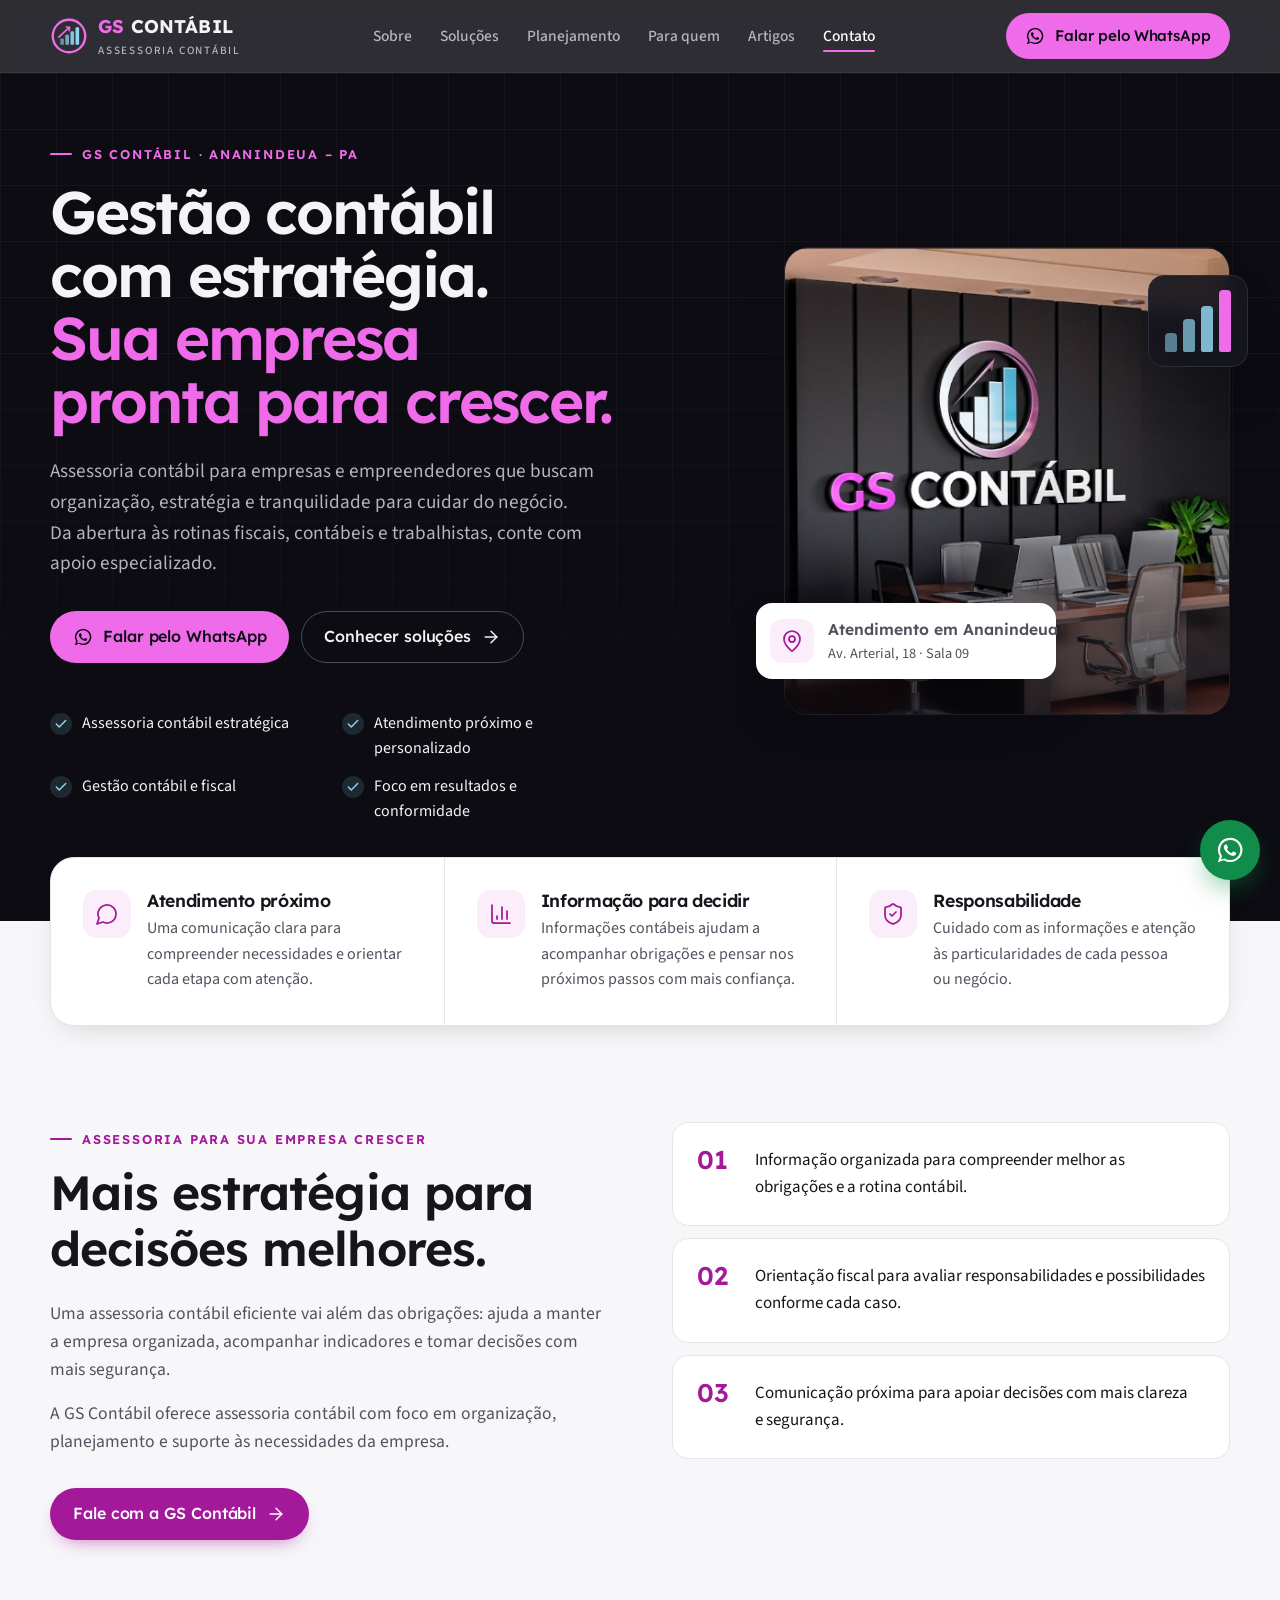
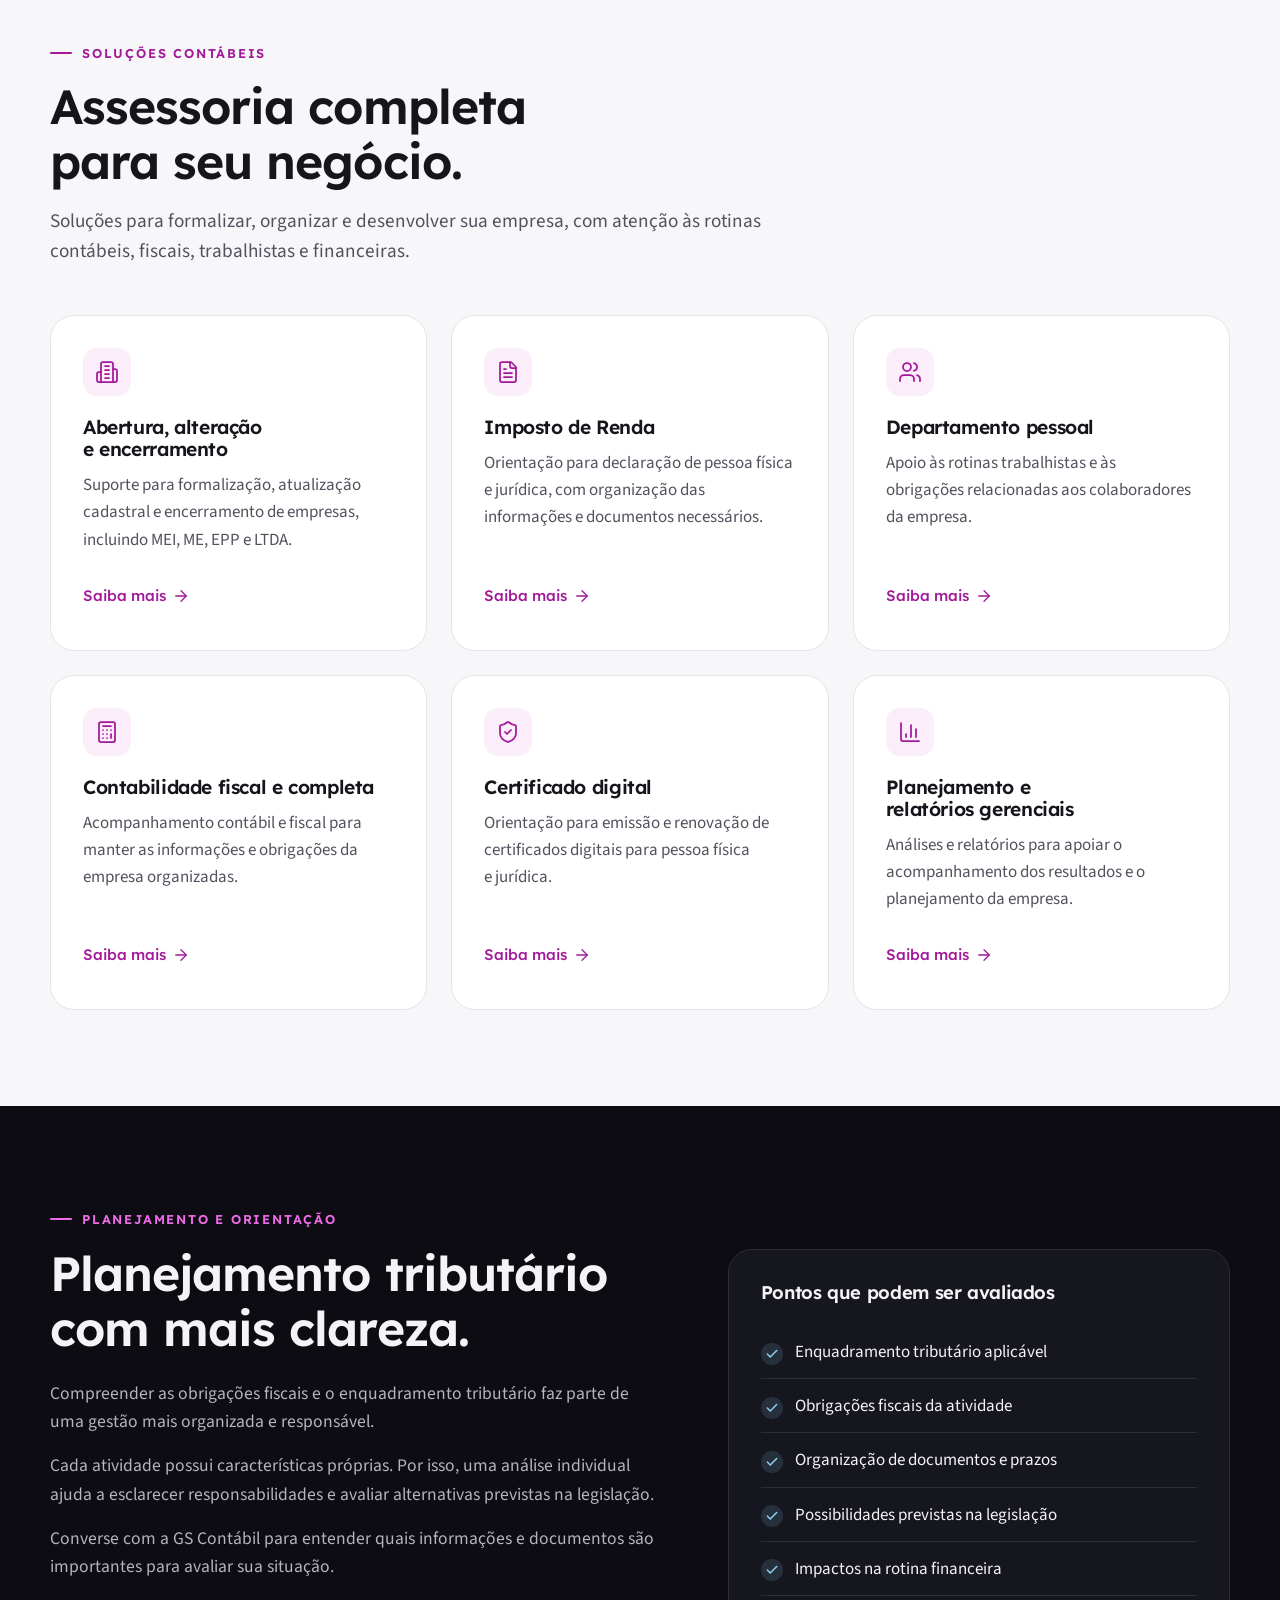
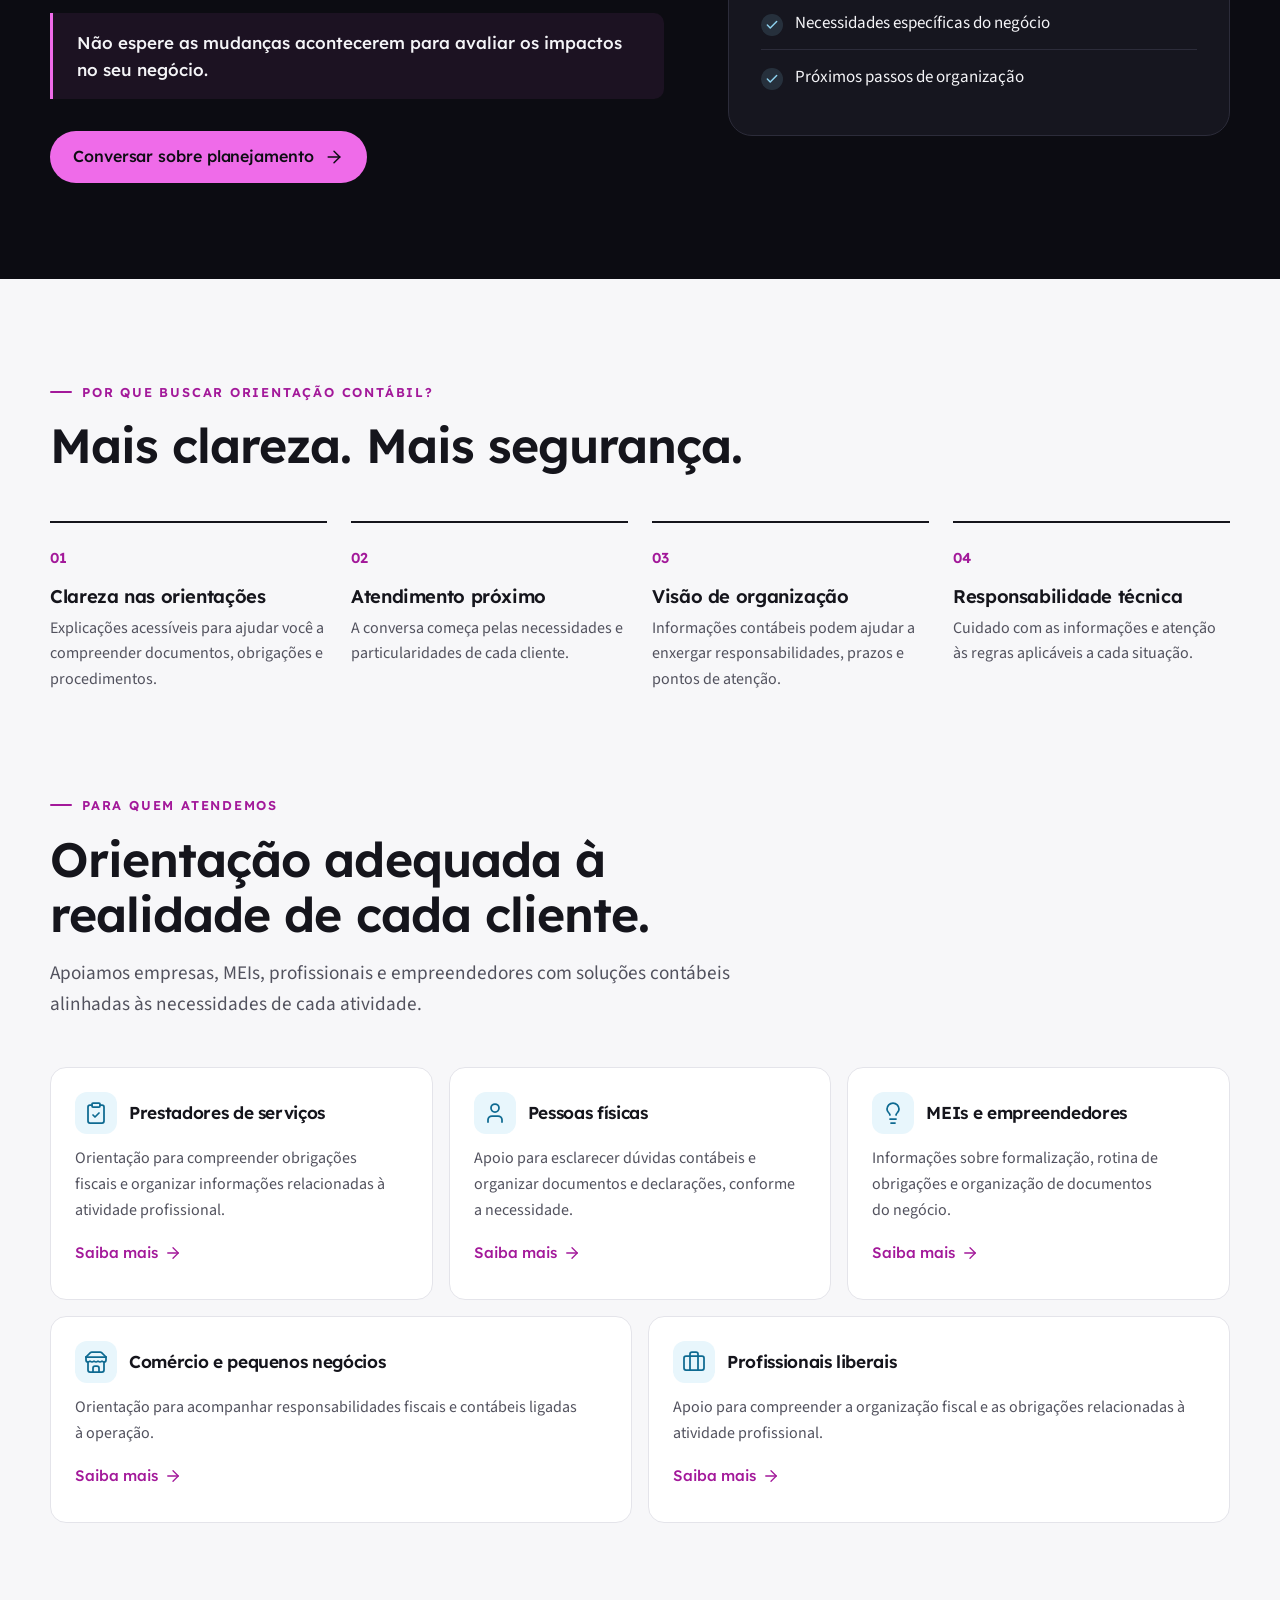
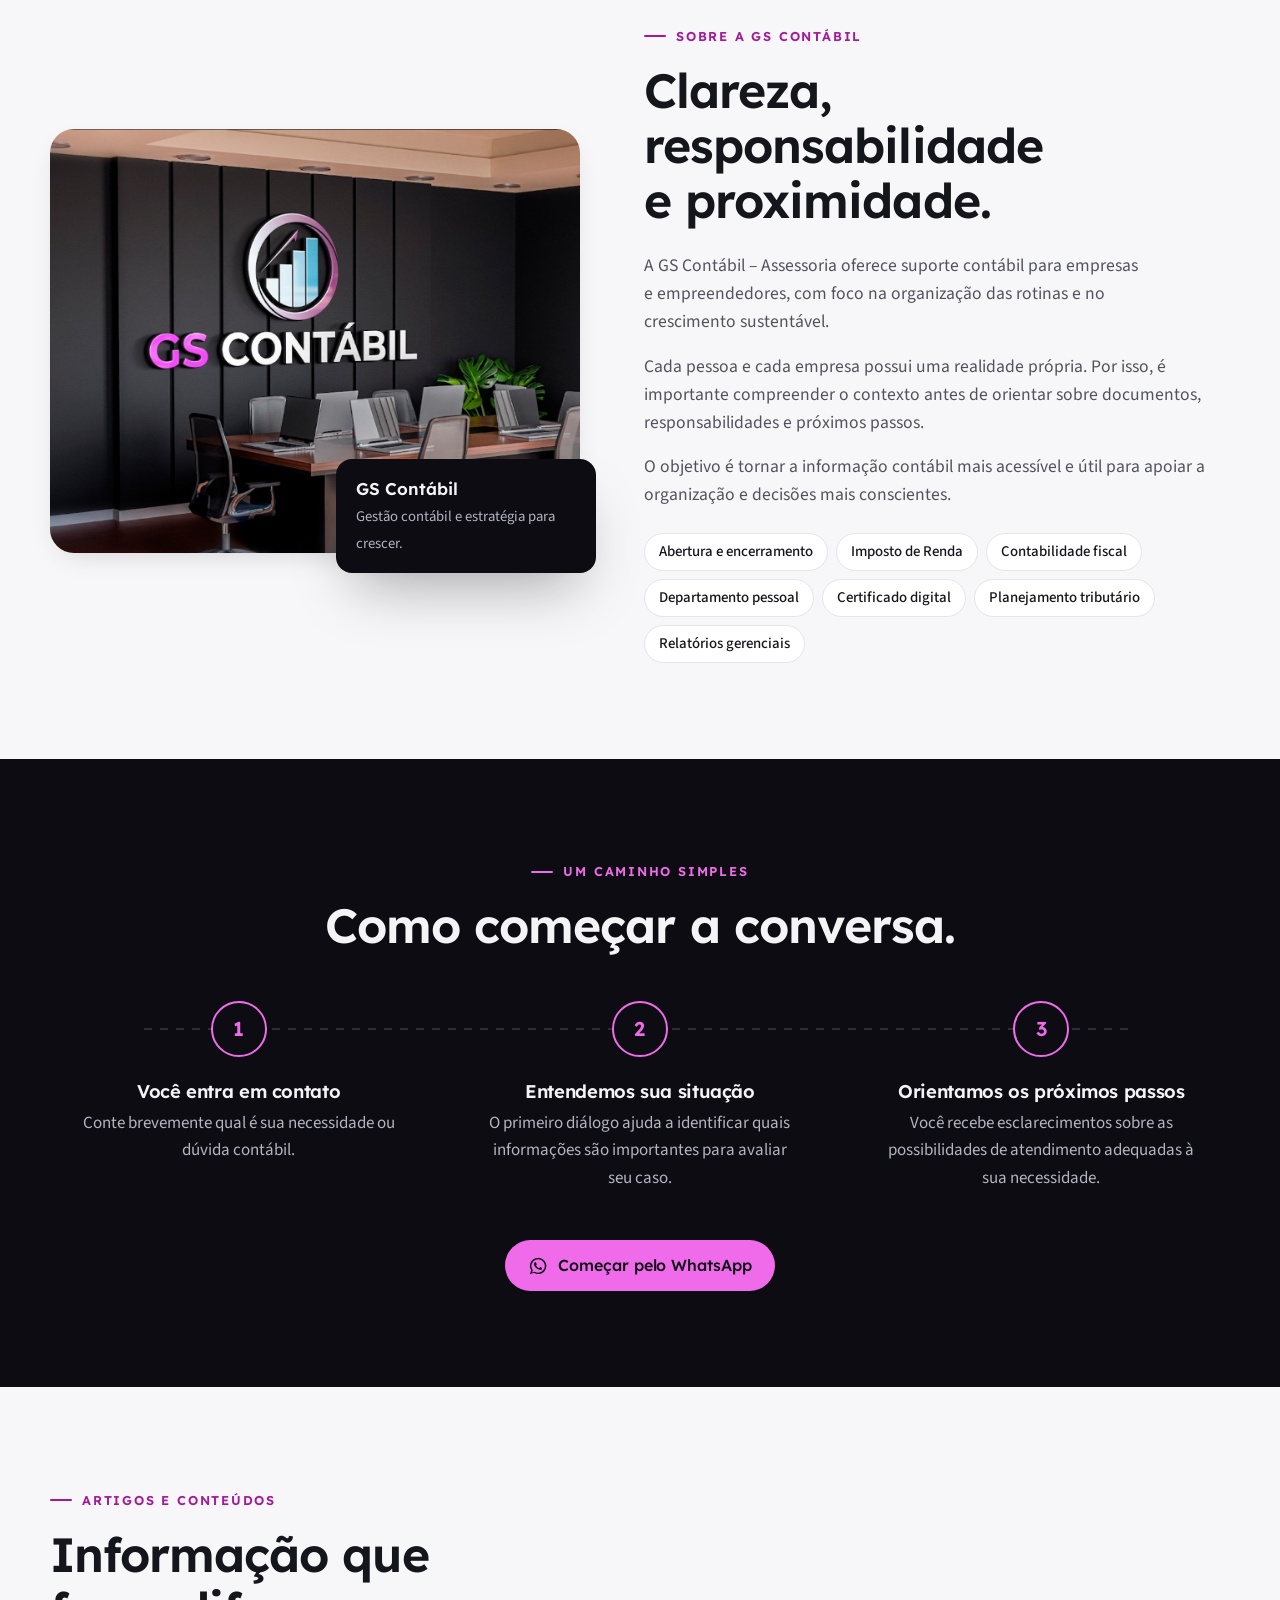
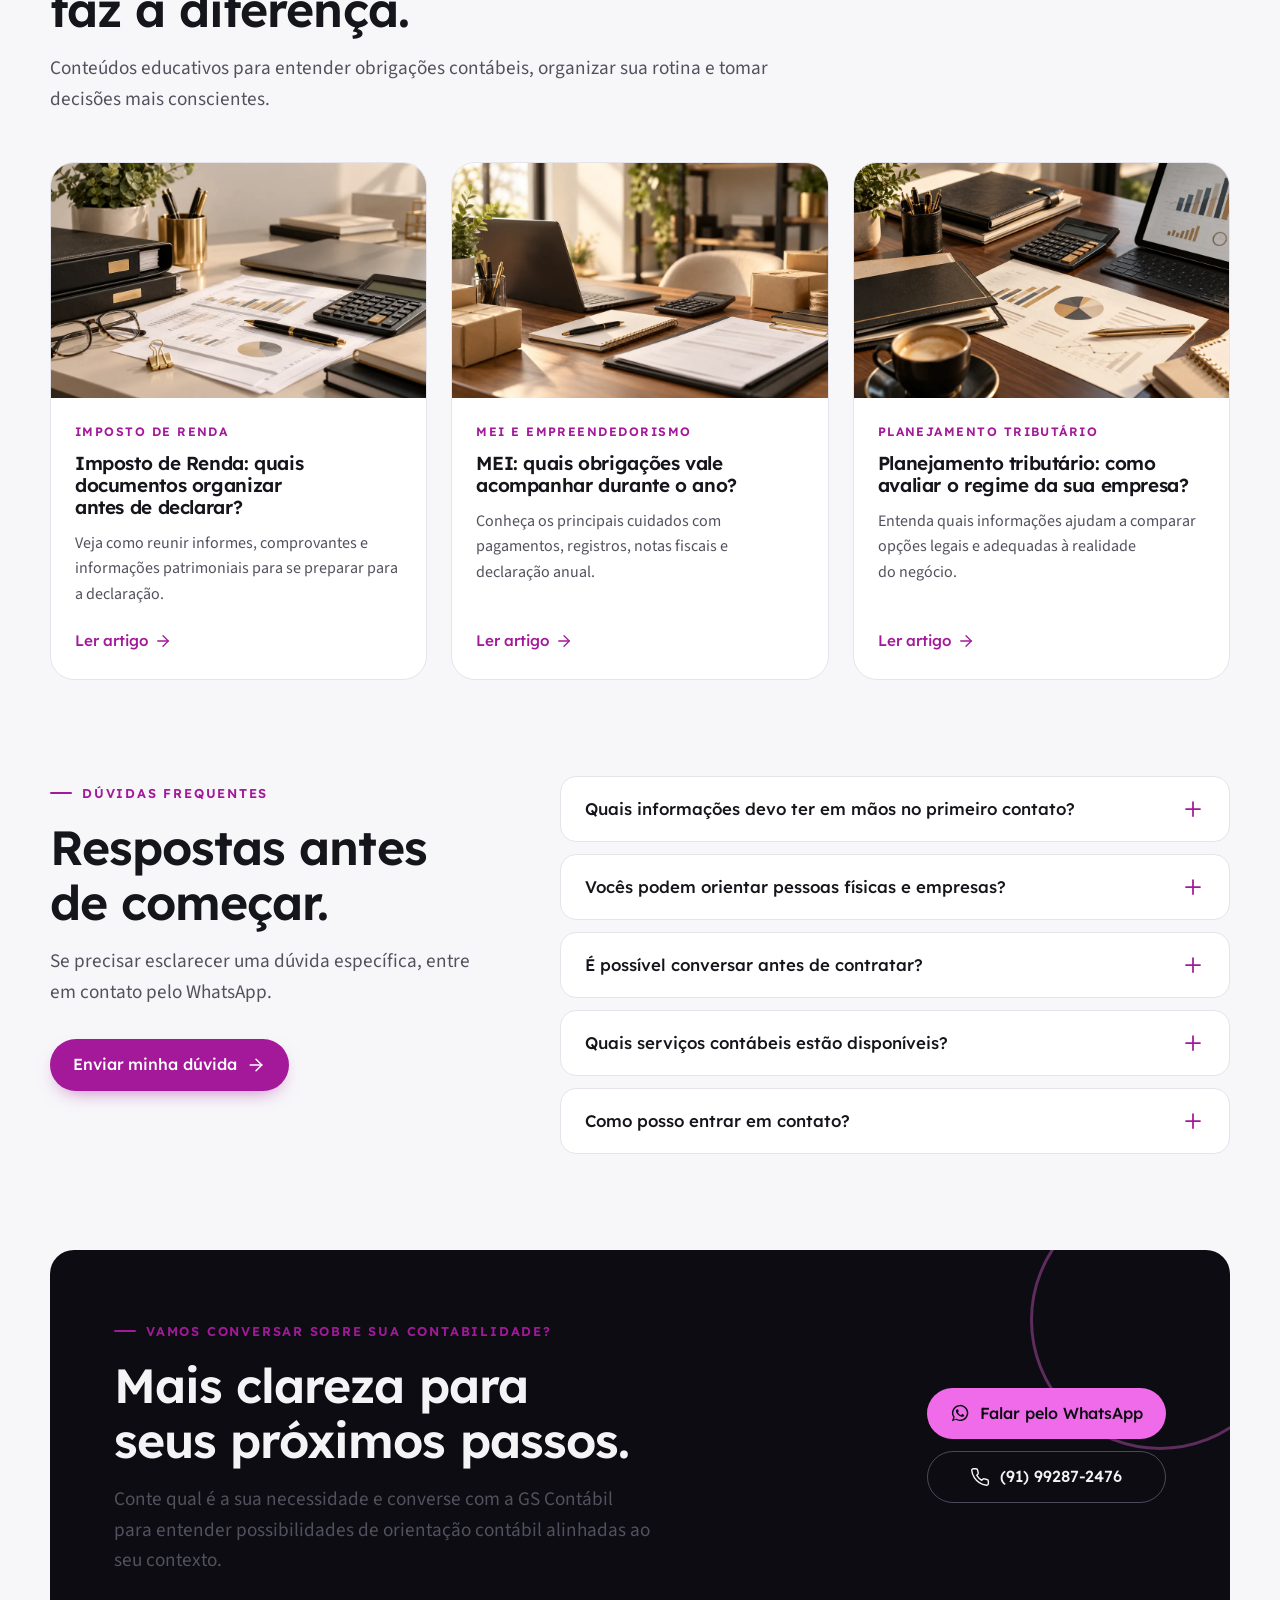
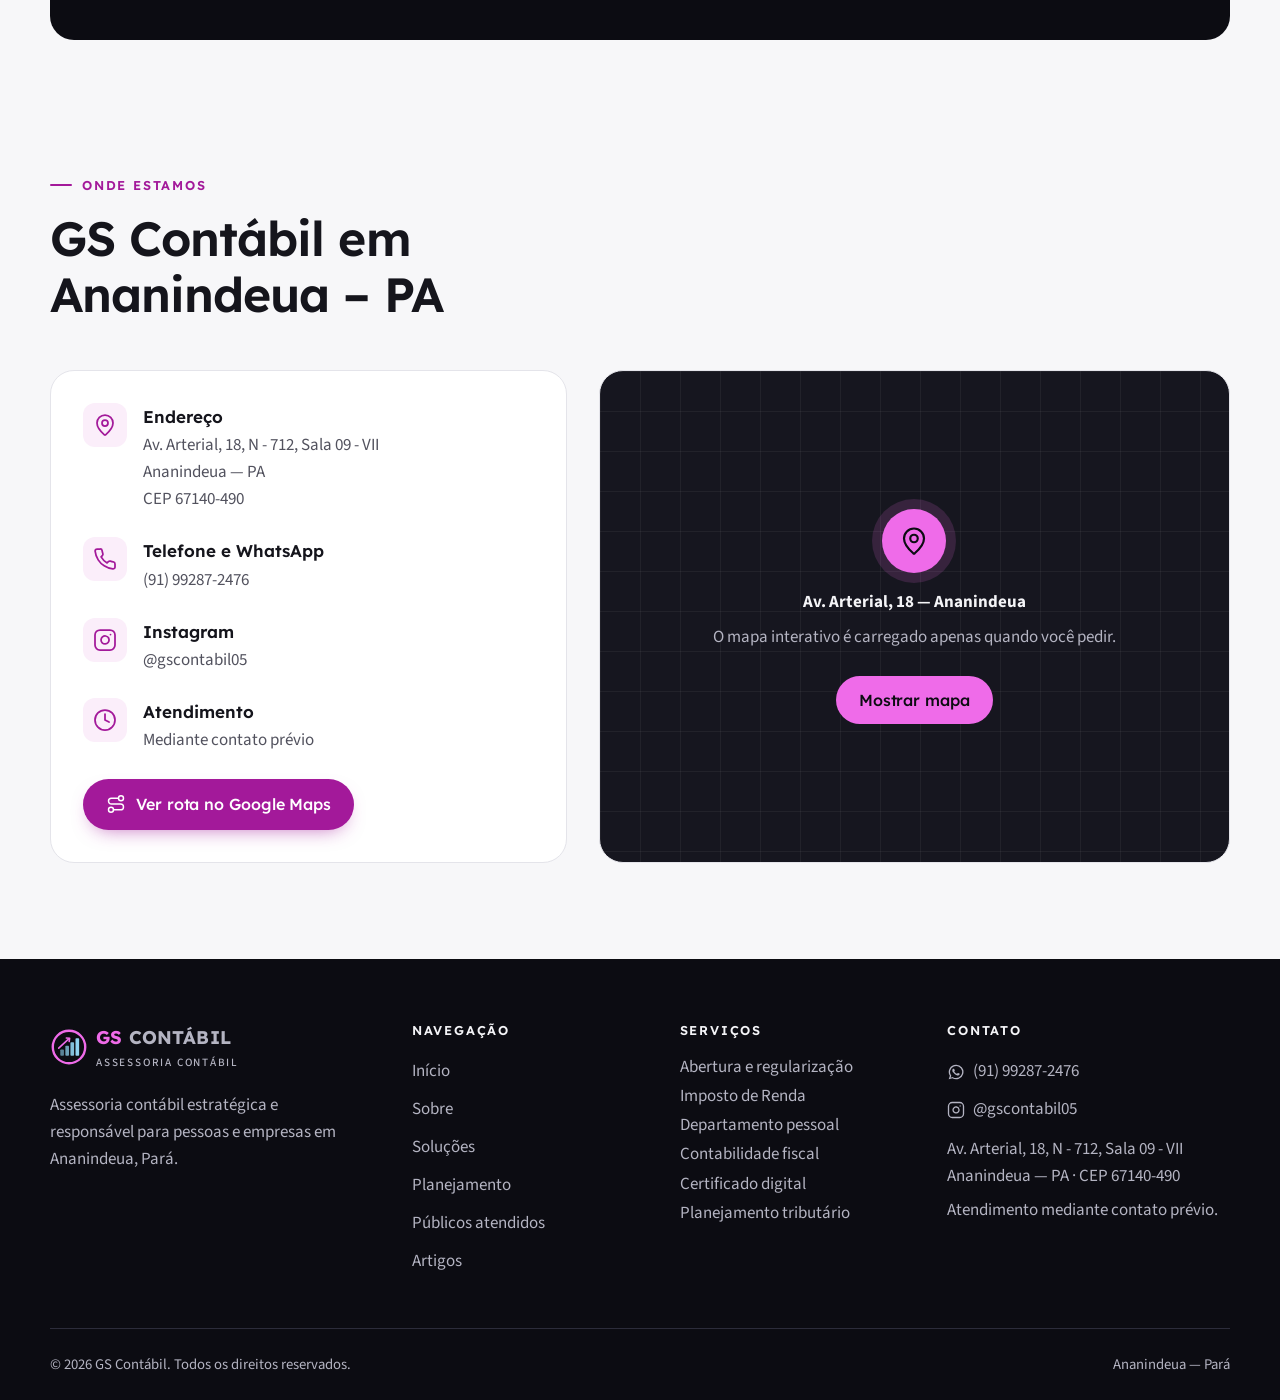
==== index.html @ d26aca62 "Redesign do site da GS Contábil Nova interface (Lexend + Source Sans 3, preto/magenta/azul do logo)," ====
<!DOCTYPE html>
<html lang="pt-BR" class="no-js">
<head>
<meta charset="utf-8">
<meta name="viewport" content="width=device-width, initial-scale=1">
<title>GS Contábil | Contabilidade em Ananindeua – PA</title>
<meta name="description" content="GS Contábil em Ananindeua - PA. Assessoria contábil, fiscal e empresarial: abertura de empresas, Imposto de Renda, departamento pessoal, certificado digital e planejamento tributário.">
<meta name="theme-color" content="#0c0c12">
<meta name="robots" content="index, follow, max-image-preview:large">
<link rel="icon" href="favicon.svg" type="image/svg+xml">
<link rel="icon" href="assets/gs-contabil-logo.png" type="image/png">
<link rel="apple-touch-icon" href="assets/gs-contabil-logo.png">
<meta property="og:type" content="website">
<meta property="og:locale" content="pt_BR">
<meta property="og:site_name" content="GS Contábil">
<meta property="og:title" content="GS Contábil — Gestão contábil e estratégia para crescer.">
<meta property="og:description" content="Assessoria contábil, fiscal e empresarial para pessoas e negócios em Ananindeua, Pará.">
<meta property="og:image" content="assets/gs-contabil-escritorio.jpg">
<meta property="og:image:alt" content="Escritório da GS Contábil com a identidade visual da empresa">
<meta name="twitter:card" content="summary_large_image">
<link rel="preconnect" href="https://fonts.googleapis.com">
<link rel="preconnect" href="https://fonts.gstatic.com" crossorigin>
<link rel="stylesheet" href="https://fonts.googleapis.com/css2?family=Lexend:wght@400;500;600;700&family=Source+Sans+3:wght@400;500;600&display=swap">
<link rel="stylesheet" href="styles.css">
<link rel="preload" as="image" href="assets/gs-contabil-escritorio.jpg">
<script>document.documentElement.classList.remove('no-js')</script>
<script type="application/ld+json">{"@context":"https://schema.org","@type":"AccountingService","name":"GS Contábil - Assessoria","description":"Assessoria contábil, abertura e regularização de empresas, planejamento tributário, departamento pessoal, contabilidade fiscal e gestão contábil.","telephone":"+5591992872476","address":{"@type":"PostalAddress","streetAddress":"Av. Arterial, 18, N - 712, Sala 09 - VII","addressLocality":"Ananindeua","addressRegion":"PA","postalCode":"67140-490","addressCountry":"BR"},"areaServed":{"@type":"City","name":"Ananindeua"},"hasMap":"https://www.google.com/maps/search/?api=1&query=Av.+Arterial,+18,+N+-+712,+Sala+09,+Ananindeua,+PA,+67140-490","sameAs":["https://www.instagram.com/gscontabil05/"],"image":"assets/gs-contabil-logo.png"}</script>
</head>
<body>
<svg xmlns="http://www.w3.org/2000/svg" style="display:none" aria-hidden="true">
  <symbol id="i-check" viewBox="0 0 24 24"><path d="M20 6 9 17l-5-5"/></symbol>
  <symbol id="i-arrow" viewBox="0 0 24 24"><path d="M5 12h14"/><path d="m12 5 7 7-7 7"/></symbol>
  <symbol id="i-plus" viewBox="0 0 24 24"><path d="M12 5v14"/><path d="M5 12h14"/></symbol>
  <symbol id="i-menu" viewBox="0 0 24 24"><path d="M4 7h16"/><path d="M4 12h16"/><path d="M4 17h16"/></symbol>
  <symbol id="i-x" viewBox="0 0 24 24"><path d="M18 6 6 18"/><path d="m6 6 12 12"/></symbol>
  <symbol id="i-building" viewBox="0 0 24 24"><path d="M6 22V4a2 2 0 0 1 2-2h8a2 2 0 0 1 2 2v18Z"/><path d="M6 12H4a2 2 0 0 0-2 2v6a2 2 0 0 0 2 2h2"/><path d="M18 9h2a2 2 0 0 1 2 2v9a2 2 0 0 1-2 2h-2"/><path d="M10 6h4"/><path d="M10 10h4"/><path d="M10 14h4"/><path d="M10 18h4"/></symbol>
  <symbol id="i-file" viewBox="0 0 24 24"><path d="M15 2H6a2 2 0 0 0-2 2v16a2 2 0 0 0 2 2h12a2 2 0 0 0 2-2V7Z"/><path d="M14 2v4a2 2 0 0 0 2 2h4"/><path d="M10 9H8"/><path d="M16 13H8"/><path d="M16 17H8"/></symbol>
  <symbol id="i-users" viewBox="0 0 24 24"><path d="M16 21v-2a4 4 0 0 0-4-4H6a4 4 0 0 0-4 4v2"/><circle cx="9" cy="7" r="4"/><path d="M22 21v-2a4 4 0 0 0-3-3.87"/><path d="M16 3.13a4 4 0 0 1 0 7.75"/></symbol>
  <symbol id="i-calculator" viewBox="0 0 24 24"><rect width="16" height="20" x="4" y="2" rx="2"/><path d="M8 6h8"/><path d="M16 14v4"/><path d="M16 10h.01"/><path d="M12 10h.01"/><path d="M8 10h.01"/><path d="M12 14h.01"/><path d="M8 14h.01"/><path d="M12 18h.01"/><path d="M8 18h.01"/></symbol>
  <symbol id="i-shield" viewBox="0 0 24 24"><path d="M20 13c0 5-3.5 7.5-7.66 8.95a1 1 0 0 1-.67-.01C7.5 20.5 4 18 4 13V6a1 1 0 0 1 1-1c2 0 4.5-1.2 6.24-2.72a1.17 1.17 0 0 1 1.52 0C14.51 3.81 17 5 19 5a1 1 0 0 1 1 1z"/><path d="m9 12 2 2 4-4"/></symbol>
  <symbol id="i-chart" viewBox="0 0 24 24"><path d="M3 3v16a2 2 0 0 0 2 2h16"/><path d="M18 17V9"/><path d="M13 17V5"/><path d="M8 17v-3"/></symbol>
  <symbol id="i-briefcase" viewBox="0 0 24 24"><path d="M16 20V4a2 2 0 0 0-2-2h-4a2 2 0 0 0-2 2v16"/><rect width="20" height="14" x="2" y="6" rx="2"/></symbol>
  <symbol id="i-user" viewBox="0 0 24 24"><path d="M19 21v-2a4 4 0 0 0-4-4H9a4 4 0 0 0-4 4v2"/><circle cx="12" cy="7" r="4"/></symbol>
  <symbol id="i-bulb" viewBox="0 0 24 24"><path d="M15 14c.2-1 .7-1.7 1.5-2.5 1-.9 1.5-2.2 1.5-3.5A6 6 0 0 0 6 8c0 1 .2 2.2 1.5 3.5.7.7 1.3 1.5 1.5 2.5"/><path d="M9 18h6"/><path d="M10 22h4"/></symbol>
  <symbol id="i-store" viewBox="0 0 24 24"><path d="m2 7 4.41-4.41A2 2 0 0 1 7.83 2h8.34a2 2 0 0 1 1.42.59L22 7"/><path d="M4 12v8a2 2 0 0 0 2 2h12a2 2 0 0 0 2-2v-8"/><path d="M15 22v-4a2 2 0 0 0-2-2h-2a2 2 0 0 0-2 2v4"/><path d="M2 7h20"/><path d="M22 7v3a2 2 0 0 1-2 2 2.7 2.7 0 0 1-1.59-.63.7.7 0 0 0-.82 0A2.7 2.7 0 0 1 16 12a2.7 2.7 0 0 1-1.59-.63.7.7 0 0 0-.82 0A2.7 2.7 0 0 1 12 12a2.7 2.7 0 0 1-1.59-.63.7.7 0 0 0-.82 0A2.7 2.7 0 0 1 8 12a2.7 2.7 0 0 1-1.59-.63.7.7 0 0 0-.82 0A2.7 2.7 0 0 1 4 12a2 2 0 0 1-2-2V7"/></symbol>
  <symbol id="i-clipboard" viewBox="0 0 24 24"><rect width="8" height="4" x="8" y="2" rx="1"/><path d="M16 4h2a2 2 0 0 1 2 2v14a2 2 0 0 1-2 2H6a2 2 0 0 1-2-2V6a2 2 0 0 1 2-2h2"/><path d="m9 14 2 2 4-4"/></symbol>
  <symbol id="i-message" viewBox="0 0 24 24"><path d="M7.9 20A9 9 0 1 0 4 16.1L2 22Z"/></symbol>
  <symbol id="i-compass" viewBox="0 0 24 24"><circle cx="12" cy="12" r="10"/><path d="m16.24 7.76-1.8 5.4a2 2 0 0 1-1.28 1.28l-5.4 1.8 1.8-5.4a2 2 0 0 1 1.28-1.28z"/></symbol>
  <symbol id="i-pin" viewBox="0 0 24 24"><path d="M20 10c0 4.99-5.54 10.19-7.4 11.8a1 1 0 0 1-1.2 0C9.54 20.19 4 14.99 4 10a8 8 0 0 1 16 0"/><circle cx="12" cy="10" r="3"/></symbol>
  <symbol id="i-phone" viewBox="0 0 24 24"><path d="M22 16.92v3a2 2 0 0 1-2.18 2 19.8 19.8 0 0 1-8.63-3.07 19.5 19.5 0 0 1-6-6 19.8 19.8 0 0 1-3.07-8.67A2 2 0 0 1 4.11 2h3a2 2 0 0 1 2 1.72c.13.96.36 1.9.7 2.81a2 2 0 0 1-.45 2.11L8.09 9.91a16 16 0 0 0 6 6l1.27-1.27a2 2 0 0 1 2.11-.45c.91.34 1.85.57 2.81.7A2 2 0 0 1 22 16.92z"/></symbol>
  <symbol id="i-instagram" viewBox="0 0 24 24"><rect width="20" height="20" x="2" y="2" rx="5"/><path d="M16 11.37A4 4 0 1 1 12.63 8 4 4 0 0 1 16 11.37z"/><path d="M17.5 6.5h.01"/></symbol>
  <symbol id="i-clock" viewBox="0 0 24 24"><circle cx="12" cy="12" r="10"/><path d="M12 6v6l4 2"/></symbol>
  <symbol id="i-route" viewBox="0 0 24 24"><circle cx="6" cy="19" r="3"/><path d="M9 19h8.5a3.5 3.5 0 0 0 0-7h-11a3.5 3.5 0 0 1 0-7H15"/><circle cx="18" cy="5" r="3"/></symbol>
  <symbol id="i-whatsapp" viewBox="0 0 32 32"><path d="M16.04 3A12.9 12.9 0 0 0 5.1 22.74L3 29l6.45-2.06A12.96 12.96 0 1 0 16.04 3Zm0 23.73a10.7 10.7 0 0 1-5.47-1.5l-.39-.23-3.82 1.22 1.25-3.72-.25-.4a10.74 10.74 0 1 1 8.68 4.63Zm5.9-8.03c-.32-.16-1.91-.94-2.21-1.05-.3-.11-.51-.16-.73.16-.21.32-.83 1.05-1.02 1.26-.19.21-.38.24-.7.08-.32-.16-1.36-.5-2.59-1.6-.96-.86-1.61-1.91-1.8-2.23-.19-.32-.02-.49.14-.65.15-.15.32-.38.48-.57.16-.19.21-.32.32-.54.11-.21.05-.4-.03-.57-.08-.16-.73-1.75-1-2.4-.26-.63-.53-.55-.73-.56h-.62c-.21 0-.56.16-.86.4-.3.32-1.13 1.1-1.13 2.69 0 1.59 1.16 3.12 1.32 3.34.19.21 2.28 3.48 5.52 4.88.77.33 1.37.53 1.84.68.77.25 1.48.21 2.03.13.62-.09 1.91-.78 2.18-1.53.27-.75.19-1.4.19-1.53-.08-.14-.3-.22-.62-.38Z"/></symbol>
  <symbol id="gs-mark" viewBox="0 0 48 48"><circle cx="24" cy="24" r="20.5" fill="none" stroke="#ef6be9" stroke-width="3"/><rect x="13" y="27" width="4.6" height="8" rx="1" fill="#8fd3f0" opacity=".6"/><rect x="19.4" y="22.5" width="4.6" height="12.5" rx="1" fill="#8fd3f0" opacity=".75"/><rect x="25.8" y="18" width="4.6" height="17" rx="1" fill="#8fd3f0" opacity=".9"/><rect x="32.2" y="13" width="4.6" height="22" rx="1" fill="#8fd3f0"/><path d="M11 25.5 24 13.5" stroke="#ef6be9" stroke-width="2" stroke-linecap="round" fill="none"/><path d="m20.6 12.6 4.2.4-.6 4.1" stroke="#ef6be9" stroke-width="2" stroke-linecap="round" stroke-linejoin="round" fill="none"/></symbol>
</svg>

<a class="skip-link" href="#conteudo">Pular para o conteúdo</a>
<header class="site-header">
  <div class="container header-inner">
    <a class="brand" href="index.html#inicio" aria-label="GS Contábil — página inicial">
      <svg class="brand-mark" aria-hidden="true"><use href="#gs-mark"/></svg>
      <span class="brand-name"><b>GS</b> CONTÁBIL<small>Assessoria contábil</small></span>
    </a>
    <nav class="main-nav" id="menu" aria-label="Principal">
      <a href="index.html#sobre">Sobre</a>
      <a href="index.html#solucoes">Soluções</a>
      <a href="index.html#planejamento">Planejamento</a>
      <a href="index.html#publicos">Para quem</a>
      <a href="index.html#artigos">Artigos</a>
      <a href="index.html#contato">Contato</a>
    </nav>
    <div class="header-cta">
      <a class="btn btn-bright" href="https://wa.me/5591992872476?text=Ol%C3%A1!%20Gostaria%20de%20conversar%20com%20a%20GS%20Cont%C3%A1bil%20sobre%20assessoria%20cont%C3%A1bil." target="_blank" rel="noopener" aria-label="Falar pelo WhatsApp">
        <svg class="icon" aria-hidden="true" style="fill:currentColor;stroke:none"><use href="#i-whatsapp"/></svg><span>Falar pelo WhatsApp</span>
      </a>
      <button class="menu-toggle" type="button" aria-controls="menu" aria-expanded="false" aria-label="Abrir menu">
        <svg class="icon i-open" aria-hidden="true"><use href="#i-menu"/></svg>
        <svg class="icon i-close" aria-hidden="true"><use href="#i-x"/></svg>
      </button>
    </div>
  </div>
</header>


<main id="conteudo">

  <!-- HERO -->
  <section class="hero" id="inicio">
    <div class="container hero-grid">
      <div class="hero-copy reveal">
        <span class="eyebrow">GS Contábil · Ananindeua – PA</span>
        <h1>Gestão contábil com estratégia. <span class="accent">Sua empresa pronta para crescer.</span></h1>
        <p class="hero-text">Assessoria contábil para empresas e empreendedores que buscam organização, estratégia e tranquilidade para cuidar do negócio. Da abertura às rotinas fiscais, contábeis e trabalhistas, conte com apoio especializado.</p>
        <div class="hero-actions">
          <a class="btn btn-bright" href="https://wa.me/5591992872476?text=Ol%C3%A1!%20Gostaria%20de%20conversar%20com%20a%20GS%20Cont%C3%A1bil%20sobre%20assessoria%20cont%C3%A1bil." target="_blank" rel="noopener">
            <svg class="icon" aria-hidden="true" style="fill:currentColor;stroke:none"><use href="#i-whatsapp"/></svg>Falar pelo WhatsApp
          </a>
          <a class="btn btn-ghost-dark" href="#solucoes">Conhecer soluções<svg class="icon" aria-hidden="true"><use href="#i-arrow"/></svg></a>
        </div>
        <ul class="hero-checks">
          <li><span class="check"><svg class="icon" aria-hidden="true"><use href="#i-check"/></svg></span>Assessoria contábil estratégica</li>
          <li><span class="check"><svg class="icon" aria-hidden="true"><use href="#i-check"/></svg></span>Atendimento próximo e personalizado</li>
          <li><span class="check"><svg class="icon" aria-hidden="true"><use href="#i-check"/></svg></span>Gestão contábil e fiscal</li>
          <li><span class="check"><svg class="icon" aria-hidden="true"><use href="#i-check"/></svg></span>Foco em resultados e conformidade</li>
        </ul>
      </div>
      <div class="hero-media reveal">
        <div class="hero-photo">
          <img src="assets/gs-contabil-escritorio.jpg" alt="Escritório da GS Contábil com a logomarca na parede e mesa de reunião" width="1536" height="1015" fetchpriority="high">
        </div>
        <div class="hero-chart" aria-hidden="true"><span></span><span></span><span></span><span></span></div>
        <div class="hero-badge">
          <span class="badge-icon"><svg class="icon" aria-hidden="true"><use href="#i-pin"/></svg></span>
          <span><strong>Atendimento em Ananindeua</strong><span>Av. Arterial, 18 · Sala 09</span></span>
        </div>
      </div>
    </div>
  </section>

  <!-- PILARES -->
  <section class="pillars" aria-label="Nossos pilares">
    <div class="container">
      <div class="pillars-grid reveal-stagger">
        <div class="pillar">
          <span class="icon-tile"><svg class="icon" aria-hidden="true"><use href="#i-message"/></svg></span>
          <div><h3>Atendimento próximo</h3><p>Uma comunicação clara para compreender necessidades e orientar cada etapa com atenção.</p></div>
        </div>
        <div class="pillar">
          <span class="icon-tile"><svg class="icon" aria-hidden="true"><use href="#i-chart"/></svg></span>
          <div><h3>Informação para decidir</h3><p>Informações contábeis ajudam a acompanhar obrigações e pensar nos próximos passos com mais confiança.</p></div>
        </div>
        <div class="pillar">
          <span class="icon-tile"><svg class="icon" aria-hidden="true"><use href="#i-shield"/></svg></span>
          <div><h3>Responsabilidade</h3><p>Cuidado com as informações e atenção às particularidades de cada pessoa ou negócio.</p></div>
        </div>
      </div>
    </div>
  </section>

  <!-- ESTRATÉGIA -->
  <section class="section" id="sobre">
    <div class="container split">
      <div class="reveal">
        <span class="eyebrow">Assessoria para sua empresa crescer</span>
        <h2 class="h2">Mais estratégia para decisões melhores.</h2>
        <div class="prose" style="margin-top:24px">
          <p>Uma assessoria contábil eficiente vai além das obrigações: ajuda a manter a empresa organizada, acompanhar indicadores e tomar decisões com mais segurança.</p>
          <p>A GS Contábil oferece assessoria contábil com foco em organização, planejamento e suporte às necessidades da empresa.</p>
        </div>
        <a class="btn btn-primary split-cta" href="https://wa.me/5591992872476?text=Ol%C3%A1!%20Gostaria%20de%20conversar%20com%20a%20GS%20Cont%C3%A1bil%20sobre%20assessoria%20cont%C3%A1bil." target="_blank" rel="noopener">Fale com a GS Contábil<svg class="icon" aria-hidden="true"><use href="#i-arrow"/></svg></a>
      </div>
      <ol class="numbered reveal-stagger">
        <li><span class="num">01</span><p>Informação organizada para compreender melhor as obrigações e a rotina contábil.</p></li>
        <li><span class="num">02</span><p>Orientação fiscal para avaliar responsabilidades e possibilidades conforme cada caso.</p></li>
        <li><span class="num">03</span><p>Comunicação próxima para apoiar decisões com mais clareza e segurança.</p></li>
      </ol>
    </div>
  </section>

  <!-- SOLUÇÕES -->
  <section class="section" id="solucoes" style="padding-top:0">
    <div class="container">
      <div class="section-head reveal">
        <span class="eyebrow">Soluções contábeis</span>
        <h2 class="h2">Assessoria completa para seu negócio.</h2>
        <p class="lead">Soluções para formalizar, organizar e desenvolver sua empresa, com atenção às rotinas contábeis, fiscais, trabalhistas e financeiras.</p>
      </div>
      <div class="services-grid reveal-stagger">
        <article class="service-card">
          <span class="icon-tile"><svg class="icon" aria-hidden="true"><use href="#i-building"/></svg></span>
          <h3>Abertura, alteração e encerramento</h3>
          <p>Suporte para formalização, atualização cadastral e encerramento de empresas, incluindo MEI, ME, EPP e LTDA.</p>
          <a class="link-arrow" href="https://wa.me/5591992872476?text=Ol%C3%A1!%20Gostaria%20de%20saber%20mais%20sobre%20abertura%2C%20altera%C3%A7%C3%A3o%20ou%20encerramento%20de%20empresa." target="_blank" rel="noopener">Saiba mais<span class="sr-only"> sobre abertura, alteração e encerramento</span><svg class="icon" aria-hidden="true"><use href="#i-arrow"/></svg></a>
        </article>
        <article class="service-card">
          <span class="icon-tile"><svg class="icon" aria-hidden="true"><use href="#i-file"/></svg></span>
          <h3>Imposto de Renda</h3>
          <p>Orientação para declaração de pessoa física e jurídica, com organização das informações e documentos necessários.</p>
          <a class="link-arrow" href="https://wa.me/5591992872476?text=Ol%C3%A1!%20Gostaria%20de%20saber%20mais%20sobre%20a%20declara%C3%A7%C3%A3o%20de%20Imposto%20de%20Renda." target="_blank" rel="noopener">Saiba mais<span class="sr-only"> sobre Imposto de Renda</span><svg class="icon" aria-hidden="true"><use href="#i-arrow"/></svg></a>
        </article>
        <article class="service-card">
          <span class="icon-tile"><svg class="icon" aria-hidden="true"><use href="#i-users"/></svg></span>
          <h3>Departamento pessoal</h3>
          <p>Apoio às rotinas trabalhistas e às obrigações relacionadas aos colaboradores da empresa.</p>
          <a class="link-arrow" href="https://wa.me/5591992872476?text=Ol%C3%A1!%20Gostaria%20de%20saber%20mais%20sobre%20o%20servi%C3%A7o%20de%20departamento%20pessoal." target="_blank" rel="noopener">Saiba mais<span class="sr-only"> sobre departamento pessoal</span><svg class="icon" aria-hidden="true"><use href="#i-arrow"/></svg></a>
        </article>
        <article class="service-card">
          <span class="icon-tile"><svg class="icon" aria-hidden="true"><use href="#i-calculator"/></svg></span>
          <h3>Contabilidade fiscal e completa</h3>
          <p>Acompanhamento contábil e fiscal para manter as informações e obrigações da empresa organizadas.</p>
          <a class="link-arrow" href="https://wa.me/5591992872476?text=Ol%C3%A1!%20Gostaria%20de%20saber%20mais%20sobre%20contabilidade%20fiscal%20e%20completa." target="_blank" rel="noopener">Saiba mais<span class="sr-only"> sobre contabilidade fiscal e completa</span><svg class="icon" aria-hidden="true"><use href="#i-arrow"/></svg></a>
        </article>
        <article class="service-card">
          <span class="icon-tile"><svg class="icon" aria-hidden="true"><use href="#i-shield"/></svg></span>
          <h3>Certificado digital</h3>
          <p>Orientação para emissão e renovação de certificados digitais para pessoa física e jurídica.</p>
          <a class="link-arrow" href="https://wa.me/5591992872476?text=Ol%C3%A1!%20Gostaria%20de%20saber%20mais%20sobre%20certificado%20digital." target="_blank" rel="noopener">Saiba mais<span class="sr-only"> sobre certificado digital</span><svg class="icon" aria-hidden="true"><use href="#i-arrow"/></svg></a>
        </article>
        <article class="service-card">
          <span class="icon-tile"><svg class="icon" aria-hidden="true"><use href="#i-chart"/></svg></span>
          <h3>Planejamento e relatórios gerenciais</h3>
          <p>Análises e relatórios para apoiar o acompanhamento dos resultados e o planejamento da empresa.</p>
          <a class="link-arrow" href="https://wa.me/5591992872476?text=Ol%C3%A1!%20Gostaria%20de%20saber%20mais%20sobre%20planejamento%20e%20relat%C3%B3rios%20gerenciais." target="_blank" rel="noopener">Saiba mais<span class="sr-only"> sobre planejamento e relatórios gerenciais</span><svg class="icon" aria-hidden="true"><use href="#i-arrow"/></svg></a>
        </article>
      </div>
    </div>
  </section>

  <!-- PLANEJAMENTO TRIBUTÁRIO -->
  <section class="section dark" id="planejamento">
    <div class="container planning-grid">
      <div class="reveal">
        <span class="eyebrow">Planejamento e orientação</span>
        <h2 class="h2">Planejamento tributário com mais clareza.</h2>
        <div class="prose" style="margin-top:24px">
          <p>Compreender as obrigações fiscais e o enquadramento tributário faz parte de uma gestão mais organizada e responsável.</p>
          <p>Cada atividade possui características próprias. Por isso, uma análise individual ajuda a esclarecer responsabilidades e avaliar alternativas previstas na legislação.</p>
          <p>Converse com a GS Contábil para entender quais informações e documentos são importantes para avaliar sua situação.</p>
        </div>
        <p class="callout">Não espere as mudanças acontecerem para avaliar os impactos no seu negócio.</p>
        <a class="btn btn-bright" style="margin-top:32px" href="https://wa.me/5591992872476?text=Ol%C3%A1!%20Gostaria%20de%20conversar%20sobre%20planejamento%20tribut%C3%A1rio." target="_blank" rel="noopener">Conversar sobre planejamento<svg class="icon" aria-hidden="true"><use href="#i-arrow"/></svg></a>
      </div>
      <div class="checklist-card reveal">
        <h3>Pontos que podem ser avaliados</h3>
        <ul class="checklist">
          <li><span class="check"><svg class="icon" aria-hidden="true"><use href="#i-check"/></svg></span>Enquadramento tributário aplicável</li>
          <li><span class="check"><svg class="icon" aria-hidden="true"><use href="#i-check"/></svg></span>Obrigações fiscais da atividade</li>
          <li><span class="check"><svg class="icon" aria-hidden="true"><use href="#i-check"/></svg></span>Organização de documentos e prazos</li>
          <li><span class="check"><svg class="icon" aria-hidden="true"><use href="#i-check"/></svg></span>Possibilidades previstas na legislação</li>
          <li><span class="check"><svg class="icon" aria-hidden="true"><use href="#i-check"/></svg></span>Impactos na rotina financeira</li>
          <li><span class="check"><svg class="icon" aria-hidden="true"><use href="#i-check"/></svg></span>Necessidades específicas do negócio</li>
          <li><span class="check"><svg class="icon" aria-hidden="true"><use href="#i-check"/></svg></span>Próximos passos de organização</li>
        </ul>
      </div>
    </div>
  </section>

  <!-- POR QUE -->
  <section class="section">
    <div class="container">
      <div class="section-head reveal">
        <span class="eyebrow">Por que buscar orientação contábil?</span>
        <h2 class="h2">Mais clareza. Mais segurança.</h2>
      </div>
      <div class="why-grid reveal-stagger">
        <div class="why-item"><span class="num">01</span><h3>Clareza nas orientações</h3><p>Explicações acessíveis para ajudar você a compreender documentos, obrigações e procedimentos.</p></div>
        <div class="why-item"><span class="num">02</span><h3>Atendimento próximo</h3><p>A conversa começa pelas necessidades e particularidades de cada cliente.</p></div>
        <div class="why-item"><span class="num">03</span><h3>Visão de organização</h3><p>Informações contábeis podem ajudar a enxergar responsabilidades, prazos e pontos de atenção.</p></div>
        <div class="why-item"><span class="num">04</span><h3>Responsabilidade técnica</h3><p>Cuidado com as informações e atenção às regras aplicáveis a cada situação.</p></div>
      </div>
    </div>
  </section>

  <!-- PARA QUEM -->
  <section class="section" id="publicos" style="padding-top:0">
    <div class="container">
      <div class="section-head reveal">
        <span class="eyebrow">Para quem atendemos</span>
        <h2 class="h2">Orientação adequada à realidade de cada cliente.</h2>
        <p class="lead">Apoiamos empresas, MEIs, profissionais e empreendedores com soluções contábeis alinhadas às necessidades de cada atividade.</p>
      </div>
      <div class="audience-grid reveal-stagger">
        <article class="audience-card">
          <div class="head"><span class="icon-tile"><svg class="icon" aria-hidden="true"><use href="#i-clipboard"/></svg></span><h3>Prestadores de serviços</h3></div>
          <p>Orientação para compreender obrigações fiscais e organizar informações relacionadas à atividade profissional.</p>
          <a class="link-arrow" href="https://wa.me/5591992872476?text=Ol%C3%A1!%20Sou%20prestador%20de%20servi%C3%A7os%20e%20gostaria%20de%20orienta%C3%A7%C3%A3o%20cont%C3%A1bil." target="_blank" rel="noopener">Saiba mais<span class="sr-only"> para prestadores de serviços</span><svg class="icon" aria-hidden="true"><use href="#i-arrow"/></svg></a>
        </article>
        <article class="audience-card">
          <div class="head"><span class="icon-tile"><svg class="icon" aria-hidden="true"><use href="#i-user"/></svg></span><h3>Pessoas físicas</h3></div>
          <p>Apoio para esclarecer dúvidas contábeis e organizar documentos e declarações, conforme a necessidade.</p>
          <a class="link-arrow" href="https://wa.me/5591992872476?text=Ol%C3%A1!%20Gostaria%20de%20orienta%C3%A7%C3%A3o%20cont%C3%A1bil%20para%20pessoa%20f%C3%ADsica." target="_blank" rel="noopener">Saiba mais<span class="sr-only"> para pessoas físicas</span><svg class="icon" aria-hidden="true"><use href="#i-arrow"/></svg></a>
        </article>
        <article class="audience-card">
          <div class="head"><span class="icon-tile"><svg class="icon" aria-hidden="true"><use href="#i-bulb"/></svg></span><h3>MEIs e empreendedores</h3></div>
          <p>Informações sobre formalização, rotina de obrigações e organização de documentos do negócio.</p>
          <a class="link-arrow" href="https://wa.me/5591992872476?text=Ol%C3%A1!%20Sou%20MEI%2Fempreendedor%20e%20gostaria%20de%20orienta%C3%A7%C3%A3o%20cont%C3%A1bil." target="_blank" rel="noopener">Saiba mais<span class="sr-only"> para MEIs e empreendedores</span><svg class="icon" aria-hidden="true"><use href="#i-arrow"/></svg></a>
        </article>
        <article class="audience-card">
          <div class="head"><span class="icon-tile"><svg class="icon" aria-hidden="true"><use href="#i-store"/></svg></span><h3>Comércio e pequenos negócios</h3></div>
          <p>Orientação para acompanhar responsabilidades fiscais e contábeis ligadas à operação.</p>
          <a class="link-arrow" href="https://wa.me/5591992872476?text=Ol%C3%A1!%20Tenho%20um%20com%C3%A9rcio%2Fpequeno%20neg%C3%B3cio%20e%20gostaria%20de%20orienta%C3%A7%C3%A3o%20cont%C3%A1bil." target="_blank" rel="noopener">Saiba mais<span class="sr-only"> para comércio e pequenos negócios</span><svg class="icon" aria-hidden="true"><use href="#i-arrow"/></svg></a>
        </article>
        <article class="audience-card">
          <div class="head"><span class="icon-tile"><svg class="icon" aria-hidden="true"><use href="#i-briefcase"/></svg></span><h3>Profissionais liberais</h3></div>
          <p>Apoio para compreender a organização fiscal e as obrigações relacionadas à atividade profissional.</p>
          <a class="link-arrow" href="https://wa.me/5591992872476?text=Ol%C3%A1!%20Sou%20profissional%20liberal%20e%20gostaria%20de%20orienta%C3%A7%C3%A3o%20cont%C3%A1bil." target="_blank" rel="noopener">Saiba mais<span class="sr-only"> para profissionais liberais</span><svg class="icon" aria-hidden="true"><use href="#i-arrow"/></svg></a>
        </article>
      </div>
    </div>
  </section>

  <!-- SOBRE -->
  <section class="section" style="padding-top:0">
    <div class="container about-grid">
      <div class="about-media reveal">
        <img src="assets/gs-contabil-escritorio.jpg" alt="Sala de reuniões da GS Contábil" width="1536" height="1015" loading="lazy">
        <div class="about-tag"><strong>GS Contábil</strong><span>Gestão contábil e estratégia para crescer.</span></div>
      </div>
      <div class="reveal">
        <span class="eyebrow">Sobre a GS Contábil</span>
        <h2 class="h2">Clareza, responsabilidade e proximidade.</h2>
        <div class="prose" style="margin-top:24px">
          <p>A GS Contábil – Assessoria oferece suporte contábil para empresas e empreendedores, com foco na organização das rotinas e no crescimento sustentável.</p>
          <p>Cada pessoa e cada empresa possui uma realidade própria. Por isso, é importante compreender o contexto antes de orientar sobre documentos, responsabilidades e próximos passos.</p>
          <p>O objetivo é tornar a informação contábil mais acessível e útil para apoiar a organização e decisões mais conscientes.</p>
        </div>
        <ul class="tag-list" aria-label="Áreas de atuação">
          <li>Abertura e encerramento</li><li>Imposto de Renda</li><li>Contabilidade fiscal</li><li>Departamento pessoal</li><li>Certificado digital</li><li>Planejamento tributário</li><li>Relatórios gerenciais</li>
        </ul>
      </div>
    </div>
  </section>

  <!-- COMO COMEÇAR -->
  <section class="section dark">
    <div class="container">
      <div class="section-head center reveal">
        <span class="eyebrow">Um caminho simples</span>
        <h2 class="h2">Como começar a conversa.</h2>
      </div>
      <ol class="steps reveal-stagger">
        <li class="step"><span class="step-num">1</span><h3>Você entra em contato</h3><p>Conte brevemente qual é sua necessidade ou dúvida contábil.</p></li>
        <li class="step"><span class="step-num">2</span><h3>Entendemos sua situação</h3><p>O primeiro diálogo ajuda a identificar quais informações são importantes para avaliar seu caso.</p></li>
        <li class="step"><span class="step-num">3</span><h3>Orientamos os próximos passos</h3><p>Você recebe esclarecimentos sobre as possibilidades de atendimento adequadas à sua necessidade.</p></li>
      </ol>
      <div class="steps-cta">
        <a class="btn btn-bright" href="https://wa.me/5591992872476?text=Ol%C3%A1!%20Gostaria%20de%20conversar%20com%20a%20GS%20Cont%C3%A1bil%20sobre%20assessoria%20cont%C3%A1bil." target="_blank" rel="noopener"><svg class="icon" aria-hidden="true" style="fill:currentColor;stroke:none"><use href="#i-whatsapp"/></svg>Começar pelo WhatsApp</a>
      </div>
    </div>
  </section>

  <!-- ARTIGOS -->
  <section class="section" id="artigos">
    <div class="container">
      <div class="section-head reveal">
        <span class="eyebrow">Artigos e conteúdos</span>
        <h2 class="h2">Informação que faz a diferença.</h2>
        <p class="lead">Conteúdos educativos para entender obrigações contábeis, organizar sua rotina e tomar decisões mais conscientes.</p>
      </div>
      <div class="articles-grid reveal-stagger">
        <article class="article-card">
          <div class="thumb"><img src="assets/artigo-imposto-de-renda.webp" alt="" width="1000" height="667" loading="lazy"></div>
          <div class="body">
            <span class="cat">Imposto de Renda</span>
            <h3><a href="artigos/imposto-de-renda.html">Imposto de Renda: quais documentos organizar antes de declarar?</a></h3>
            <p>Veja como reunir informes, comprovantes e informações patrimoniais para se preparar para a declaração.</p>
            <span class="link-arrow" aria-hidden="true">Ler artigo<svg class="icon"><use href="#i-arrow"/></svg></span>
          </div>
        </article>
        <article class="article-card">
          <div class="thumb"><img src="assets/artigo-mei.webp" alt="" width="1000" height="667" loading="lazy"></div>
          <div class="body">
            <span class="cat">MEI e empreendedorismo</span>
            <h3><a href="artigos/mei-obrigacoes.html">MEI: quais obrigações vale acompanhar durante o ano?</a></h3>
            <p>Conheça os principais cuidados com pagamentos, registros, notas fiscais e declaração anual.</p>
            <span class="link-arrow" aria-hidden="true">Ler artigo<svg class="icon"><use href="#i-arrow"/></svg></span>
          </div>
        </article>
        <article class="article-card">
          <div class="thumb"><img src="assets/artigo-planejamento-tributario.webp" alt="" width="1000" height="667" loading="lazy"></div>
          <div class="body">
            <span class="cat">Planejamento tributário</span>
            <h3><a href="artigos/planejamento-tributario.html">Planejamento tributário: como avaliar o regime da sua empresa?</a></h3>
            <p>Entenda quais informações ajudam a comparar opções legais e adequadas à realidade do negócio.</p>
            <span class="link-arrow" aria-hidden="true">Ler artigo<svg class="icon"><use href="#i-arrow"/></svg></span>
          </div>
        </article>
      </div>
    </div>
  </section>

  <!-- FAQ -->
  <section class="section" id="duvidas" style="padding-top:0">
    <div class="container faq-grid">
      <div class="faq-aside reveal">
        <span class="eyebrow">Dúvidas frequentes</span>
        <h2 class="h2">Respostas antes de começar.</h2>
        <p class="lead">Se precisar esclarecer uma dúvida específica, entre em contato pelo WhatsApp.</p>
        <a class="btn btn-primary" href="https://wa.me/5591992872476?text=Ol%C3%A1!%20Tenho%20uma%20d%C3%BAvida%20e%20gostaria%20de%20conversar%20com%20a%20GS%20Cont%C3%A1bil." target="_blank" rel="noopener">Enviar minha dúvida<svg class="icon" aria-hidden="true"><use href="#i-arrow"/></svg></a>
      </div>
      <div class="faq-list reveal-stagger">
        <details class="faq-item" name="faq">
          <summary>Quais informações devo ter em mãos no primeiro contato?<svg class="icon" aria-hidden="true"><use href="#i-plus"/></svg></summary>
          <div class="answer">Você pode começar explicando sua necessidade e o tipo de atividade. A documentação necessária depende do serviço e da situação.</div>
        </details>
        <details class="faq-item" name="faq">
          <summary>Vocês podem orientar pessoas físicas e empresas?<svg class="icon" aria-hidden="true"><use href="#i-plus"/></svg></summary>
          <div class="answer">A proposta da marca contempla orientações para pessoas físicas e negócios. Confirme o escopo do serviço desejado durante o contato inicial.</div>
        </details>
        <details class="faq-item" name="faq">
          <summary>É possível conversar antes de contratar?<svg class="icon" aria-hidden="true"><use href="#i-plus"/></svg></summary>
          <div class="answer">Sim. O primeiro contato pode ser usado para apresentar sua necessidade e esclarecer quais informações serão importantes para avaliar o atendimento.</div>
        </details>
        <details class="faq-item" name="faq">
          <summary>Quais serviços contábeis estão disponíveis?<svg class="icon" aria-hidden="true"><use href="#i-plus"/></svg></summary>
          <div class="answer">O site apresenta possibilidades de serviços como referência. Entre em contato para conhecer o escopo e as condições de atendimento.</div>
        </details>
        <details class="faq-item" name="faq">
          <summary>Como posso entrar em contato?<svg class="icon" aria-hidden="true"><use href="#i-plus"/></svg></summary>
          <div class="answer">Entre em contato pelo WhatsApp para conversar com a GS Contábil.</div>
        </details>
      </div>
    </div>
  </section>

  <!-- CTA -->
  <section class="section-tight" style="padding-top:0">
    <div class="container">
      <div class="cta-band reveal">
        <div>
          <span class="eyebrow">Vamos conversar sobre sua contabilidade?</span>
          <h2 class="h2">Mais clareza para seus próximos passos.</h2>
          <p class="lead">Conte qual é a sua necessidade e converse com a GS Contábil para entender possibilidades de orientação contábil alinhadas ao seu contexto.</p>
        </div>
        <div class="actions">
          <a class="btn btn-bright" href="https://wa.me/5591992872476?text=Ol%C3%A1!%20Gostaria%20de%20conversar%20com%20a%20GS%20Cont%C3%A1bil%20sobre%20assessoria%20cont%C3%A1bil." target="_blank" rel="noopener"><svg class="icon" aria-hidden="true" style="fill:currentColor;stroke:none"><use href="#i-whatsapp"/></svg>Falar pelo WhatsApp</a>
          <a class="btn btn-ghost-dark" href="tel:+5591992872476"><svg class="icon" aria-hidden="true"><use href="#i-phone"/></svg>(91) 99287-2476</a>
        </div>
      </div>
    </div>
  </section>

  <!-- LOCALIZAÇÃO -->
  <section class="section-tight" id="contato">
    <div class="container">
      <div class="section-head reveal">
        <span class="eyebrow">Onde estamos</span>
        <h2 class="h2">GS Contábil em Ananindeua – PA</h2>
      </div>
      <div class="location-grid">
        <div class="contact-card reveal">
          <div class="contact-row">
            <span class="icon-tile"><svg class="icon" aria-hidden="true"><use href="#i-pin"/></svg></span>
            <div><strong>Endereço</strong><address>Av. Arterial, 18, N - 712, Sala 09 - VII<br>Ananindeua — PA<br>CEP 67140-490</address></div>
          </div>
          <div class="contact-row">
            <span class="icon-tile"><svg class="icon" aria-hidden="true"><use href="#i-phone"/></svg></span>
            <div><strong>Telefone e WhatsApp</strong><a href="tel:+5591992872476">(91) 99287-2476</a></div>
          </div>
          <div class="contact-row">
            <span class="icon-tile"><svg class="icon" aria-hidden="true"><use href="#i-instagram"/></svg></span>
            <div><strong>Instagram</strong><a href="https://www.instagram.com/gscontabil05/" target="_blank" rel="noopener">@gscontabil05</a></div>
          </div>
          <div class="contact-row">
            <span class="icon-tile"><svg class="icon" aria-hidden="true"><use href="#i-clock"/></svg></span>
            <div><strong>Atendimento</strong><span style="color:var(--text-muted)">Mediante contato prévio</span></div>
          </div>
          <div class="actions">
            <a class="btn btn-primary" href="https://www.google.com/maps/search/?api=1&amp;query=Av.+Arterial,+18,+N+-+712,+Sala+09,+Ananindeua,+PA,+67140-490" target="_blank" rel="noopener"><svg class="icon" aria-hidden="true"><use href="#i-route"/></svg>Ver rota no Google Maps</a>
          </div>
        </div>
        <div class="map-wrap reveal" data-map>
          <div class="map-placeholder">
            <div>
              <span class="pin"><svg class="icon" aria-hidden="true"><use href="#i-pin"/></svg></span>
              <strong>Av. Arterial, 18 — Ananindeua</strong>
              <p>O mapa interativo é carregado apenas quando você pedir.</p>
              <button class="btn btn-bright" type="button" data-map-load>Mostrar mapa</button>
            </div>
          </div>
        </div>
      </div>
    </div>
  </section>

</main>

<footer class="footer">
  <div class="container footer-grid">
    <div class="footer-brand">
      <a class="brand" href="index.html#inicio" aria-label="GS Contábil — página inicial">
        <svg class="brand-mark" aria-hidden="true"><use href="#gs-mark"/></svg>
        <span class="brand-name"><b>GS</b> CONTÁBIL<small>Assessoria contábil</small></span>
      </a>
      <p>Assessoria contábil estratégica e responsável para pessoas e empresas em Ananindeua, Pará.</p>
    </div>
    <nav aria-label="Rodapé">
      <h2>Navegação</h2>
      <ul>
        <li><a href="index.html#inicio">Início</a></li>
        <li><a href="index.html#sobre">Sobre</a></li>
        <li><a href="index.html#solucoes">Soluções</a></li>
        <li><a href="index.html#planejamento">Planejamento</a></li>
        <li><a href="index.html#publicos">Públicos atendidos</a></li>
        <li><a href="index.html#artigos">Artigos</a></li>
      </ul>
    </nav>
    <div>
      <h2>Serviços</h2>
      <ul>
        <li>Abertura e regularização</li>
        <li>Imposto de Renda</li>
        <li>Departamento pessoal</li>
        <li>Contabilidade fiscal</li>
        <li>Certificado digital</li>
        <li>Planejamento tributário</li>
      </ul>
    </div>
    <div>
      <h2>Contato</h2>
      <ul>
        <li><a href="https://wa.me/5591992872476?text=Ol%C3%A1!%20Gostaria%20de%20conversar%20com%20a%20GS%20Cont%C3%A1bil%20sobre%20assessoria%20cont%C3%A1bil." target="_blank" rel="noopener"><svg class="icon icon-sm" aria-hidden="true" style="fill:currentColor;stroke:none"><use href="#i-whatsapp"/></svg>(91) 99287-2476</a></li>
        <li><a href="https://www.instagram.com/gscontabil05/" target="_blank" rel="noopener"><svg class="icon icon-sm" aria-hidden="true"><use href="#i-instagram"/></svg>@gscontabil05</a></li>
      </ul>
      <address>Av. Arterial, 18, N - 712, Sala 09 - VII<br>Ananindeua — PA · CEP 67140-490</address>
      <p style="margin-top:8px">Atendimento mediante contato prévio.</p>
    </div>
  </div>
  <div class="container footer-bottom">
    <span>© <span id="year">2026</span> GS Contábil. Todos os direitos reservados.</span>
    <span>Ananindeua — Pará</span>
  </div>
</footer>
<a class="whatsapp-float" href="https://wa.me/5591992872476?text=Ol%C3%A1!%20Gostaria%20de%20conversar%20com%20a%20GS%20Cont%C3%A1bil%20sobre%20assessoria%20cont%C3%A1bil." target="_blank" rel="noopener" aria-label="Falar com a GS Contábil pelo WhatsApp">
  <svg aria-hidden="true" viewBox="0 0 32 32"><use href="#i-whatsapp"/></svg>
</a>

<script src="script.js" defer></script>
</body>
</html>
---- styles.css ----
/* =========================================================
   GS Contábil — Design system
   Estilo: Trust & Authority + Minimal (Swiss) — ver design-system/MASTER.md
   ========================================================= */

:root {
  /* Cores da marca (logo: preto, magenta, azul-céu) */
  --ink: #0c0c12;
  --ink-2: #16161f;
  --ink-3: #22222e;
  --paper: #f7f7f9;
  --surface: #ffffff;
  --line: #e4e4ea;
  --line-dark: #2c2c3a;

  --text: #15151c;
  --text-muted: #52525e;      /* 7.4:1 em branco */
  --text-on-dark: #f4f4f7;
  --muted-on-dark: #b4b4c2;   /* 9:1 em --ink */

  --brand: #a3199a;           /* magenta acessível em fundo claro (6.6:1) */
  --brand-strong: #86127f;
  --brand-bright: #ef6be9;    /* magenta em fundo escuro (7:1 em --ink) */
  --brand-soft: #fbeefa;
  --sky: #8fd3f0;             /* barras do logo */
  --sky-soft: #e8f6fc;

  --whatsapp: #128c4a;

  /* Tipografia */
  --font-heading: "Lexend", system-ui, sans-serif;
  --font-body: "Source Sans 3", system-ui, sans-serif;

  /* Espaçamento (escala 4/8) */
  --s-1: 4px; --s-2: 8px; --s-3: 12px; --s-4: 16px; --s-5: 24px;
  --s-6: 32px; --s-7: 48px; --s-8: 64px; --s-9: 96px;

  --radius-sm: 10px;
  --radius: 16px;
  --radius-lg: 24px;
  --shadow-sm: 0 1px 2px rgb(12 12 18 / .06);
  --shadow: 0 10px 30px -12px rgb(12 12 18 / .18);
  --shadow-lg: 0 30px 60px -20px rgb(12 12 18 / .35);

  --container: 1180px;
  --header-h: 72px;
  --ease: cubic-bezier(.2, .7, .2, 1);
}

*, *::before, *::after { box-sizing: border-box; }
html { scroll-behavior: smooth; scroll-padding-top: calc(var(--header-h) + 16px); -webkit-text-size-adjust: 100%; }
body {
  margin: 0;
  font-family: var(--font-body);
  font-size: 1.0625rem;
  line-height: 1.6;
  color: var(--text);
  background: var(--paper);
  -webkit-font-smoothing: antialiased;
  text-rendering: optimizeLegibility;
}
img { max-width: 100%; height: auto; display: block; }
a { color: inherit; }
h1, h2, h3, h4 { font-family: var(--font-heading); line-height: 1.15; letter-spacing: -.02em; margin: 0; color: inherit; text-wrap: balance; }
p { margin: 0; text-wrap: pretty; }
ul, ol { margin: 0; padding: 0; }

.container { width: min(var(--container), 100% - 40px); margin-inline: auto; }
.sr-only { position: absolute; width: 1px; height: 1px; padding: 0; margin: -1px; overflow: hidden; clip: rect(0 0 0 0); white-space: nowrap; border: 0; }

:focus-visible { outline: 3px solid var(--brand); outline-offset: 3px; border-radius: 6px; }
.dark :focus-visible, .site-header :focus-visible, .hero :focus-visible, .footer :focus-visible { outline-color: var(--brand-bright); }

.skip-link {
  position: absolute; left: 16px; top: -60px; z-index: 100;
  background: var(--surface); color: var(--text); padding: 10px 16px; border-radius: var(--radius-sm);
  font-weight: 600; text-decoration: none; transition: top .2s var(--ease);
}
.skip-link:focus { top: 12px; }

.icon { width: 24px; height: 24px; flex: none; fill: none; stroke: currentColor; stroke-width: 1.75; stroke-linecap: round; stroke-linejoin: round; }
.icon-sm { width: 18px; height: 18px; }

/* ---------- Botões ---------- */
.btn {
  display: inline-flex; align-items: center; justify-content: center; gap: 10px;
  min-height: 48px; padding: 12px 22px;
  font-family: var(--font-heading); font-size: 1rem; font-weight: 500; letter-spacing: -.005em;
  border-radius: 999px; border: 1.5px solid transparent;
  text-decoration: none; cursor: pointer;
  transition: background-color .2s var(--ease), color .2s var(--ease), border-color .2s var(--ease), transform .2s var(--ease), box-shadow .2s var(--ease);
}
.btn:active { transform: translateY(1px); }
.btn .icon { width: 20px; height: 20px; }
.btn-primary { background: var(--brand); color: #fff; box-shadow: 0 8px 20px -10px rgb(163 25 154 / .7); }
.btn-primary:hover { background: var(--brand-strong); }
.btn-bright { background: var(--brand-bright); color: var(--ink); }
.btn-bright:hover { background: #f58ef0; }
.btn-ghost { border-color: var(--line); color: var(--text); background: var(--surface); }
.btn-ghost:hover { border-color: var(--text); }
.btn-ghost-dark { border-color: #4a4a5c; color: var(--text-on-dark); background: transparent; }
.btn-ghost-dark:hover { border-color: var(--text-on-dark); background: rgb(255 255 255 / .05); }
.btn-whatsapp { background: var(--whatsapp); color: #fff; }
.btn-whatsapp:hover { background: #0e7a40; }

.link-arrow {
  display: inline-flex; align-items: center; gap: 6px; min-height: 44px;
  font-family: var(--font-heading); font-weight: 500; font-size: .95rem;
  color: var(--brand); text-decoration: none;
}
.link-arrow .icon { width: 18px; height: 18px; transition: transform .2s var(--ease); }
.link-arrow:hover .icon { transform: translateX(3px); }
.link-arrow:hover { color: var(--brand-strong); }

/* ---------- Marca ---------- */
.brand { display: inline-flex; align-items: center; gap: 10px; text-decoration: none; color: var(--text-on-dark); min-height: 44px; }
.brand-mark { width: 38px; height: 38px; flex: none; }
.brand-name { font-family: var(--font-heading); font-weight: 700; font-size: 1.15rem; letter-spacing: .01em; white-space: nowrap; }
.brand-name b { color: var(--brand-bright); font-weight: 700; }
.brand-name small { display: block; font-family: var(--font-body); font-weight: 500; font-size: .7rem; letter-spacing: .16em; text-transform: uppercase; color: var(--muted-on-dark); margin-top: 1px; }

/* ---------- Header ---------- */
.site-header {
  position: sticky; top: 0; z-index: 50;
  background: rgb(12 12 18 / .86);
  backdrop-filter: saturate(160%) blur(14px);
  -webkit-backdrop-filter: saturate(160%) blur(14px);
  border-bottom: 1px solid rgb(255 255 255 / .06);
  color: var(--text-on-dark);
}
.header-inner { display: flex; align-items: center; justify-content: space-between; gap: var(--s-5); height: var(--header-h); }
.main-nav { display: flex; align-items: center; gap: var(--s-1); }
.main-nav a {
  position: relative; display: inline-flex; align-items: center; min-height: 44px; padding: 0 12px;
  font-size: .97rem; font-weight: 500; color: var(--muted-on-dark); text-decoration: none; border-radius: 999px;
  transition: color .2s var(--ease), background-color .2s var(--ease);
}
.main-nav a:hover { color: #fff; background: rgb(255 255 255 / .06); }
.main-nav a[aria-current="true"] { color: #fff; }
.main-nav a[aria-current="true"]::after { content: ""; position: absolute; left: 12px; right: 12px; bottom: 6px; height: 2px; border-radius: 2px; background: var(--brand-bright); }
.header-cta { display: flex; align-items: center; gap: var(--s-3); }
.header-cta .btn { min-height: 44px; padding: 10px 18px; font-size: .95rem; }
.menu-toggle {
  display: none; width: 48px; height: 48px; border-radius: 12px; border: 1px solid #3a3a4a;
  background: transparent; color: #fff; cursor: pointer; align-items: center; justify-content: center;
}
.menu-toggle .i-close { display: none; }
.menu-toggle[aria-expanded="true"] .i-open { display: none; }
.menu-toggle[aria-expanded="true"] .i-close { display: block; }

/* ---------- Seções ---------- */
.section { padding: var(--s-9) 0; }
.section-tight { padding: var(--s-8) 0; }
.dark { background: var(--ink); color: var(--text-on-dark); }
.section-head { max-width: 720px; margin-bottom: var(--s-7); }
.section-head.center { margin-inline: auto; text-align: center; }
.eyebrow {
  display: inline-flex; align-items: center; gap: 10px; margin-bottom: var(--s-4);
  font-family: var(--font-heading); font-size: .8rem; font-weight: 600; letter-spacing: .14em; text-transform: uppercase;
  color: var(--brand);
}
.eyebrow::before { content: ""; width: 22px; height: 2px; border-radius: 2px; background: currentColor; }
.dark .eyebrow, .hero .eyebrow { color: var(--brand-bright); }
.h2 { font-size: clamp(2rem, 1.4rem + 2.2vw, 3rem); font-weight: 600; }
.lead { font-size: 1.2rem; color: var(--text-muted); margin-top: var(--s-4); }
.dark .lead { color: var(--muted-on-dark); }

/* ---------- Hero ---------- */
.hero { position: relative; background: var(--ink); color: var(--text-on-dark); overflow: hidden; }
.hero::before {
  /* grade sutil — referência a planilhas/relatórios */
  content: ""; position: absolute; inset: 0; pointer-events: none;
  background-image: linear-gradient(rgb(255 255 255 / .035) 1px, transparent 1px), linear-gradient(90deg, rgb(255 255 255 / .035) 1px, transparent 1px);
  background-size: 56px 56px;
  mask-image: linear-gradient(180deg, #000 30%, transparent 95%);
}
.hero-grid { position: relative; display: grid; grid-template-columns: 1.2fr .8fr; gap: var(--s-8); align-items: center; padding: var(--s-8) 0 var(--s-9); }
.hero h1 { font-size: clamp(2.4rem, 1.5rem + 3vw, 3.75rem); font-weight: 600; letter-spacing: -.035em; line-height: 1.05; }
.hero h1 .accent { color: var(--brand-bright); display: block; }
.hero-text { margin-top: var(--s-5); max-width: 560px; font-size: 1.2rem; color: var(--muted-on-dark); }
.hero-actions { display: flex; flex-wrap: wrap; gap: var(--s-3); margin-top: var(--s-6); }
.hero-checks { display: grid; grid-template-columns: repeat(2, minmax(0, 1fr)); gap: var(--s-3) var(--s-5); margin-top: var(--s-7); list-style: none; max-width: 560px; }
.hero-checks li { display: flex; align-items: flex-start; gap: 10px; color: var(--text-on-dark); font-size: 1rem; }
.check {
  display: inline-grid; place-items: center; width: 22px; height: 22px; border-radius: 50%; flex: none; margin-top: 2px;
  background: rgb(143 211 240 / .14); color: var(--sky);
}
.check .icon { width: 14px; height: 14px; stroke-width: 2.5; }

.hero-media { position: relative; }
.hero-photo {
  position: relative; border-radius: var(--radius-lg); overflow: hidden;
  box-shadow: var(--shadow-lg); border: 1px solid rgb(255 255 255 / .08);
  aspect-ratio: 4 / 4.2;
}
.hero-photo img { width: 100%; height: 100%; object-fit: cover; object-position: 38% center; }
.hero-photo::after { content: ""; position: absolute; inset: 0; background: linear-gradient(180deg, transparent 55%, rgb(12 12 18 / .65)); }
.hero-badge {
  position: absolute; left: -28px; bottom: 36px; z-index: 2;
  display: flex; align-items: center; gap: 14px; padding: 14px 18px 14px 14px;
  background: var(--surface); color: var(--text); border-radius: var(--radius); box-shadow: var(--shadow-lg);
  max-width: 300px;
}
.hero-badge .badge-icon { display: grid; place-items: center; width: 44px; height: 44px; border-radius: 12px; background: var(--brand-soft); color: var(--brand); flex: none; }
.hero-badge strong { display: block; white-space: nowrap; font-family: var(--font-heading); font-weight: 600; font-size: .98rem; }
.hero-badge span { font-size: .9rem; color: var(--text-muted); }
.hero-chart {
  position: absolute; right: -18px; top: 28px; z-index: 2;
  display: flex; align-items: flex-end; gap: 6px; padding: 14px 16px; height: 92px;
  background: rgb(22 22 31 / .92); border: 1px solid var(--line-dark); border-radius: var(--radius);
  box-shadow: var(--shadow-lg); backdrop-filter: blur(8px);
}
.hero-chart span { width: 12px; border-radius: 4px 4px 2px 2px; background: var(--sky); transform-origin: bottom; }
.hero-chart span:nth-child(1) { height: 30%; opacity: .55; }
.hero-chart span:nth-child(2) { height: 52%; opacity: .7; }
.hero-chart span:nth-child(3) { height: 74%; opacity: .85; }
.hero-chart span:nth-child(4) { height: 100%; background: var(--brand-bright); }

/* ---------- Pilares (faixa sob o hero) ---------- */
.pillars { position: relative; z-index: 3; margin-top: calc(var(--s-8) * -1); }
.pillars-grid {
  display: grid; grid-template-columns: repeat(3, 1fr);
  background: var(--surface); border: 1px solid var(--line); border-radius: var(--radius-lg); box-shadow: var(--shadow);
}
.pillar { display: flex; gap: var(--s-4); padding: var(--s-6); }
.pillar + .pillar { border-left: 1px solid var(--line); }
.pillar h3 { font-size: 1.1rem; font-weight: 600; margin-bottom: 6px; }
.pillar p { color: var(--text-muted); font-size: 1rem; }
.icon-tile { display: grid; place-items: center; width: 48px; height: 48px; border-radius: 14px; background: var(--brand-soft); color: var(--brand); flex: none; }

/* ---------- Estratégia ---------- */
.split { display: grid; grid-template-columns: 1fr 1fr; gap: var(--s-8); align-items: start; }
.prose p + p { margin-top: var(--s-4); }
.prose p { color: var(--text-muted); font-size: 1.1rem; }
.numbered { list-style: none; display: grid; gap: var(--s-3); }
.numbered li {
  display: grid; grid-template-columns: auto 1fr; gap: var(--s-5); align-items: start;
  padding: var(--s-5) var(--s-5); background: var(--surface); border: 1px solid var(--line); border-radius: var(--radius);
  transition: border-color .25s var(--ease), transform .25s var(--ease);
}
.numbered li:hover { border-color: #cfcfda; transform: translateX(4px); }
.numbered .num { font-family: var(--font-heading); font-size: 1.6rem; font-weight: 600; color: var(--brand); line-height: 1; min-width: 2ch; }
.numbered p { font-size: 1.06rem; }
.split-cta { margin-top: var(--s-6); }

/* ---------- Soluções ---------- */
.services-grid { display: grid; grid-template-columns: repeat(3, 1fr); gap: var(--s-5); }
.service-card {
  position: relative; display: flex; flex-direction: column; gap: var(--s-3);
  padding: var(--s-6); background: var(--surface); border: 1px solid var(--line); border-radius: var(--radius-lg);
  transition: border-color .25s var(--ease), box-shadow .25s var(--ease), transform .25s var(--ease);
}
.service-card:hover { border-color: #d8b7d6; box-shadow: var(--shadow); transform: translateY(-3px); }
.service-card h3 { font-size: 1.2rem; font-weight: 600; margin-top: var(--s-2); }
.service-card p { color: var(--text-muted); flex: 1; }
.service-card .link-arrow { margin-top: var(--s-2); align-self: flex-start; }
.service-card .link-arrow::after { content: ""; position: absolute; inset: 0; border-radius: inherit; }

/* ---------- Planejamento (escuro) ---------- */
.planning-grid { display: grid; grid-template-columns: 1.1fr .9fr; gap: var(--s-8); align-items: center; }
.planning-grid .prose p { color: var(--muted-on-dark); }
.callout {
  margin-top: var(--s-6); padding: var(--s-4) var(--s-5); border-left: 3px solid var(--brand-bright);
  background: rgb(239 107 233 / .07); border-radius: 0 var(--radius-sm) var(--radius-sm) 0;
  font-family: var(--font-heading); font-weight: 500; color: var(--text-on-dark);
}
.checklist-card { padding: var(--s-6); background: var(--ink-2); border: 1px solid var(--line-dark); border-radius: var(--radius-lg); }
.checklist-card h3 { font-size: 1.15rem; font-weight: 600; margin-bottom: var(--s-5); }
.checklist { list-style: none; display: grid; gap: 2px; }
.checklist li { display: flex; align-items: center; gap: 12px; padding: 12px 0; border-bottom: 1px solid var(--line-dark); }
.checklist li:last-child { border-bottom: 0; }

/* ---------- Por que ---------- */
.why-grid { display: grid; grid-template-columns: repeat(4, 1fr); gap: var(--s-5); counter-reset: why; }
.why-item { padding-top: var(--s-5); border-top: 2px solid var(--text); }
.why-item .num { display: block; font-family: var(--font-heading); font-size: .9rem; font-weight: 600; color: var(--brand); margin-bottom: var(--s-4); }
.why-item h3 { font-size: 1.15rem; font-weight: 600; margin-bottom: var(--s-2); }
.why-item p { color: var(--text-muted); font-size: 1rem; }

/* ---------- Para quem ---------- */
.audience-grid { display: grid; grid-template-columns: repeat(6, 1fr); gap: var(--s-4); }
.audience-card {
  grid-column: span 2; position: relative; display: flex; flex-direction: column; gap: var(--s-2);
  padding: var(--s-5); background: var(--surface); border: 1px solid var(--line); border-radius: var(--radius);
  transition: border-color .25s var(--ease), box-shadow .25s var(--ease);
}
.audience-card:nth-child(4), .audience-card:nth-child(5) { grid-column: span 3; }
.audience-card:hover { border-color: #d8b7d6; box-shadow: var(--shadow); }
.audience-card .head { display: flex; align-items: center; gap: var(--s-3); margin-bottom: var(--s-1); }
.audience-card .icon-tile { width: 42px; height: 42px; border-radius: 12px; background: var(--sky-soft); color: #0e6a91; }
.audience-card h3 { font-size: 1.08rem; font-weight: 600; }
.audience-card p { color: var(--text-muted); font-size: 1rem; flex: 1; }
.audience-card .link-arrow::after { content: ""; position: absolute; inset: 0; border-radius: inherit; }

/* ---------- Sobre ---------- */
.about-grid { display: grid; grid-template-columns: .95fr 1.05fr; gap: var(--s-8); align-items: center; }
.about-media { position: relative; }
.about-media img { border-radius: var(--radius-lg); aspect-ratio: 5 / 4; object-fit: cover; object-position: 30% center; box-shadow: var(--shadow); }
.about-tag {
  position: absolute; right: -16px; bottom: -20px; padding: 16px 20px; max-width: 260px;
  background: var(--ink); color: var(--text-on-dark); border-radius: var(--radius); box-shadow: var(--shadow-lg);
}
.about-tag strong { display: block; font-family: var(--font-heading); font-weight: 600; }
.about-tag span { font-size: .92rem; color: var(--muted-on-dark); }
.tag-list { display: flex; flex-wrap: wrap; gap: 8px; list-style: none; margin-top: var(--s-5); }
.tag-list li { padding: 6px 14px; border-radius: 999px; background: var(--surface); border: 1px solid var(--line); font-size: .93rem; font-weight: 500; }

/* ---------- Como começar ---------- */
.steps { display: grid; grid-template-columns: repeat(3, 1fr); gap: var(--s-5); list-style: none; position: relative; }
.steps::before { content: ""; position: absolute; top: 27px; left: 8%; right: 8%; height: 2px; background: repeating-linear-gradient(90deg, var(--line-dark) 0 8px, transparent 8px 16px); }
.step { position: relative; text-align: center; padding: 0 var(--s-4); }
.step .step-num {
  display: grid; place-items: center; width: 56px; height: 56px; margin: 0 auto var(--s-5);
  border-radius: 50%; background: var(--ink); border: 2px solid var(--brand-bright); color: var(--brand-bright);
  font-family: var(--font-heading); font-weight: 600; font-size: 1.25rem; position: relative;
}
.step h3 { font-size: 1.15rem; font-weight: 600; margin-bottom: var(--s-2); }
.step p { color: var(--muted-on-dark); }
.steps-cta { display: flex; justify-content: center; margin-top: var(--s-7); }

/* ---------- Artigos ---------- */
.articles-grid { display: grid; grid-template-columns: repeat(3, 1fr); gap: var(--s-5); }
.article-card {
  position: relative; display: flex; flex-direction: column; overflow: hidden;
  background: var(--surface); border: 1px solid var(--line); border-radius: var(--radius-lg);
  transition: box-shadow .25s var(--ease), transform .25s var(--ease);
}
.article-card:hover { box-shadow: var(--shadow); transform: translateY(-3px); }
.article-card .thumb { aspect-ratio: 16 / 10; overflow: hidden; background: var(--line); }
.article-card .thumb img { width: 100%; height: 100%; object-fit: cover; transition: transform .5s var(--ease); }
.article-card:hover .thumb img { transform: scale(1.04); }
.article-card .body { display: flex; flex-direction: column; gap: var(--s-3); padding: var(--s-5) var(--s-5) var(--s-4); flex: 1; }
.article-card .cat { font-family: var(--font-heading); font-size: .76rem; font-weight: 600; letter-spacing: .12em; text-transform: uppercase; color: var(--brand); }
.article-card h3 { font-size: 1.18rem; font-weight: 600; }
.article-card h3 a { text-decoration: none; }
.article-card h3 a::after { content: ""; position: absolute; inset: 0; }
.article-card p { color: var(--text-muted); font-size: 1rem; flex: 1; }
.article-card .link-arrow { pointer-events: none; }

/* ---------- FAQ ---------- */
.faq-grid { display: grid; grid-template-columns: .8fr 1.2fr; gap: var(--s-8); align-items: start; }
.faq-aside { position: sticky; top: calc(var(--header-h) + 32px); }
.faq-aside .btn { margin-top: var(--s-6); }
.faq-list { display: grid; gap: var(--s-3); }
.faq-item { background: var(--surface); border: 1px solid var(--line); border-radius: var(--radius); transition: border-color .2s var(--ease); }
.faq-item[open] { border-color: #cfcfda; }
.faq-item summary {
  display: flex; align-items: center; justify-content: space-between; gap: var(--s-4);
  min-height: 64px; padding: var(--s-4) var(--s-5); cursor: pointer; list-style: none;
  font-family: var(--font-heading); font-weight: 500; font-size: 1.05rem;
}
.faq-item summary::-webkit-details-marker { display: none; }
.faq-item summary .icon { transition: transform .25s var(--ease); color: var(--brand); }
.faq-item[open] summary .icon { transform: rotate(45deg); }
.faq-item .answer { padding: 0 var(--s-5) var(--s-5); color: var(--text-muted); }

/* ---------- CTA final ---------- */
.cta-band {
  position: relative; overflow: hidden; display: grid; grid-template-columns: 1.3fr auto; gap: var(--s-6); align-items: center;
  padding: var(--s-8); border-radius: var(--radius-lg); background: var(--ink); color: var(--text-on-dark);
}
.cta-band::after {
  content: ""; position: absolute; right: -60px; top: -60px; width: 260px; height: 260px; border-radius: 50%;
  border: 3px solid var(--brand-bright); opacity: .35; pointer-events: none;
}
.cta-band .lead { max-width: 560px; }
.cta-band .actions { position: relative; z-index: 1; display: flex; flex-direction: column; gap: var(--s-3); }

/* ---------- Localização ---------- */
.location-grid { display: grid; grid-template-columns: .9fr 1.1fr; gap: var(--s-6); align-items: stretch; }
.contact-card { display: flex; flex-direction: column; gap: var(--s-5); padding: var(--s-6); background: var(--surface); border: 1px solid var(--line); border-radius: var(--radius-lg); }
.contact-row { display: flex; gap: var(--s-4); align-items: flex-start; }
.contact-row .icon-tile { width: 44px; height: 44px; border-radius: 12px; }
.contact-row strong { display: block; font-family: var(--font-heading); font-weight: 600; margin-bottom: 2px; }
.contact-row a, .contact-row address { color: var(--text-muted); font-style: normal; text-decoration: none; }
.contact-row a:hover { color: var(--brand); text-decoration: underline; }
.contact-card .actions { display: flex; flex-wrap: wrap; gap: var(--s-3); margin-top: auto; }
.map-wrap {
  position: relative; min-height: 380px; border-radius: var(--radius-lg); overflow: hidden;
  background: var(--ink-2); border: 1px solid var(--line);
}
.map-wrap iframe { position: absolute; inset: 0; width: 100%; height: 100%; border: 0; }
.map-placeholder {
  position: absolute; inset: 0; display: grid; place-items: center; text-align: center; padding: var(--s-6);
  color: var(--text-on-dark);
  background-image: linear-gradient(rgb(255 255 255 / .05) 1px, transparent 1px), linear-gradient(90deg, rgb(255 255 255 / .05) 1px, transparent 1px);
  background-size: 40px 40px;
}
.map-placeholder .pin { display: grid; place-items: center; width: 64px; height: 64px; margin: 0 auto var(--s-4); border-radius: 50%; background: var(--brand-bright); color: var(--ink); box-shadow: 0 0 0 10px rgb(239 107 233 / .15); }
.map-placeholder .pin .icon { width: 30px; height: 30px; }
.map-placeholder p { color: var(--muted-on-dark); margin: var(--s-2) 0 var(--s-5); }

/* ---------- Footer ---------- */
.footer { background: var(--ink); color: var(--muted-on-dark); padding: var(--s-8) 0 var(--s-5); margin-top: var(--s-6); }
.footer-grid { display: grid; grid-template-columns: 1.4fr 1fr 1fr 1.2fr; gap: var(--s-6); }
.footer h2 { font-size: .8rem; font-weight: 600; letter-spacing: .14em; text-transform: uppercase; color: var(--text-on-dark); margin-bottom: var(--s-4); }
.footer-brand p { margin-top: var(--s-4); max-width: 320px; }
.footer ul { list-style: none; display: grid; gap: 2px; }
.footer a { display: inline-flex; align-items: center; gap: 8px; min-height: 36px; text-decoration: none; color: var(--muted-on-dark); transition: color .2s var(--ease); }
.footer a:hover { color: #fff; }
.footer address { font-style: normal; margin-top: var(--s-2); line-height: 1.55; }
.footer-bottom { display: flex; justify-content: space-between; gap: var(--s-4); flex-wrap: wrap; margin-top: var(--s-7); padding-top: var(--s-5); border-top: 1px solid var(--line-dark); font-size: .92rem; }

/* ---------- WhatsApp flutuante ---------- */
.whatsapp-float {
  position: fixed; right: 20px; bottom: calc(20px + env(safe-area-inset-bottom)); z-index: 60;
  display: grid; place-items: center; width: 60px; height: 60px; border-radius: 50%;
  background: var(--whatsapp); color: #fff; box-shadow: 0 12px 28px -8px rgb(18 140 74 / .6);
  transition: transform .2s var(--ease), background-color .2s var(--ease);
}
.whatsapp-float:hover { transform: scale(1.06); background: #0e7a40; }
.whatsapp-float svg { width: 30px; height: 30px; fill: currentColor; }

/* ---------- Páginas de artigo ---------- */
.article-hero { background: var(--ink); color: var(--text-on-dark); padding: var(--s-6) 0 var(--s-8); }
.article-breadcrumb { display: flex; flex-wrap: wrap; align-items: center; gap: 8px; font-size: .95rem; color: var(--muted-on-dark); margin-bottom: var(--s-6); }
.article-breadcrumb a { color: var(--muted-on-dark); text-decoration: none; min-height: 44px; display: inline-flex; align-items: center; }
.article-breadcrumb a:hover { color: #fff; text-decoration: underline; }
.article-breadcrumb span:last-child { color: var(--text-on-dark); }
.article-hero-grid { display: grid; grid-template-columns: 1.15fr .85fr; gap: var(--s-7); align-items: center; }
.article-category { display: inline-block; margin-bottom: var(--s-4); padding: 6px 14px; border-radius: 999px; background: rgb(239 107 233 / .12); color: var(--brand-bright); font-family: var(--font-heading); font-size: .82rem; font-weight: 600; letter-spacing: .06em; text-transform: uppercase; }
.article-hero h1 { font-size: clamp(2rem, 1.4rem + 2.4vw, 3.1rem); font-weight: 600; }
.article-hero-copy > p { margin-top: var(--s-4); font-size: 1.18rem; color: var(--muted-on-dark); max-width: 620px; }
.article-meta { display: flex; flex-wrap: wrap; gap: 8px; margin-top: var(--s-5); }
.article-meta span { padding: 4px 12px; border: 1px solid var(--line-dark); border-radius: 999px; font-size: .88rem; color: var(--muted-on-dark); }
.article-hero-image img { border-radius: var(--radius-lg); aspect-ratio: 3 / 2; object-fit: cover; box-shadow: var(--shadow-lg); }

.article-reading { padding: var(--s-8) 0 var(--s-8); }
.article-reading-grid { display: grid; grid-template-columns: minmax(0, 1fr) 320px; gap: var(--s-8); align-items: start; }
.article-body { max-width: 720px; font-size: 1.12rem; line-height: 1.75; }
.article-body > * + * { margin-top: var(--s-4); }
.article-body .article-lead { font-size: 1.28rem; line-height: 1.6; color: var(--text); padding-bottom: var(--s-5); border-bottom: 1px solid var(--line); }
.article-body h2 { font-size: 1.5rem; font-weight: 600; margin-top: var(--s-7); }
.article-body p { color: #33333d; }
.article-body ul, .article-body ol { padding-left: 1.4em; }
.article-body li + li { margin-top: 6px; }
.article-note, .article-tip {
  margin-top: var(--s-6) !important; padding: var(--s-5); border-radius: var(--radius);
  background: var(--brand-soft); border: 1px solid #f0cdee; color: #4b1146;
}
.article-cta {
  margin-top: var(--s-7) !important; padding: var(--s-6); border-radius: var(--radius-lg);
  background: var(--ink); color: var(--text-on-dark);
}
.article-cta .eyebrow { color: var(--brand-bright); margin-bottom: var(--s-3); }
.article-cta h2 { margin-top: 0; color: #fff; }
.article-cta p { color: var(--muted-on-dark); margin: var(--s-3) 0 var(--s-5); }
.article-cta .btn { background: var(--brand-bright); color: var(--ink); }
.article-cta .btn:hover { background: #f58ef0; }
.article-back { display: inline-flex; align-items: center; min-height: 44px; margin-top: var(--s-6) !important; color: var(--brand); font-family: var(--font-heading); font-weight: 500; text-decoration: none; }
.article-back:hover { text-decoration: underline; }
.article-aside { position: sticky; top: calc(var(--header-h) + 24px); display: grid; gap: var(--s-4); }
.article-aside-card { padding: var(--s-5); background: var(--surface); border: 1px solid var(--line); border-radius: var(--radius-lg); }
.article-aside-card ol { margin: var(--s-2) 0 var(--s-4); padding-left: 1.3em; color: var(--text-muted); }
.article-aside-card li { padding: 6px 0; border-bottom: 1px solid var(--line); }
.article-aside-card li:last-child { border-bottom: 0; }
.article-aside-card > a { display: inline-flex; align-items: center; min-height: 44px; color: var(--brand); font-family: var(--font-heading); font-weight: 500; text-decoration: none; }
.article-aside-card > a:hover { text-decoration: underline; }
.article-aside-card .eyebrow { margin-bottom: var(--s-2); }
.article-aside-note { padding: var(--s-5); border-radius: var(--radius-lg); background: var(--sky-soft); color: #0b4a66; font-size: .98rem; }
.article-aside-note strong { font-family: var(--font-heading); display: block; margin-bottom: 4px; }

/* ---------- Animação de entrada ---------- */
.reveal { opacity: 0; transform: translateY(18px); transition: opacity .7s var(--ease), transform .7s var(--ease); }
.reveal.visible { opacity: 1; transform: none; }
.reveal-stagger > * { opacity: 0; transform: translateY(14px); transition: opacity .6s var(--ease), transform .6s var(--ease); }
.reveal-stagger.visible > * { opacity: 1; transform: none; }
.reveal-stagger.visible > *:nth-child(2) { transition-delay: .07s; }
.reveal-stagger.visible > *:nth-child(3) { transition-delay: .14s; }
.reveal-stagger.visible > *:nth-child(4) { transition-delay: .21s; }
.reveal-stagger.visible > *:nth-child(5) { transition-delay: .28s; }
.reveal-stagger.visible > *:nth-child(6) { transition-delay: .35s; }
.no-js .reveal, .no-js .reveal-stagger > * { opacity: 1; transform: none; }

@media (prefers-reduced-motion: reduce) {
  html { scroll-behavior: auto; }
  *, *::before, *::after { transition-duration: .01ms !important; animation-duration: .01ms !important; }
  .reveal, .reveal-stagger > * { opacity: 1; transform: none; }
}

/* ---------- Responsivo ---------- */
@media (max-width: 1080px) {
  .main-nav a { padding: 0 9px; font-size: .93rem; }
  .why-grid { grid-template-columns: repeat(2, 1fr); row-gap: var(--s-7); }
}

@media (max-width: 960px) {
  :root { --header-h: 64px; }
  .menu-toggle { display: inline-flex; }
  .header-cta .btn span { display: none; }
  .header-cta .btn { width: 48px; height: 48px; padding: 0; }
  .main-nav {
    position: fixed; inset: var(--header-h) 0 auto 0; flex-direction: column; align-items: stretch; gap: 0;
    padding: var(--s-3) 20px var(--s-5); background: var(--ink); border-bottom: 1px solid var(--line-dark);
    max-height: calc(100dvh - var(--header-h)); overflow-y: auto;
    opacity: 0; visibility: hidden; transform: translateY(-8px);
    transition: opacity .2s var(--ease), transform .2s var(--ease), visibility .2s;
  }
  .main-nav.open { opacity: 1; visibility: visible; transform: none; }
  .main-nav a { min-height: 52px; padding: 0 8px; font-size: 1.08rem; border-bottom: 1px solid var(--line-dark); border-radius: 0; }
  .main-nav a[aria-current="true"]::after { left: 8px; right: auto; width: 24px; bottom: 10px; }

  .hero-grid, .split, .planning-grid, .about-grid, .faq-grid, .location-grid, .article-hero-grid, .article-reading-grid { grid-template-columns: 1fr; gap: var(--s-7); }
  .hero-grid { padding: var(--s-7) 0 var(--s-8); }
  .pillars { margin-top: 0; padding-top: var(--s-7); }
  .hero-media { max-width: 560px; }
  .hero-photo { aspect-ratio: 16 / 11; }
  .hero-badge { left: 16px; bottom: 16px; }
  .hero-chart { right: 16px; top: 16px; }
  .services-grid, .articles-grid { grid-template-columns: repeat(2, 1fr); }
  .pillars-grid { grid-template-columns: 1fr; }
  .pillar + .pillar { border-left: 0; border-top: 1px solid var(--line); }
  .audience-card, .audience-card:nth-child(4), .audience-card:nth-child(5) { grid-column: span 3; }
  .audience-card:nth-child(5) { grid-column: span 6; }
  .faq-aside { position: static; }
  .cta-band { grid-template-columns: 1fr; padding: var(--s-7) var(--s-6); }
  .cta-band .actions { flex-direction: row; flex-wrap: wrap; }
  .footer-grid { grid-template-columns: 1fr 1fr; }
  .about-media { max-width: 560px; }
  .article-aside { position: static; }
  .article-hero-image { max-width: 560px; }
}

@media (max-width: 640px) {
  body { font-size: 1rem; }
  .section { padding: var(--s-8) 0; }
  .hero-checks { grid-template-columns: 1fr; }
  .pillar { flex-direction: column; gap: var(--s-3); padding: var(--s-5); }
  .hero-badge strong { white-space: normal; }
  .hero-actions .btn { flex: 1 1 100%; }
  .hero-chart { display: none; }
  .hero-badge { position: relative; left: auto; right: auto; bottom: auto; margin: -36px 16px 0; max-width: none; }
  .services-grid, .articles-grid, .why-grid { grid-template-columns: 1fr; }
  .audience-card, .audience-card:nth-child(4), .audience-card:nth-child(5) { grid-column: span 6; }
  .steps { grid-template-columns: 1fr; gap: var(--s-6); }
  .steps::before { top: 0; bottom: 0; left: 27px; right: auto; width: 2px; height: auto; background: repeating-linear-gradient(180deg, var(--line-dark) 0 8px, transparent 8px 16px); }
  .step { display: grid; grid-template-columns: 56px 1fr; gap: 0 var(--s-4); text-align: left; padding: 0; }
  .step .step-num { margin: 0; grid-row: span 2; }
  .about-tag { right: 12px; bottom: -24px; }
  .cta-band .actions .btn { flex: 1 1 100%; }
  .footer-grid { grid-template-columns: 1fr; }
  .contact-card .actions .btn { flex: 1 1 100%; }
  .map-wrap { min-height: 320px; }
}
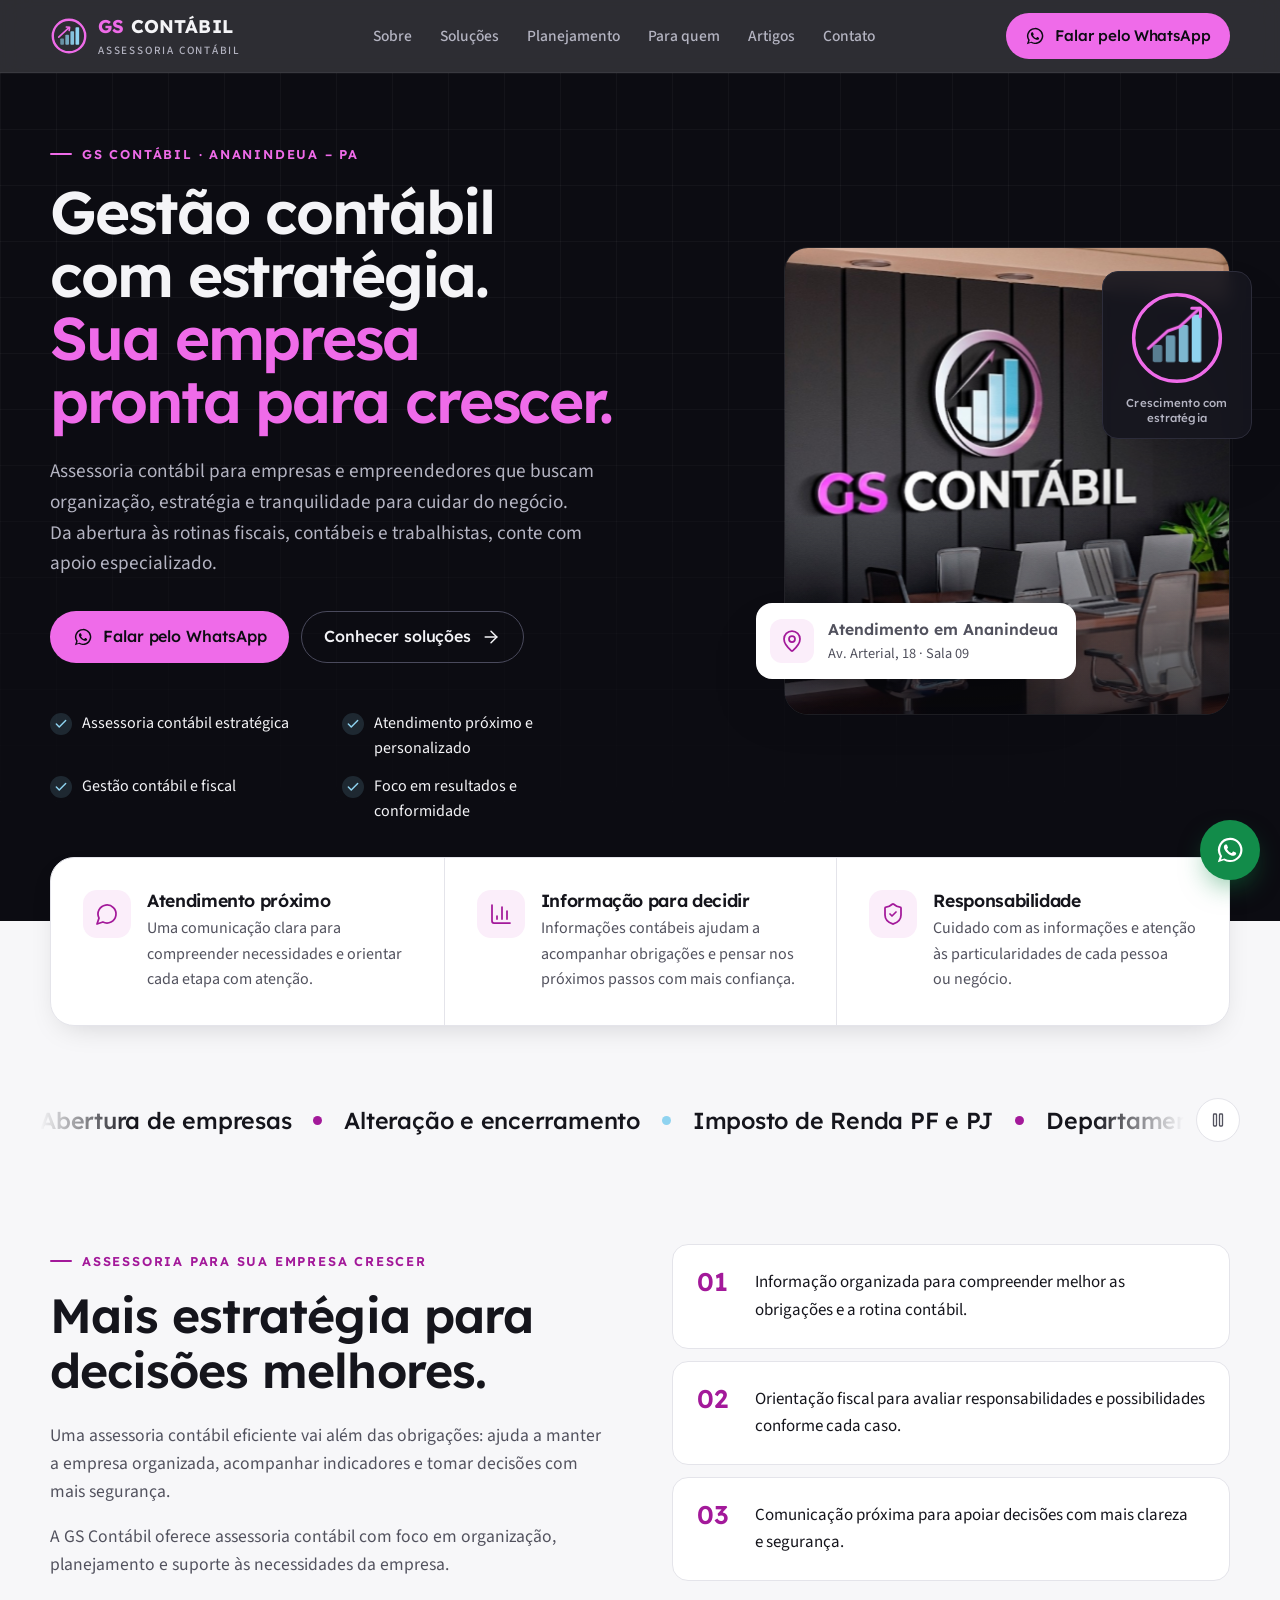
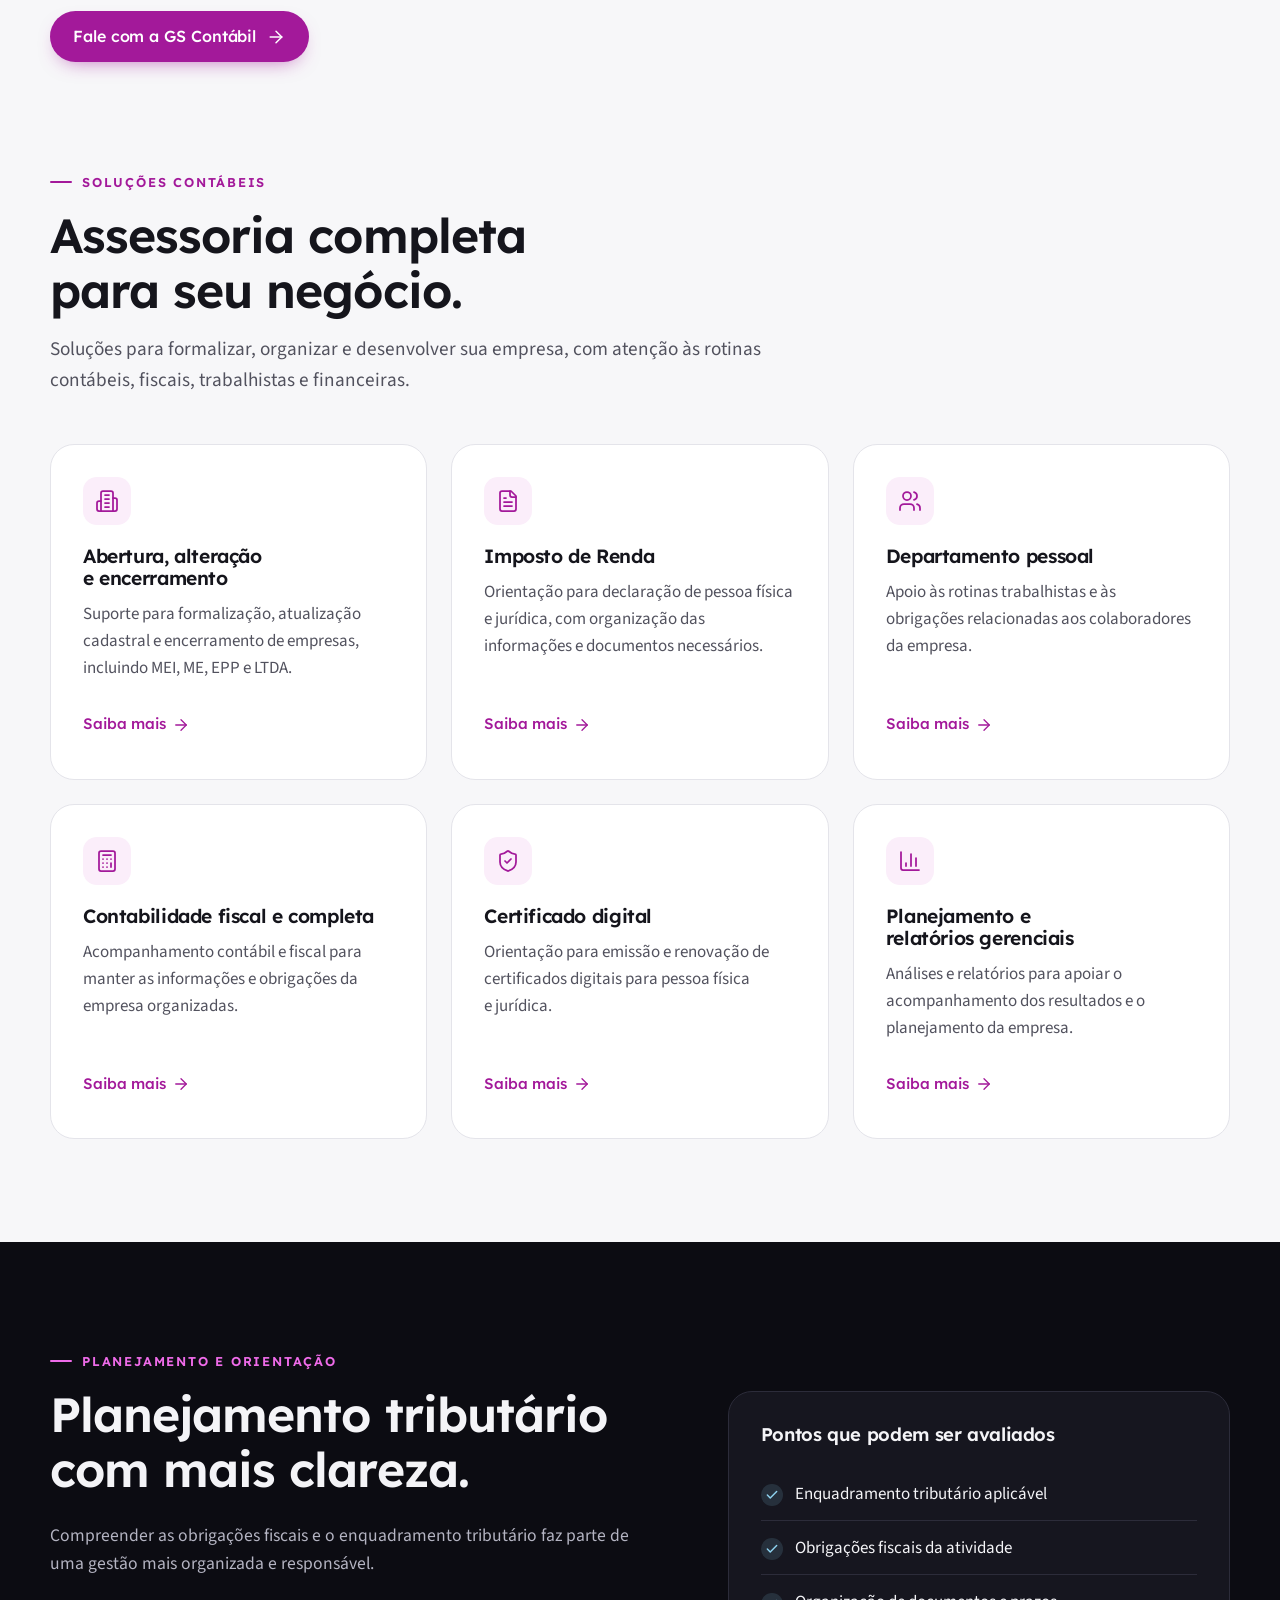
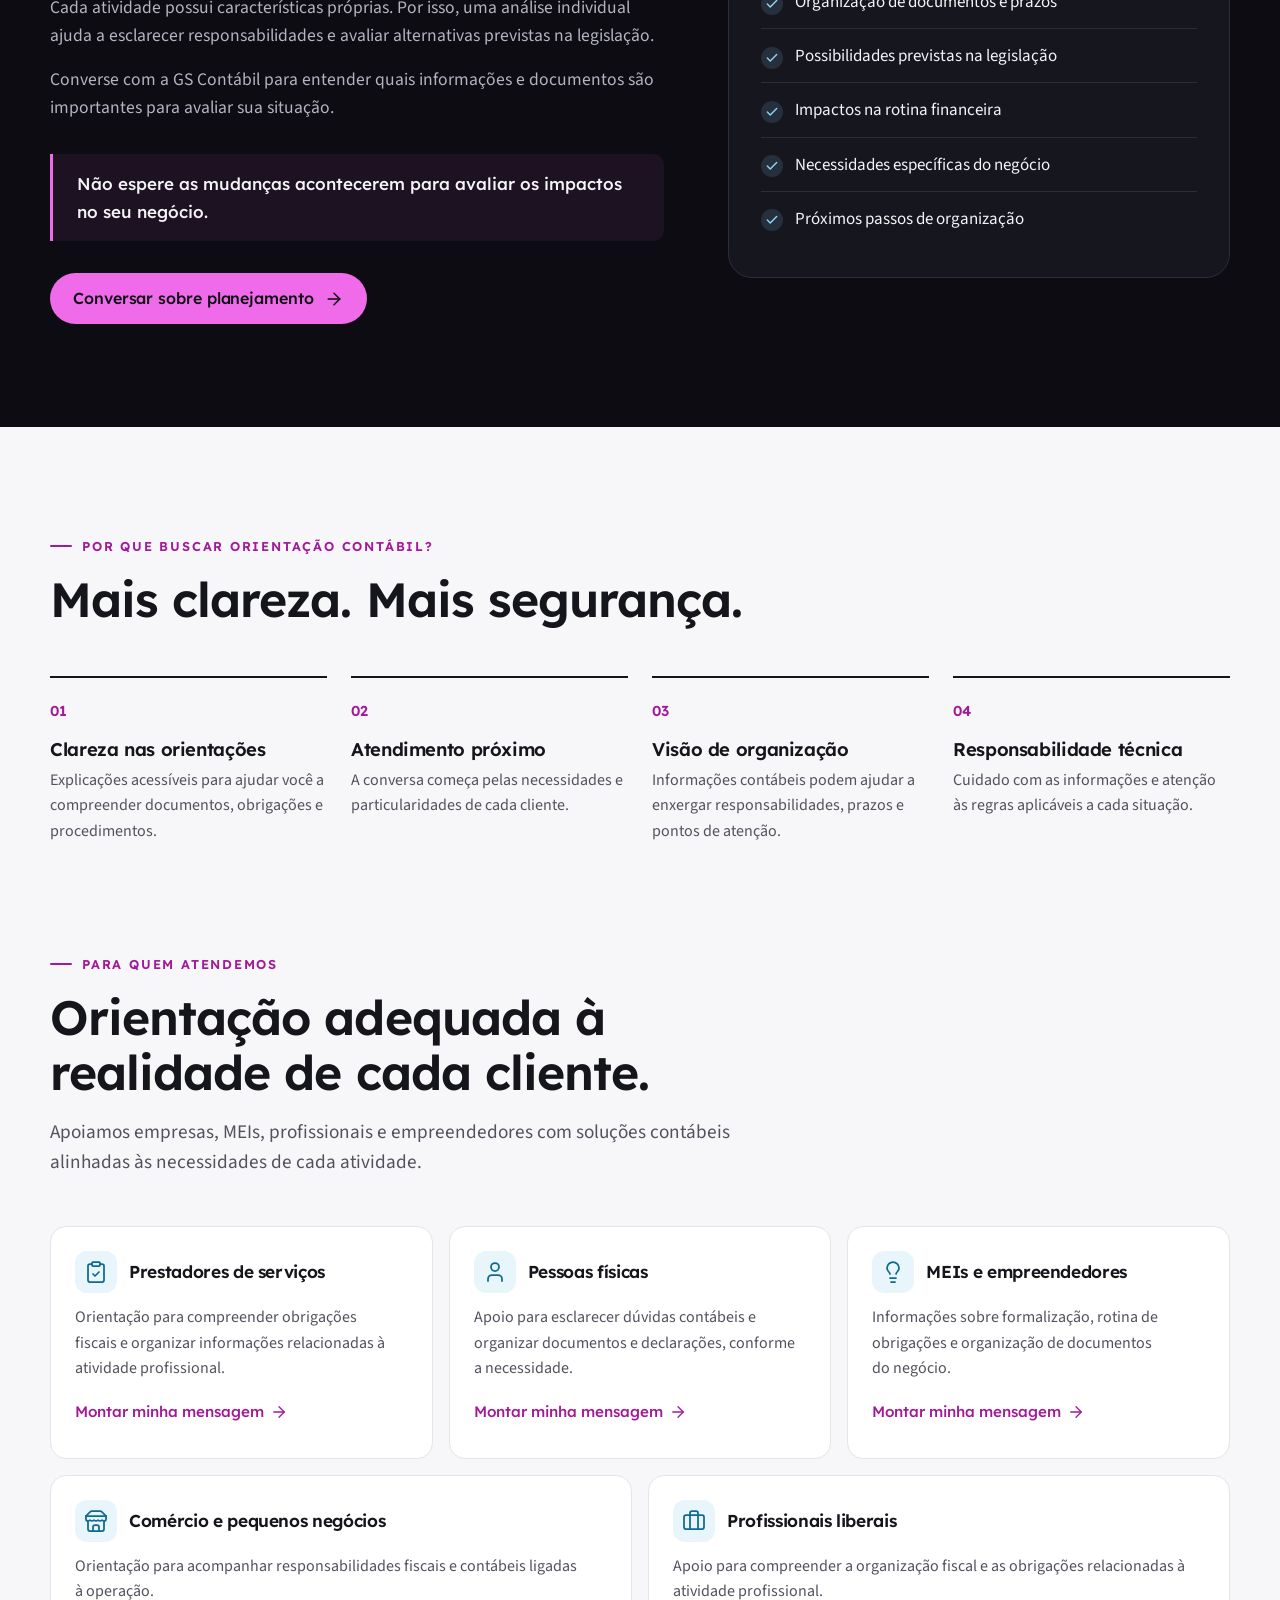
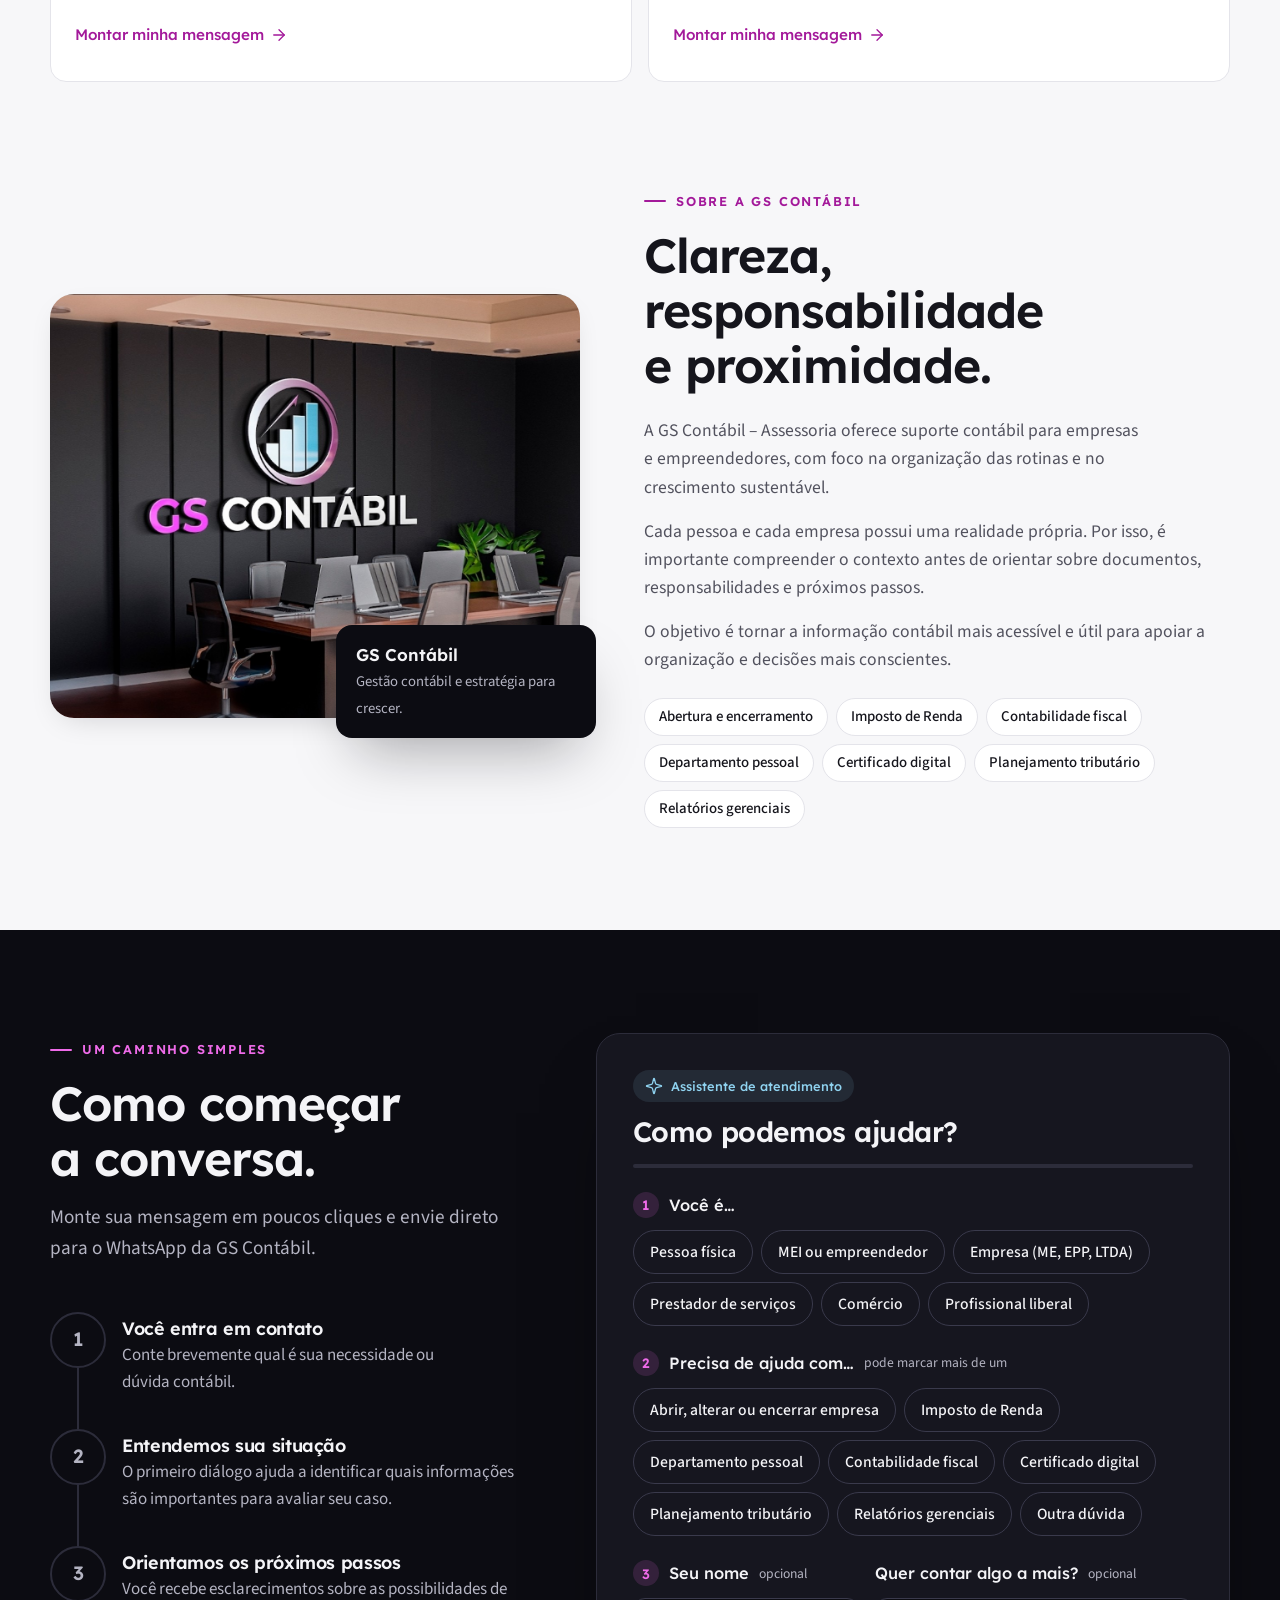
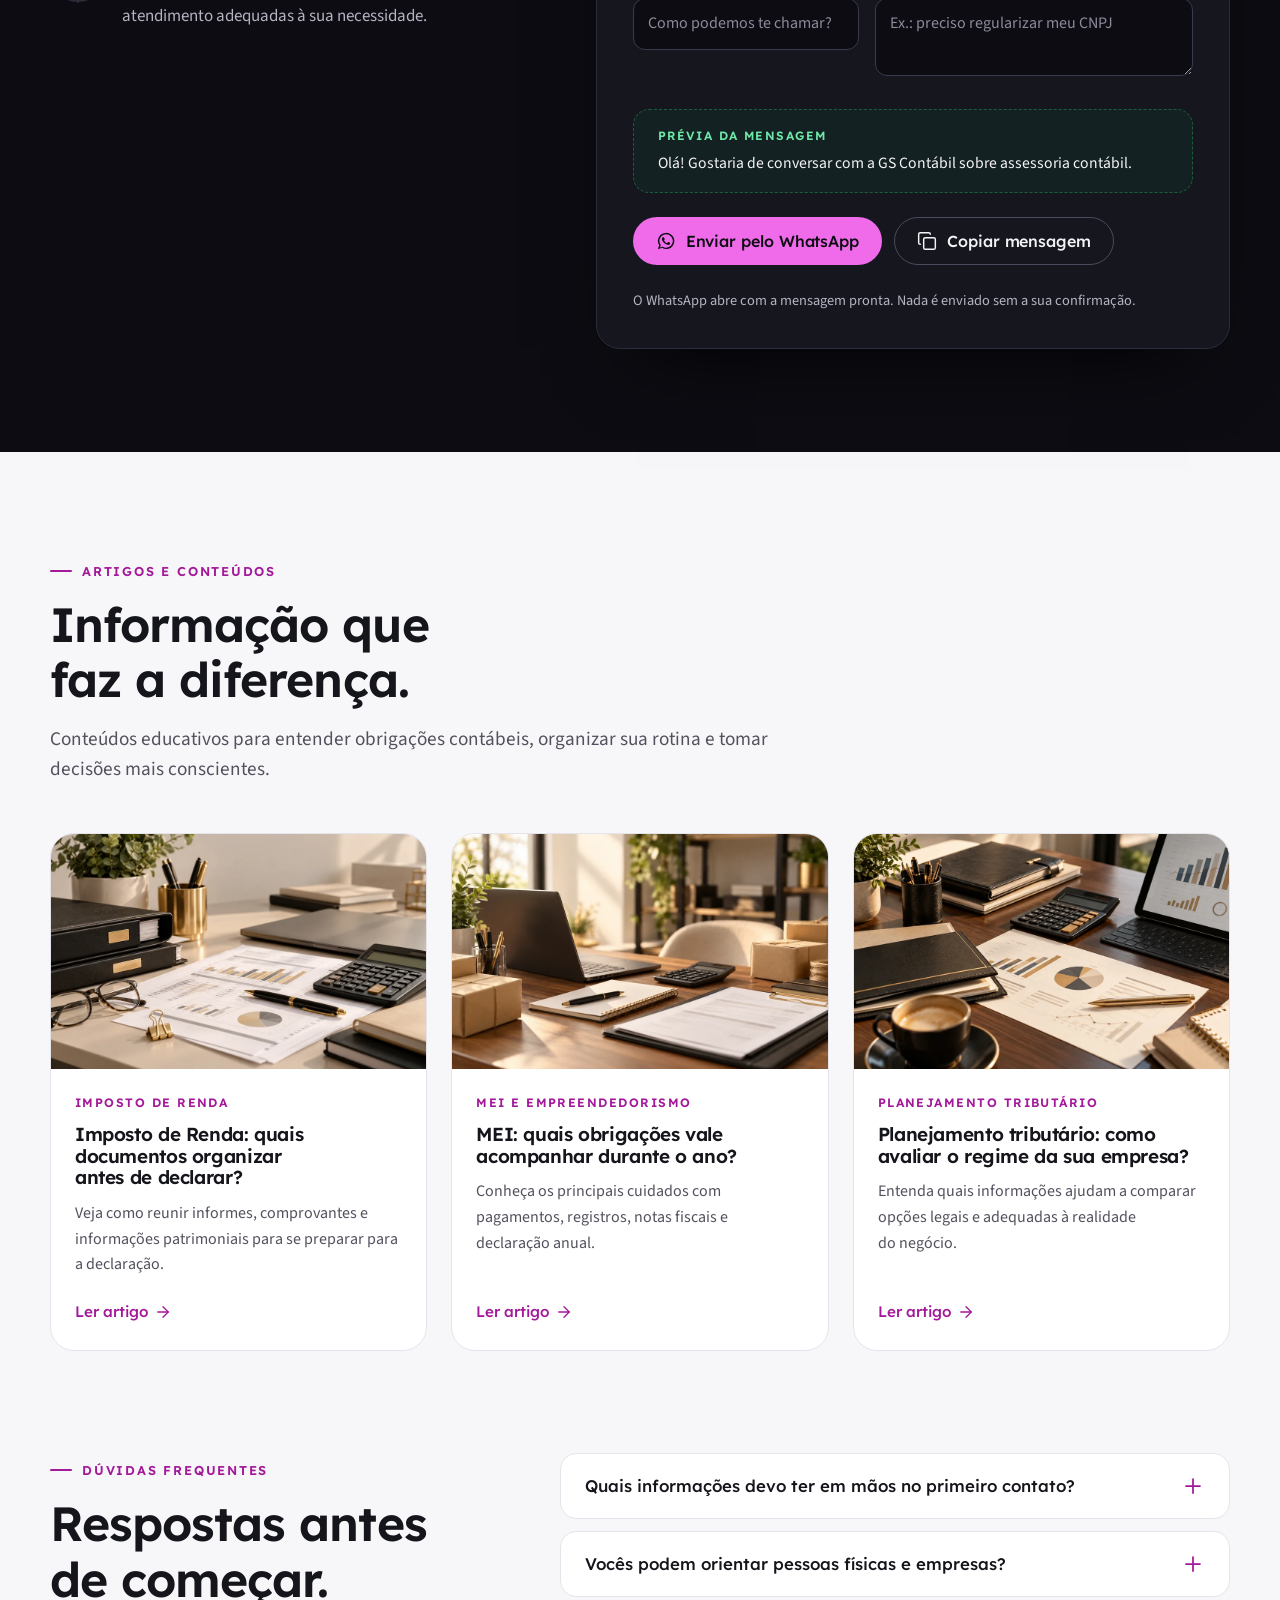
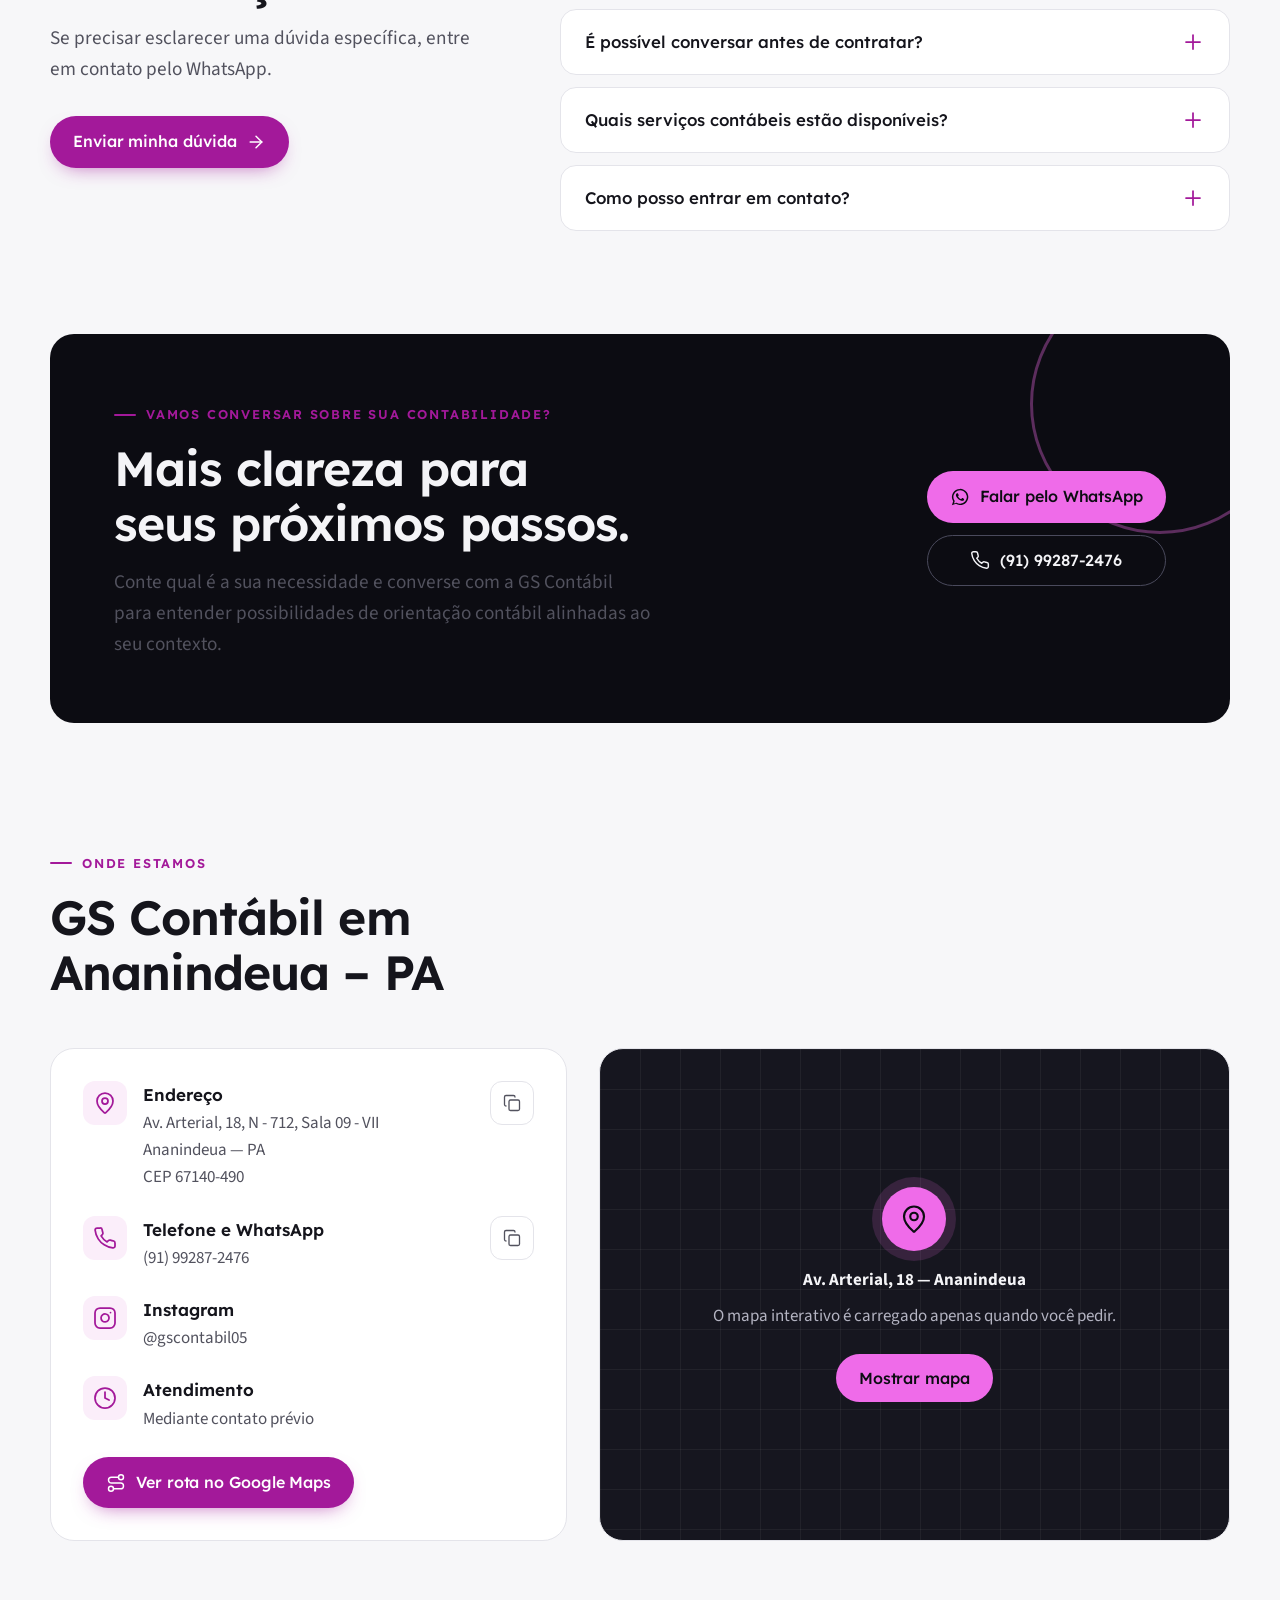
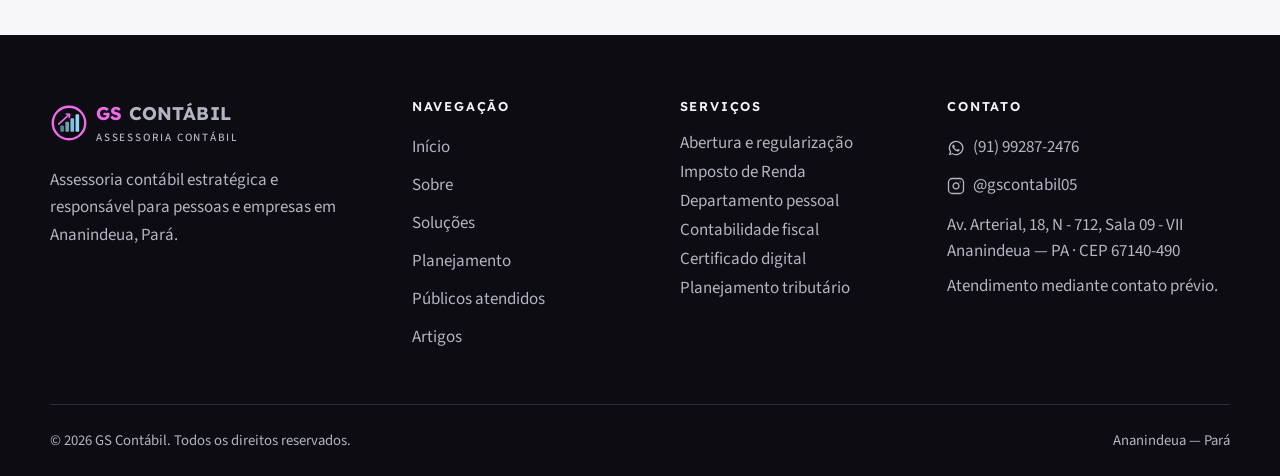
==== commit 301a8167: "Melhorar UI, UX, CX, motion e responsividade Assistente que monta a mensagem do WhatsApp, motion gra" ====
--- a/index.html
+++ b/index.html
@@ -23,7 +23,7 @@
 <link rel="stylesheet" href="https://fonts.googleapis.com/css2?family=Lexend:wght@400;500;600;700&family=Source+Sans+3:wght@400;500;600&display=swap">
 <link rel="stylesheet" href="styles.css">
 <link rel="preload" as="image" href="assets/gs-contabil-escritorio.jpg">
-<script>document.documentElement.classList.remove('no-js')</script>
+<script>document.documentElement.classList.replace('no-js','js')</script>
 <script type="application/ld+json">{"@context":"https://schema.org","@type":"AccountingService","name":"GS Contábil - Assessoria","description":"Assessoria contábil, abertura e regularização de empresas, planejamento tributário, departamento pessoal, contabilidade fiscal e gestão contábil.","telephone":"+5591992872476","address":{"@type":"PostalAddress","streetAddress":"Av. Arterial, 18, N - 712, Sala 09 - VII","addressLocality":"Ananindeua","addressRegion":"PA","postalCode":"67140-490","addressCountry":"BR"},"areaServed":{"@type":"City","name":"Ananindeua"},"hasMap":"https://www.google.com/maps/search/?api=1&query=Av.+Arterial,+18,+N+-+712,+Sala+09,+Ananindeua,+PA,+67140-490","sameAs":["https://www.instagram.com/gscontabil05/"],"image":"assets/gs-contabil-logo.png"}</script>
 </head>
 <body>
@@ -51,6 +51,13 @@
   <symbol id="i-instagram" viewBox="0 0 24 24"><rect width="20" height="20" x="2" y="2" rx="5"/><path d="M16 11.37A4 4 0 1 1 12.63 8 4 4 0 0 1 16 11.37z"/><path d="M17.5 6.5h.01"/></symbol>
   <symbol id="i-clock" viewBox="0 0 24 24"><circle cx="12" cy="12" r="10"/><path d="M12 6v6l4 2"/></symbol>
   <symbol id="i-route" viewBox="0 0 24 24"><circle cx="6" cy="19" r="3"/><path d="M9 19h8.5a3.5 3.5 0 0 0 0-7h-11a3.5 3.5 0 0 1 0-7H15"/><circle cx="18" cy="5" r="3"/></symbol>
+  <symbol id="i-copy" viewBox="0 0 24 24"><rect width="14" height="14" x="8" y="8" rx="2"/><path d="M4 16c-1.1 0-2-.9-2-2V4c0-1.1.9-2 2-2h10c1.1 0 2 .9 2 2"/></symbol>
+  <symbol id="i-share" viewBox="0 0 24 24"><circle cx="18" cy="5" r="3"/><circle cx="6" cy="12" r="3"/><circle cx="18" cy="19" r="3"/><path d="m8.59 13.51 6.83 3.98"/><path d="m15.41 6.51-6.82 3.98"/></symbol>
+  <symbol id="i-up" viewBox="0 0 24 24"><path d="m5 12 7-7 7 7"/><path d="M12 19V5"/></symbol>
+  <symbol id="i-pause" viewBox="0 0 24 24"><rect x="14" y="4" width="4" height="16" rx="1"/><rect x="6" y="4" width="4" height="16" rx="1"/></symbol>
+  <symbol id="i-play" viewBox="0 0 24 24"><path d="M6 3v18l14-9Z"/></symbol>
+  <symbol id="i-check-circle" viewBox="0 0 24 24"><circle cx="12" cy="12" r="10"/><path d="m9 12 2 2 4-4"/></symbol>
+  <symbol id="i-sparkle" viewBox="0 0 24 24"><path d="M9.94 15.5A2 2 0 0 0 8.5 14.06l-6.14-1.58a.5.5 0 0 1 0-.96L8.5 9.94A2 2 0 0 0 9.94 8.5l1.58-6.14a.5.5 0 0 1 .96 0l1.58 6.14a2 2 0 0 0 1.44 1.44l6.14 1.58a.5.5 0 0 1 0 .96l-6.14 1.58a2 2 0 0 0-1.44 1.44l-1.58 6.14a.5.5 0 0 1-.96 0z"/></symbol>
   <symbol id="i-whatsapp" viewBox="0 0 32 32"><path d="M16.04 3A12.9 12.9 0 0 0 5.1 22.74L3 29l6.45-2.06A12.96 12.96 0 1 0 16.04 3Zm0 23.73a10.7 10.7 0 0 1-5.47-1.5l-.39-.23-3.82 1.22 1.25-3.72-.25-.4a10.74 10.74 0 1 1 8.68 4.63Zm5.9-8.03c-.32-.16-1.91-.94-2.21-1.05-.3-.11-.51-.16-.73.16-.21.32-.83 1.05-1.02 1.26-.19.21-.38.24-.7.08-.32-.16-1.36-.5-2.59-1.6-.96-.86-1.61-1.91-1.8-2.23-.19-.32-.02-.49.14-.65.15-.15.32-.38.48-.57.16-.19.21-.32.32-.54.11-.21.05-.4-.03-.57-.08-.16-.73-1.75-1-2.4-.26-.63-.53-.55-.73-.56h-.62c-.21 0-.56.16-.86.4-.3.32-1.13 1.1-1.13 2.69 0 1.59 1.16 3.12 1.32 3.34.19.21 2.28 3.48 5.52 4.88.77.33 1.37.53 1.84.68.77.25 1.48.21 2.03.13.62-.09 1.91-.78 2.18-1.53.27-.75.19-1.4.19-1.53-.08-.14-.3-.22-.62-.38Z"/></symbol>
   <symbol id="gs-mark" viewBox="0 0 48 48"><circle cx="24" cy="24" r="20.5" fill="none" stroke="#ef6be9" stroke-width="3"/><rect x="13" y="27" width="4.6" height="8" rx="1" fill="#8fd3f0" opacity=".6"/><rect x="19.4" y="22.5" width="4.6" height="12.5" rx="1" fill="#8fd3f0" opacity=".75"/><rect x="25.8" y="18" width="4.6" height="17" rx="1" fill="#8fd3f0" opacity=".9"/><rect x="32.2" y="13" width="4.6" height="22" rx="1" fill="#8fd3f0"/><path d="M11 25.5 24 13.5" stroke="#ef6be9" stroke-width="2" stroke-linecap="round" fill="none"/><path d="m20.6 12.6 4.2.4-.6 4.1" stroke="#ef6be9" stroke-width="2" stroke-linecap="round" stroke-linejoin="round" fill="none"/></symbol>
 </svg>
@@ -80,6 +87,7 @@
       </button>
     </div>
   </div>
+  <div class="scroll-progress" aria-hidden="true"><span></span></div>
 </header>
 
 
@@ -88,9 +96,9 @@
   <!-- HERO -->
   <section class="hero" id="inicio">
     <div class="container hero-grid">
-      <div class="hero-copy reveal">
+      <div class="hero-copy">
         <span class="eyebrow">GS Contábil · Ananindeua – PA</span>
-        <h1>Gestão contábil com estratégia. <span class="accent">Sua empresa pronta para crescer.</span></h1>
+        <h1 data-split>Gestão contábil com estratégia. <span class="accent">Sua empresa pronta para crescer.</span></h1>
         <p class="hero-text">Assessoria contábil para empresas e empreendedores que buscam organização, estratégia e tranquilidade para cuidar do negócio. Da abertura às rotinas fiscais, contábeis e trabalhistas, conte com apoio especializado.</p>
         <div class="hero-actions">
           <a class="btn btn-bright" href="https://wa.me/5591992872476?text=Ol%C3%A1!%20Gostaria%20de%20conversar%20com%20a%20GS%20Cont%C3%A1bil%20sobre%20assessoria%20cont%C3%A1bil." target="_blank" rel="noopener">
@@ -105,11 +113,22 @@
           <li><span class="check"><svg class="icon" aria-hidden="true"><use href="#i-check"/></svg></span>Foco em resultados e conformidade</li>
         </ul>
       </div>
-      <div class="hero-media reveal">
+      <div class="hero-media">
         <div class="hero-photo">
-          <img src="assets/gs-contabil-escritorio.jpg" alt="Escritório da GS Contábil com a logomarca na parede e mesa de reunião" width="1536" height="1015" fetchpriority="high">
-        </div>
-        <div class="hero-chart" aria-hidden="true"><span></span><span></span><span></span><span></span></div>
+          <img src="assets/gs-contabil-escritorio.jpg" srcset="assets/gs-contabil-escritorio-800.jpg 800w, assets/gs-contabil-escritorio.jpg 1536w" sizes="(max-width: 960px) 92vw, 480px" alt="Escritório da GS Contábil com a logomarca na parede e mesa de reunião" width="1536" height="1015" fetchpriority="high" data-parallax>
+        </div>
+        <div class="hero-graphic" aria-hidden="true">
+          <svg viewBox="0 0 120 120">
+            <circle class="g-ring" cx="60" cy="60" r="50" pathLength="100"/>
+            <rect class="g-bar" x="32" y="68" width="11" height="20" rx="2"/>
+            <rect class="g-bar" x="47" y="57" width="11" height="31" rx="2"/>
+            <rect class="g-bar" x="62" y="45" width="11" height="43" rx="2"/>
+            <rect class="g-bar" x="77" y="33" width="11" height="55" rx="2"/>
+            <path class="g-trend" d="M27 72 49 52l14-5 23-21" pathLength="100"/>
+            <path class="g-head" d="M77 25.5h10v10"/>
+          </svg>
+          <span class="g-label">Crescimento com estratégia</span>
+        </div>
         <div class="hero-badge">
           <span class="badge-icon"><svg class="icon" aria-hidden="true"><use href="#i-pin"/></svg></span>
           <span><strong>Atendimento em Ananindeua</strong><span>Av. Arterial, 18 · Sala 09</span></span>
@@ -137,6 +156,24 @@
       </div>
     </div>
   </section>
+
+  <!-- FAIXA DE SERVIÇOS (motion) -->
+  <div class="ticker" data-ticker>
+    <div class="ticker-viewport">
+      <div class="ticker-track">
+        <ul class="ticker-list" aria-label="Serviços da GS Contábil">
+          <li>Abertura de empresas</li><li>Alteração e encerramento</li><li>Imposto de Renda PF e PJ</li><li>Departamento pessoal</li><li>Contabilidade fiscal</li><li>Certificado digital</li><li>Planejamento tributário</li><li>Relatórios gerenciais</li><li>MEI · ME · EPP · LTDA</li>
+        </ul>
+        <ul class="ticker-list" aria-hidden="true">
+          <li>Abertura de empresas</li><li>Alteração e encerramento</li><li>Imposto de Renda PF e PJ</li><li>Departamento pessoal</li><li>Contabilidade fiscal</li><li>Certificado digital</li><li>Planejamento tributário</li><li>Relatórios gerenciais</li><li>MEI · ME · EPP · LTDA</li>
+        </ul>
+      </div>
+    </div>
+    <button class="ticker-toggle" type="button" aria-pressed="false" aria-label="Pausar a faixa animada">
+      <svg class="icon icon-sm i-pause" aria-hidden="true"><use href="#i-pause"/></svg>
+      <svg class="icon icon-sm i-play" aria-hidden="true"><use href="#i-play"/></svg>
+    </button>
+  </div>
 
   <!-- ESTRATÉGIA -->
   <section class="section" id="sobre">
@@ -264,27 +301,27 @@
         <article class="audience-card">
           <div class="head"><span class="icon-tile"><svg class="icon" aria-hidden="true"><use href="#i-clipboard"/></svg></span><h3>Prestadores de serviços</h3></div>
           <p>Orientação para compreender obrigações fiscais e organizar informações relacionadas à atividade profissional.</p>
-          <a class="link-arrow" href="https://wa.me/5591992872476?text=Ol%C3%A1!%20Sou%20prestador%20de%20servi%C3%A7os%20e%20gostaria%20de%20orienta%C3%A7%C3%A3o%20cont%C3%A1bil." target="_blank" rel="noopener">Saiba mais<span class="sr-only"> para prestadores de serviços</span><svg class="icon" aria-hidden="true"><use href="#i-arrow"/></svg></a>
+          <a class="link-arrow" href="#atendimento" data-perfil="prestador">Montar minha mensagem<span class="sr-only"> para prestadores de serviços</span><svg class="icon" aria-hidden="true"><use href="#i-arrow"/></svg></a>
         </article>
         <article class="audience-card">
           <div class="head"><span class="icon-tile"><svg class="icon" aria-hidden="true"><use href="#i-user"/></svg></span><h3>Pessoas físicas</h3></div>
           <p>Apoio para esclarecer dúvidas contábeis e organizar documentos e declarações, conforme a necessidade.</p>
-          <a class="link-arrow" href="https://wa.me/5591992872476?text=Ol%C3%A1!%20Gostaria%20de%20orienta%C3%A7%C3%A3o%20cont%C3%A1bil%20para%20pessoa%20f%C3%ADsica." target="_blank" rel="noopener">Saiba mais<span class="sr-only"> para pessoas físicas</span><svg class="icon" aria-hidden="true"><use href="#i-arrow"/></svg></a>
+          <a class="link-arrow" href="#atendimento" data-perfil="pf">Montar minha mensagem<span class="sr-only"> para pessoas físicas</span><svg class="icon" aria-hidden="true"><use href="#i-arrow"/></svg></a>
         </article>
         <article class="audience-card">
           <div class="head"><span class="icon-tile"><svg class="icon" aria-hidden="true"><use href="#i-bulb"/></svg></span><h3>MEIs e empreendedores</h3></div>
           <p>Informações sobre formalização, rotina de obrigações e organização de documentos do negócio.</p>
-          <a class="link-arrow" href="https://wa.me/5591992872476?text=Ol%C3%A1!%20Sou%20MEI%2Fempreendedor%20e%20gostaria%20de%20orienta%C3%A7%C3%A3o%20cont%C3%A1bil." target="_blank" rel="noopener">Saiba mais<span class="sr-only"> para MEIs e empreendedores</span><svg class="icon" aria-hidden="true"><use href="#i-arrow"/></svg></a>
+          <a class="link-arrow" href="#atendimento" data-perfil="mei">Montar minha mensagem<span class="sr-only"> para MEIs e empreendedores</span><svg class="icon" aria-hidden="true"><use href="#i-arrow"/></svg></a>
         </article>
         <article class="audience-card">
           <div class="head"><span class="icon-tile"><svg class="icon" aria-hidden="true"><use href="#i-store"/></svg></span><h3>Comércio e pequenos negócios</h3></div>
           <p>Orientação para acompanhar responsabilidades fiscais e contábeis ligadas à operação.</p>
-          <a class="link-arrow" href="https://wa.me/5591992872476?text=Ol%C3%A1!%20Tenho%20um%20com%C3%A9rcio%2Fpequeno%20neg%C3%B3cio%20e%20gostaria%20de%20orienta%C3%A7%C3%A3o%20cont%C3%A1bil." target="_blank" rel="noopener">Saiba mais<span class="sr-only"> para comércio e pequenos negócios</span><svg class="icon" aria-hidden="true"><use href="#i-arrow"/></svg></a>
+          <a class="link-arrow" href="#atendimento" data-perfil="comercio">Montar minha mensagem<span class="sr-only"> para comércio e pequenos negócios</span><svg class="icon" aria-hidden="true"><use href="#i-arrow"/></svg></a>
         </article>
         <article class="audience-card">
           <div class="head"><span class="icon-tile"><svg class="icon" aria-hidden="true"><use href="#i-briefcase"/></svg></span><h3>Profissionais liberais</h3></div>
           <p>Apoio para compreender a organização fiscal e as obrigações relacionadas à atividade profissional.</p>
-          <a class="link-arrow" href="https://wa.me/5591992872476?text=Ol%C3%A1!%20Sou%20profissional%20liberal%20e%20gostaria%20de%20orienta%C3%A7%C3%A3o%20cont%C3%A1bil." target="_blank" rel="noopener">Saiba mais<span class="sr-only"> para profissionais liberais</span><svg class="icon" aria-hidden="true"><use href="#i-arrow"/></svg></a>
+          <a class="link-arrow" href="#atendimento" data-perfil="liberal">Montar minha mensagem<span class="sr-only"> para profissionais liberais</span><svg class="icon" aria-hidden="true"><use href="#i-arrow"/></svg></a>
         </article>
       </div>
     </div>
@@ -294,7 +331,7 @@
   <section class="section" style="padding-top:0">
     <div class="container about-grid">
       <div class="about-media reveal">
-        <img src="assets/gs-contabil-escritorio.jpg" alt="Sala de reuniões da GS Contábil" width="1536" height="1015" loading="lazy">
+        <img src="assets/gs-contabil-escritorio.jpg" srcset="assets/gs-contabil-escritorio-800.jpg 800w, assets/gs-contabil-escritorio.jpg 1536w" sizes="(max-width: 960px) 92vw, 540px" alt="Sala de reuniões da GS Contábil" width="1536" height="1015" loading="lazy">
         <div class="about-tag"><strong>GS Contábil</strong><span>Gestão contábil e estratégia para crescer.</span></div>
       </div>
       <div class="reveal">
@@ -313,20 +350,78 @@
   </section>
 
   <!-- COMO COMEÇAR -->
-  <section class="section dark">
-    <div class="container">
-      <div class="section-head center reveal">
-        <span class="eyebrow">Um caminho simples</span>
-        <h2 class="h2">Como começar a conversa.</h2>
-      </div>
-      <ol class="steps reveal-stagger">
-        <li class="step"><span class="step-num">1</span><h3>Você entra em contato</h3><p>Conte brevemente qual é sua necessidade ou dúvida contábil.</p></li>
-        <li class="step"><span class="step-num">2</span><h3>Entendemos sua situação</h3><p>O primeiro diálogo ajuda a identificar quais informações são importantes para avaliar seu caso.</p></li>
-        <li class="step"><span class="step-num">3</span><h3>Orientamos os próximos passos</h3><p>Você recebe esclarecimentos sobre as possibilidades de atendimento adequadas à sua necessidade.</p></li>
-      </ol>
-      <div class="steps-cta">
-        <a class="btn btn-bright" href="https://wa.me/5591992872476?text=Ol%C3%A1!%20Gostaria%20de%20conversar%20com%20a%20GS%20Cont%C3%A1bil%20sobre%20assessoria%20cont%C3%A1bil." target="_blank" rel="noopener"><svg class="icon" aria-hidden="true" style="fill:currentColor;stroke:none"><use href="#i-whatsapp"/></svg>Começar pelo WhatsApp</a>
-      </div>
+  <section class="section dark" id="atendimento">
+    <div class="container journey">
+      <div class="journey-intro">
+        <div class="reveal">
+          <span class="eyebrow">Um caminho simples</span>
+          <h2 class="h2">Como começar a conversa.</h2>
+          <p class="lead">Monte sua mensagem em poucos cliques e envie direto para o WhatsApp da GS Contábil.</p>
+        </div>
+        <ol class="steps" data-steps>
+          <li class="steps-line" aria-hidden="true"><span></span></li>
+          <li class="step"><span class="step-num">1</span><div><h3>Você entra em contato</h3><p>Conte brevemente qual é sua necessidade ou dúvida contábil.</p></div></li>
+          <li class="step"><span class="step-num">2</span><div><h3>Entendemos sua situação</h3><p>O primeiro diálogo ajuda a identificar quais informações são importantes para avaliar seu caso.</p></div></li>
+          <li class="step"><span class="step-num">3</span><div><h3>Orientamos os próximos passos</h3><p>Você recebe esclarecimentos sobre as possibilidades de atendimento adequadas à sua necessidade.</p></div></li>
+        </ol>
+      </div>
+
+      <form class="assistant reveal" id="assistente" action="https://wa.me/5591992872476" method="get" target="_blank" novalidate>
+        <input type="hidden" name="text" value="Olá! Gostaria de conversar com a GS Contábil sobre assessoria contábil.">
+        <div class="assistant-head">
+          <span class="assistant-badge"><svg class="icon icon-sm" aria-hidden="true"><use href="#i-sparkle"/></svg>Assistente de atendimento</span>
+          <h3>Como podemos ajudar?</h3>
+          <div class="assistant-progress" aria-hidden="true"><span></span></div>
+        </div>
+
+        <fieldset class="assistant-step">
+          <legend><span class="n">1</span>Você é…</legend>
+          <div class="chips">
+            <label class="chip"><input type="radio" name="perfil" value="pf"><span>Pessoa física</span></label>
+            <label class="chip"><input type="radio" name="perfil" value="mei"><span>MEI ou empreendedor</span></label>
+            <label class="chip"><input type="radio" name="perfil" value="empresa"><span>Empresa (ME, EPP, LTDA)</span></label>
+            <label class="chip"><input type="radio" name="perfil" value="prestador"><span>Prestador de serviços</span></label>
+            <label class="chip"><input type="radio" name="perfil" value="comercio"><span>Comércio</span></label>
+            <label class="chip"><input type="radio" name="perfil" value="liberal"><span>Profissional liberal</span></label>
+          </div>
+        </fieldset>
+
+        <fieldset class="assistant-step">
+          <legend><span class="n">2</span>Precisa de ajuda com… <small>pode marcar mais de um</small></legend>
+          <div class="chips">
+            <label class="chip"><input type="checkbox" name="assunto" value="abertura, alteração ou encerramento de empresa"><span>Abrir, alterar ou encerrar empresa</span></label>
+            <label class="chip"><input type="checkbox" name="assunto" value="Imposto de Renda"><span>Imposto de Renda</span></label>
+            <label class="chip"><input type="checkbox" name="assunto" value="departamento pessoal"><span>Departamento pessoal</span></label>
+            <label class="chip"><input type="checkbox" name="assunto" value="contabilidade fiscal"><span>Contabilidade fiscal</span></label>
+            <label class="chip"><input type="checkbox" name="assunto" value="certificado digital"><span>Certificado digital</span></label>
+            <label class="chip"><input type="checkbox" name="assunto" value="planejamento tributário"><span>Planejamento tributário</span></label>
+            <label class="chip"><input type="checkbox" name="assunto" value="relatórios gerenciais"><span>Relatórios gerenciais</span></label>
+            <label class="chip"><input type="checkbox" name="assunto" value="outra dúvida"><span>Outra dúvida</span></label>
+          </div>
+        </fieldset>
+
+        <div class="assistant-step assistant-fields">
+          <div class="field">
+            <label for="a-nome"><span class="n">3</span>Seu nome <small>opcional</small></label>
+            <input id="a-nome" type="text" autocomplete="given-name" maxlength="60" placeholder="Como podemos te chamar?">
+          </div>
+          <div class="field">
+            <label for="a-msg">Quer contar algo a mais? <small>opcional</small></label>
+            <textarea id="a-msg" rows="2" maxlength="400" placeholder="Ex.: preciso regularizar meu CNPJ"></textarea>
+          </div>
+        </div>
+
+        <div class="assistant-preview">
+          <span class="label">Prévia da mensagem</span>
+          <p id="a-preview">Olá! Gostaria de conversar com a GS Contábil sobre assessoria contábil.</p>
+        </div>
+
+        <div class="assistant-actions">
+          <button class="btn btn-bright" type="submit"><svg class="icon" aria-hidden="true" style="fill:currentColor;stroke:none"><use href="#i-whatsapp"/></svg>Enviar pelo WhatsApp</button>
+          <button class="btn btn-ghost-dark" type="button" data-copy-message><svg class="icon" aria-hidden="true"><use href="#i-copy"/></svg>Copiar mensagem</button>
+        </div>
+        <p class="assistant-note">O WhatsApp abre com a mensagem pronta. Nada é enviado sem a sua confirmação.</p>
+      </form>
     </div>
   </section>
 
@@ -382,23 +477,23 @@
       <div class="faq-list reveal-stagger">
         <details class="faq-item" name="faq">
           <summary>Quais informações devo ter em mãos no primeiro contato?<svg class="icon" aria-hidden="true"><use href="#i-plus"/></svg></summary>
-          <div class="answer">Você pode começar explicando sua necessidade e o tipo de atividade. A documentação necessária depende do serviço e da situação.</div>
+          <div class="answer"><p>Você pode começar explicando sua necessidade e o tipo de atividade. A documentação necessária depende do serviço e da situação.</p></div>
         </details>
         <details class="faq-item" name="faq">
           <summary>Vocês podem orientar pessoas físicas e empresas?<svg class="icon" aria-hidden="true"><use href="#i-plus"/></svg></summary>
-          <div class="answer">A proposta da marca contempla orientações para pessoas físicas e negócios. Confirme o escopo do serviço desejado durante o contato inicial.</div>
+          <div class="answer"><p>A proposta da marca contempla orientações para pessoas físicas e negócios. Confirme o escopo do serviço desejado durante o contato inicial.</p></div>
         </details>
         <details class="faq-item" name="faq">
           <summary>É possível conversar antes de contratar?<svg class="icon" aria-hidden="true"><use href="#i-plus"/></svg></summary>
-          <div class="answer">Sim. O primeiro contato pode ser usado para apresentar sua necessidade e esclarecer quais informações serão importantes para avaliar o atendimento.</div>
+          <div class="answer"><p>Sim. O primeiro contato pode ser usado para apresentar sua necessidade e esclarecer quais informações serão importantes para avaliar o atendimento.</p></div>
         </details>
         <details class="faq-item" name="faq">
           <summary>Quais serviços contábeis estão disponíveis?<svg class="icon" aria-hidden="true"><use href="#i-plus"/></svg></summary>
-          <div class="answer">O site apresenta possibilidades de serviços como referência. Entre em contato para conhecer o escopo e as condições de atendimento.</div>
+          <div class="answer"><p>O site apresenta possibilidades de serviços como referência. Entre em contato para conhecer o escopo e as condições de atendimento.</p></div>
         </details>
         <details class="faq-item" name="faq">
           <summary>Como posso entrar em contato?<svg class="icon" aria-hidden="true"><use href="#i-plus"/></svg></summary>
-          <div class="answer">Entre em contato pelo WhatsApp para conversar com a GS Contábil.</div>
+          <div class="answer"><p>Entre em contato pelo WhatsApp para conversar com a GS Contábil.</p></div>
         </details>
       </div>
     </div>
@@ -432,11 +527,13 @@
         <div class="contact-card reveal">
           <div class="contact-row">
             <span class="icon-tile"><svg class="icon" aria-hidden="true"><use href="#i-pin"/></svg></span>
-            <div><strong>Endereço</strong><address>Av. Arterial, 18, N - 712, Sala 09 - VII<br>Ananindeua — PA<br>CEP 67140-490</address></div>
+            <div class="contact-text"><strong>Endereço</strong><address>Av. Arterial, 18, N - 712, Sala 09 - VII<br>Ananindeua — PA<br>CEP 67140-490</address></div>
+            <button class="copy-btn" type="button" data-copy="Av. Arterial, 18, N - 712, Sala 09 - VII, Ananindeua - PA, CEP 67140-490" data-toast="Endereço copiado"><svg class="icon icon-sm" aria-hidden="true"><use href="#i-copy"/></svg><span class="sr-only">Copiar endereço</span></button>
           </div>
           <div class="contact-row">
             <span class="icon-tile"><svg class="icon" aria-hidden="true"><use href="#i-phone"/></svg></span>
-            <div><strong>Telefone e WhatsApp</strong><a href="tel:+5591992872476">(91) 99287-2476</a></div>
+            <div class="contact-text"><strong>Telefone e WhatsApp</strong><a href="tel:+5591992872476">(91) 99287-2476</a></div>
+            <button class="copy-btn" type="button" data-copy="(91) 99287-2476" data-toast="Telefone copiado"><svg class="icon icon-sm" aria-hidden="true"><use href="#i-copy"/></svg><span class="sr-only">Copiar telefone</span></button>
           </div>
           <div class="contact-row">
             <span class="icon-tile"><svg class="icon" aria-hidden="true"><use href="#i-instagram"/></svg></span>
@@ -515,6 +612,13 @@
 <a class="whatsapp-float" href="https://wa.me/5591992872476?text=Ol%C3%A1!%20Gostaria%20de%20conversar%20com%20a%20GS%20Cont%C3%A1bil%20sobre%20assessoria%20cont%C3%A1bil." target="_blank" rel="noopener" aria-label="Falar com a GS Contábil pelo WhatsApp">
   <svg aria-hidden="true" viewBox="0 0 32 32"><use href="#i-whatsapp"/></svg>
 </a>
+<button class="to-top" type="button" aria-label="Voltar ao topo"><svg class="icon" aria-hidden="true"><use href="#i-up"/></svg></button>
+<nav class="mobile-bar" aria-label="Ações rápidas">
+  <a href="https://wa.me/5591992872476?text=Ol%C3%A1!%20Gostaria%20de%20conversar%20com%20a%20GS%20Cont%C3%A1bil%20sobre%20assessoria%20cont%C3%A1bil." target="_blank" rel="noopener" class="is-primary"><svg class="icon" aria-hidden="true" style="fill:currentColor;stroke:none"><use href="#i-whatsapp"/></svg>WhatsApp</a>
+  <a href="tel:+5591992872476"><svg class="icon" aria-hidden="true"><use href="#i-phone"/></svg>Ligar</a>
+  <a href="https://www.google.com/maps/search/?api=1&amp;query=Av.+Arterial,+18,+N+-+712,+Sala+09,+Ananindeua,+PA,+67140-490" target="_blank" rel="noopener"><svg class="icon" aria-hidden="true"><use href="#i-route"/></svg>Rota</a>
+</nav>
+<div class="toast" role="status" aria-live="polite" aria-atomic="true"><svg class="icon" aria-hidden="true"><use href="#i-check-circle"/></svg><span></span></div>
 
 <script src="script.js" defer></script>
 </body>
--- a/styles.css
+++ b/styles.css
@@ -43,9 +43,19 @@
   --shadow-lg: 0 30px 60px -20px rgb(12 12 18 / .35);
 
   --container: 1180px;
+  --gutter: clamp(16px, 4vw, 40px);
+  --section-y: clamp(64px, 8vw, 112px);
   --header-h: 72px;
+
+  /* Movimento: entrada desacelera, saída acelera, progresso linear */
   --ease: cubic-bezier(.2, .7, .2, 1);
-}
+  --ease-out: cubic-bezier(.16, 1, .3, 1);
+  --ease-in: cubic-bezier(.4, 0, 1, 1);
+  --dur-fast: 160ms;
+  --dur: 280ms;
+  --dur-slow: 700ms;
+}
+@media (min-width: 1440px) { :root { --container: 1240px; } }
 
 *, *::before, *::after { box-sizing: border-box; }
 html { scroll-behavior: smooth; scroll-padding-top: calc(var(--header-h) + 16px); -webkit-text-size-adjust: 100%; }
@@ -65,7 +75,9 @@
 p { margin: 0; text-wrap: pretty; }
 ul, ol { margin: 0; padding: 0; }
 
-.container { width: min(var(--container), 100% - 40px); margin-inline: auto; }
+.container { width: min(var(--container), 100% - var(--gutter) * 2); margin-inline: auto; }
+::selection { background: var(--brand); color: #fff; }
+body { font-variant-numeric: tabular-nums; }
 .sr-only { position: absolute; width: 1px; height: 1px; padding: 0; margin: -1px; overflow: hidden; clip: rect(0 0 0 0); white-space: nowrap; border: 0; }
 
 :focus-visible { outline: 3px solid var(--brand); outline-offset: 3px; border-radius: 6px; }
@@ -127,7 +139,12 @@
   -webkit-backdrop-filter: saturate(160%) blur(14px);
   border-bottom: 1px solid rgb(255 255 255 / .06);
   color: var(--text-on-dark);
-}
+  transition: transform var(--dur) var(--ease), background-color var(--dur) var(--ease), box-shadow var(--dur) var(--ease);
+}
+.site-header.is-scrolled { background: rgb(12 12 18 / .96); box-shadow: 0 10px 30px -18px rgb(0 0 0 / .7); }
+.site-header.is-hidden { transform: translateY(-100%); }
+.scroll-progress { position: absolute; left: 0; right: 0; bottom: -1px; height: 2px; pointer-events: none; }
+.scroll-progress span { display: block; height: 100%; background: var(--brand-bright); transform: scaleX(0); transform-origin: left; }
 .header-inner { display: flex; align-items: center; justify-content: space-between; gap: var(--s-5); height: var(--header-h); }
 .main-nav { display: flex; align-items: center; gap: var(--s-1); }
 .main-nav a {
@@ -149,8 +166,8 @@
 .menu-toggle[aria-expanded="true"] .i-close { display: block; }
 
 /* ---------- Seções ---------- */
-.section { padding: var(--s-9) 0; }
-.section-tight { padding: var(--s-8) 0; }
+.section { padding: var(--section-y) 0; }
+.section-tight { padding: calc(var(--section-y) * .6) 0; }
 .dark { background: var(--ink); color: var(--text-on-dark); }
 .section-head { max-width: 720px; margin-bottom: var(--s-7); }
 .section-head.center { margin-inline: auto; text-align: center; }
@@ -199,22 +216,27 @@
   position: absolute; left: -28px; bottom: 36px; z-index: 2;
   display: flex; align-items: center; gap: 14px; padding: 14px 18px 14px 14px;
   background: var(--surface); color: var(--text); border-radius: var(--radius); box-shadow: var(--shadow-lg);
-  max-width: 300px;
+  max-width: none; width: max-content;
 }
 .hero-badge .badge-icon { display: grid; place-items: center; width: 44px; height: 44px; border-radius: 12px; background: var(--brand-soft); color: var(--brand); flex: none; }
 .hero-badge strong { display: block; white-space: nowrap; font-family: var(--font-heading); font-weight: 600; font-size: .98rem; }
 .hero-badge span { font-size: .9rem; color: var(--text-muted); }
-.hero-chart {
-  position: absolute; right: -18px; top: 28px; z-index: 2;
-  display: flex; align-items: flex-end; gap: 6px; padding: 14px 16px; height: 92px;
+/* Motion graphic: anel + barras + linha de tendência (referência ao logo) */
+.hero-graphic {
+  position: absolute; right: -22px; top: 24px; z-index: 2;
+  display: grid; justify-items: center; gap: 6px; width: 150px; padding: 14px 14px 12px;
   background: rgb(22 22 31 / .92); border: 1px solid var(--line-dark); border-radius: var(--radius);
-  box-shadow: var(--shadow-lg); backdrop-filter: blur(8px);
-}
-.hero-chart span { width: 12px; border-radius: 4px 4px 2px 2px; background: var(--sky); transform-origin: bottom; }
-.hero-chart span:nth-child(1) { height: 30%; opacity: .55; }
-.hero-chart span:nth-child(2) { height: 52%; opacity: .7; }
-.hero-chart span:nth-child(3) { height: 74%; opacity: .85; }
-.hero-chart span:nth-child(4) { height: 100%; background: var(--brand-bright); }
+  box-shadow: var(--shadow-lg); backdrop-filter: blur(8px); -webkit-backdrop-filter: blur(8px);
+}
+.hero-graphic svg { width: 104px; height: 104px; overflow: visible; }
+.g-ring { fill: none; stroke: var(--brand-bright); stroke-width: 4; stroke-linecap: round; stroke-dasharray: 100; stroke-dashoffset: 0; transform: rotate(-90deg); transform-origin: 60px 60px; }
+.g-bar { fill: var(--sky); transform-box: fill-box; transform-origin: bottom; }
+.g-bar:nth-of-type(1) { opacity: .55; }
+.g-bar:nth-of-type(2) { opacity: .7; }
+.g-bar:nth-of-type(3) { opacity: .85; }
+.g-trend, .g-head { fill: none; stroke: var(--brand-bright); stroke-width: 3.5; stroke-linecap: round; stroke-linejoin: round; }
+.g-trend { stroke-dasharray: 100; }
+.g-label { font-family: var(--font-heading); font-size: .72rem; font-weight: 500; letter-spacing: .02em; color: var(--muted-on-dark); text-align: center; line-height: 1.3; }
 
 /* ---------- Pilares (faixa sob o hero) ---------- */
 .pillars { position: relative; z-index: 3; margin-top: calc(var(--s-8) * -1); }
@@ -306,17 +328,70 @@
 .tag-list li { padding: 6px 14px; border-radius: 999px; background: var(--surface); border: 1px solid var(--line); font-size: .93rem; font-weight: 500; }
 
 /* ---------- Como começar ---------- */
-.steps { display: grid; grid-template-columns: repeat(3, 1fr); gap: var(--s-5); list-style: none; position: relative; }
-.steps::before { content: ""; position: absolute; top: 27px; left: 8%; right: 8%; height: 2px; background: repeating-linear-gradient(90deg, var(--line-dark) 0 8px, transparent 8px 16px); }
-.step { position: relative; text-align: center; padding: 0 var(--s-4); }
+.journey { display: grid; grid-template-columns: .85fr 1.15fr; gap: clamp(32px, 6vw, 80px); align-items: start; }
+.journey-intro { position: sticky; top: calc(var(--header-h) + 32px); }
+
+/* Linha do tempo vertical que se preenche com a rolagem */
+.steps { position: relative; list-style: none; display: grid; gap: var(--s-6); margin-top: var(--s-7); }
+.steps-line { position: absolute; left: 27px; top: 28px; bottom: 28px; width: 2px; background: var(--line-dark); border-radius: 2px; overflow: hidden; }
+.steps-line span { display: block; width: 100%; height: 100%; background: var(--brand-bright); transform: scaleY(var(--progress, 0)); transform-origin: top; }
+.step { position: relative; display: grid; grid-template-columns: 56px 1fr; gap: var(--s-4); align-items: start; }
 .step .step-num {
-  display: grid; place-items: center; width: 56px; height: 56px; margin: 0 auto var(--s-5);
-  border-radius: 50%; background: var(--ink); border: 2px solid var(--brand-bright); color: var(--brand-bright);
-  font-family: var(--font-heading); font-weight: 600; font-size: 1.25rem; position: relative;
-}
-.step h3 { font-size: 1.15rem; font-weight: 600; margin-bottom: var(--s-2); }
+  display: grid; place-items: center; width: 56px; height: 56px; position: relative; z-index: 1;
+  border-radius: 50%; background: var(--ink); border: 2px solid var(--line-dark); color: var(--muted-on-dark);
+  font-family: var(--font-heading); font-weight: 600; font-size: 1.2rem;
+  transition: border-color var(--dur) var(--ease), color var(--dur) var(--ease), box-shadow var(--dur) var(--ease);
+}
+.step.is-active .step-num { border-color: var(--brand-bright); color: var(--brand-bright); box-shadow: 0 0 0 6px rgb(239 107 233 / .12); }
+.step h3 { font-size: 1.12rem; font-weight: 600; margin: 6px 0 var(--s-1); }
 .step p { color: var(--muted-on-dark); }
-.steps-cta { display: flex; justify-content: center; margin-top: var(--s-7); }
+
+/* Assistente de atendimento (monta a mensagem do WhatsApp) */
+.assistant {
+  display: grid; gap: var(--s-5); padding: clamp(20px, 3.5vw, 36px);
+  background: var(--ink-2); border: 1px solid var(--line-dark); border-radius: var(--radius-lg);
+  box-shadow: 0 40px 80px -40px rgb(0 0 0 / .8);
+}
+.assistant-head h3 { font-size: clamp(1.4rem, 1.1rem + 1vw, 1.75rem); font-weight: 600; margin-top: var(--s-3); }
+.assistant-badge { display: inline-flex; align-items: center; gap: 8px; padding: 6px 12px; border-radius: 999px; background: rgb(143 211 240 / .1); color: var(--sky); font-family: var(--font-heading); font-size: .8rem; font-weight: 500; }
+.assistant-progress { height: 4px; margin-top: var(--s-4); border-radius: 4px; background: var(--line-dark); overflow: hidden; }
+.assistant-progress span { display: block; height: 100%; width: 100%; background: var(--brand-bright); transform: scaleX(var(--p, 0)); transform-origin: left; transition: transform var(--dur-slow) var(--ease-out); }
+.assistant-step { border: 0; padding: 0; margin: 0; min-width: 0; }
+.assistant-step legend, .assistant .field label { display: flex; align-items: center; flex-wrap: wrap; gap: 10px; margin-bottom: var(--s-3); padding: 0; font-family: var(--font-heading); font-weight: 500; font-size: 1.02rem; color: var(--text-on-dark); }
+.assistant small { font-family: var(--font-body); font-size: .85rem; font-weight: 400; color: var(--muted-on-dark); }
+.assistant .n { display: inline-grid; place-items: center; width: 26px; height: 26px; border-radius: 50%; background: rgb(239 107 233 / .14); color: var(--brand-bright); font-size: .85rem; font-weight: 600; }
+.chips { display: flex; flex-wrap: wrap; gap: 8px; }
+.chip { position: relative; cursor: pointer; }
+.chip input { position: absolute; opacity: 0; inset: 0; margin: 0; cursor: pointer; }
+.chip span {
+  display: inline-flex; align-items: center; min-height: 44px; padding: 8px 16px;
+  border: 1.5px solid #3a3a4c; border-radius: 999px; color: var(--text-on-dark); font-size: .98rem; font-weight: 500;
+  transition: background-color var(--dur-fast) var(--ease), border-color var(--dur-fast) var(--ease), color var(--dur-fast) var(--ease), transform var(--dur-fast) var(--ease);
+}
+.chip span::before { content: ""; width: 0; height: 14px; margin-right: 0; border-radius: 50%; flex: none; transition: width var(--dur) var(--ease-out), margin-right var(--dur) var(--ease-out); background: var(--ink) url("data:image/svg+xml,%3Csvg xmlns='http://www.w3.org/2000/svg' viewBox='0 0 24 24' fill='none' stroke='%23ef6be9' stroke-width='4' stroke-linecap='round' stroke-linejoin='round'%3E%3Cpath d='M20 6 9 17l-5-5'/%3E%3C/svg%3E") center / 10px no-repeat; }
+.chip:hover span { border-color: #6a6a80; }
+.chip input:checked + span { background: var(--brand-bright); border-color: var(--brand-bright); color: var(--ink); }
+.chip input:checked + span::before { width: 14px; margin-right: 8px; }
+.chip input:focus-visible + span { outline: 3px solid var(--brand-bright); outline-offset: 3px; }
+.chip:active span { transform: scale(.97); }
+.assistant-fields { display: grid; grid-template-columns: 1fr 1.4fr; gap: var(--s-4); }
+.assistant input[type="text"], .assistant textarea {
+  width: 100%; min-height: 48px; padding: 12px 14px; border-radius: 12px; border: 1.5px solid #3a3a4c;
+  background: var(--ink); color: var(--text-on-dark); font: inherit; font-size: 1rem; resize: vertical;
+  transition: border-color var(--dur-fast) var(--ease);
+}
+.assistant textarea { min-height: 48px; }
+.assistant input::placeholder, .assistant textarea::placeholder { color: #8b8b9c; }
+.assistant input:focus, .assistant textarea:focus { outline: none; border-color: var(--brand-bright); box-shadow: 0 0 0 3px rgb(239 107 233 / .2); }
+.assistant-preview { padding: var(--s-4) var(--s-5); border-radius: var(--radius); background: rgb(18 140 74 / .1); border: 1px dashed rgb(37 211 102 / .35); }
+.assistant-preview .label { display: block; font-family: var(--font-heading); font-size: .75rem; font-weight: 600; letter-spacing: .12em; text-transform: uppercase; color: #6ee7a8; margin-bottom: 6px; }
+.assistant-preview p { color: var(--text-on-dark); white-space: pre-line; font-size: .98rem; }
+.assistant-preview.is-updated { animation: preview-pulse .5s var(--ease-out); }
+@keyframes preview-pulse { from { background-color: rgb(37 211 102 / .22); } to { background-color: rgb(18 140 74 / .1); } }
+.assistant-actions { display: flex; flex-wrap: wrap; gap: var(--s-3); }
+.assistant-note { font-size: .9rem; color: var(--muted-on-dark); }
+.assistant.is-highlight { animation: highlight 1.4s var(--ease-out); }
+@keyframes highlight { 0% { box-shadow: 0 0 0 0 rgb(239 107 233 / .55); } 100% { box-shadow: 0 0 0 18px rgb(239 107 233 / 0); } }
 
 /* ---------- Artigos ---------- */
 .articles-grid { display: grid; grid-template-columns: repeat(3, 1fr); gap: var(--s-5); }
@@ -352,7 +427,9 @@
 .faq-item summary::-webkit-details-marker { display: none; }
 .faq-item summary .icon { transition: transform .25s var(--ease); color: var(--brand); }
 .faq-item[open] summary .icon { transform: rotate(45deg); }
-.faq-item .answer { padding: 0 var(--s-5) var(--s-5); color: var(--text-muted); }
+.faq-item .answer { overflow: hidden; color: var(--text-muted); }
+.faq-item .answer p { padding: 0 var(--s-5) var(--s-5); }
+.faq-item summary:hover { color: var(--brand); }
 
 /* ---------- CTA final ---------- */
 .cta-band {
@@ -374,6 +451,14 @@
 .contact-row strong { display: block; font-family: var(--font-heading); font-weight: 600; margin-bottom: 2px; }
 .contact-row a, .contact-row address { color: var(--text-muted); font-style: normal; text-decoration: none; }
 .contact-row a:hover { color: var(--brand); text-decoration: underline; }
+.contact-text { flex: 1; min-width: 0; }
+.copy-btn {
+  display: grid; place-items: center; width: 44px; height: 44px; flex: none; border-radius: 12px; cursor: pointer;
+  border: 1px solid var(--line); background: var(--surface); color: var(--text-muted);
+  transition: color var(--dur-fast) var(--ease), border-color var(--dur-fast) var(--ease), background-color var(--dur-fast) var(--ease);
+}
+.copy-btn:hover { color: var(--brand); border-color: #d8b7d6; background: var(--brand-soft); }
+.copy-btn.is-done { color: var(--whatsapp); border-color: #9fd8b8; background: #ecfaf2; }
 .contact-card .actions { display: flex; flex-wrap: wrap; gap: var(--s-3); margin-top: auto; }
 .map-wrap {
   position: relative; min-height: 380px; border-radius: var(--radius-lg); overflow: hidden;
@@ -460,28 +545,155 @@
 .article-aside-note { padding: var(--s-5); border-radius: var(--radius-lg); background: var(--sky-soft); color: #0b4a66; font-size: .98rem; }
 .article-aside-note strong { font-family: var(--font-heading); display: block; margin-bottom: 4px; }
 
-/* ---------- Animação de entrada ---------- */
-.reveal { opacity: 0; transform: translateY(18px); transition: opacity .7s var(--ease), transform .7s var(--ease); }
+/* =========================================================
+   MOTION
+   ========================================================= */
+
+/* Entrada ao rolar */
+.reveal { opacity: 0; transform: translateY(18px); transition: opacity var(--dur-slow) var(--ease-out), transform var(--dur-slow) var(--ease-out); }
 .reveal.visible { opacity: 1; transform: none; }
-.reveal-stagger > * { opacity: 0; transform: translateY(14px); transition: opacity .6s var(--ease), transform .6s var(--ease); }
+.reveal-stagger > * { opacity: 0; transform: translateY(16px); transition: opacity .6s var(--ease-out), transform .6s var(--ease-out); }
 .reveal-stagger.visible > * { opacity: 1; transform: none; }
-.reveal-stagger.visible > *:nth-child(2) { transition-delay: .07s; }
-.reveal-stagger.visible > *:nth-child(3) { transition-delay: .14s; }
-.reveal-stagger.visible > *:nth-child(4) { transition-delay: .21s; }
-.reveal-stagger.visible > *:nth-child(5) { transition-delay: .28s; }
-.reveal-stagger.visible > *:nth-child(6) { transition-delay: .35s; }
+.reveal-stagger.visible > *:nth-child(2) { transition-delay: 70ms; }
+.reveal-stagger.visible > *:nth-child(3) { transition-delay: 140ms; }
+.reveal-stagger.visible > *:nth-child(4) { transition-delay: 210ms; }
+.reveal-stagger.visible > *:nth-child(5) { transition-delay: 280ms; }
+.reveal-stagger.visible > *:nth-child(6) { transition-delay: 350ms; }
+.reveal-stagger.visible > *:nth-child(n+7) { transition-delay: 400ms; }
 .no-js .reveal, .no-js .reveal-stagger > * { opacity: 1; transform: none; }
 
+/* Coreografia do hero ao carregar */
+@keyframes rise { from { opacity: 0; transform: translateY(20px); } to { opacity: 1; transform: none; } }
+@keyframes word-up { from { transform: translateY(105%); } to { transform: none; } }
+@keyframes photo-in { from { clip-path: inset(12% 12% 12% 12% round 24px); opacity: 0; } to { clip-path: inset(0 0 0 0 round 24px); opacity: 1; } }
+@keyframes pop-in { from { opacity: 0; transform: translateY(12px) scale(.94); } to { opacity: 1; transform: none; } }
+@keyframes draw { from { stroke-dashoffset: 100; } to { stroke-dashoffset: 0; } }
+@keyframes grow { from { transform: scaleY(0); } to { transform: scaleY(1); } }
+@keyframes fade { from { opacity: 0; } to { opacity: 1; } }
+@keyframes float { 0%, 100% { transform: translateY(0); } 50% { transform: translateY(-6px); } }
+
+.js .hero .eyebrow { animation: rise .7s var(--ease-out) both; }
+.js .hero h1.is-split .w { display: inline-block; overflow: hidden; vertical-align: top; padding-bottom: .1em; margin-bottom: -.1em; }
+.js .hero h1.is-split .w > span { display: inline-block; animation: word-up .9s var(--ease-out) both; animation-delay: calc(120ms + var(--i) * 38ms); }
+.js .hero-text { animation: rise .8s var(--ease-out) .55s both; }
+.js .hero-actions { animation: rise .8s var(--ease-out) .68s both; }
+.js .hero-checks li { animation: rise .7s var(--ease-out) both; }
+.js .hero-checks li:nth-child(1) { animation-delay: .8s; }
+.js .hero-checks li:nth-child(2) { animation-delay: .86s; }
+.js .hero-checks li:nth-child(3) { animation-delay: .92s; }
+.js .hero-checks li:nth-child(4) { animation-delay: .98s; }
+.js .hero-photo { animation: photo-in 1.1s var(--ease-out) .25s both; }
+.js .hero-graphic { animation: pop-in .7s var(--ease-out) .9s both, float 6s ease-in-out 2.4s infinite; }
+.js .hero-badge { animation: pop-in .7s var(--ease-out) 1.1s both; }
+.js .g-ring { animation: draw 1.4s var(--ease-out) 1s both; }
+.js .g-bar { animation: grow .7s var(--ease-out) both; }
+.js .g-bar:nth-of-type(1) { animation-delay: 1.3s; }
+.js .g-bar:nth-of-type(2) { animation-delay: 1.4s; }
+.js .g-bar:nth-of-type(3) { animation-delay: 1.5s; }
+.js .g-bar:nth-of-type(4) { animation-delay: 1.6s; }
+.js .g-trend { animation: draw .9s var(--ease-out) 1.85s both; }
+.js .g-head { animation: fade .3s ease-out 2.55s both; }
+.hero-photo img[data-parallax] { will-change: transform; }
+
+/* Faixa animada de serviços */
+.ticker { position: relative; display: flex; align-items: center; gap: var(--s-3); margin-top: clamp(40px, 6vw, 72px); padding: 0 var(--gutter); }
+.ticker-viewport { flex: 1; overflow: hidden; mask-image: linear-gradient(90deg, transparent, #000 8%, #000 92%, transparent); -webkit-mask-image: linear-gradient(90deg, transparent, #000 8%, #000 92%, transparent); }
+.ticker-track { display: flex; width: max-content; animation: ticker 45s linear infinite; }
+.ticker-list { display: flex; list-style: none; flex: none; }
+.ticker-list li { display: inline-flex; align-items: center; gap: 22px; padding-right: 22px; white-space: nowrap; font-family: var(--font-heading); font-size: clamp(1.05rem, .9rem + .7vw, 1.45rem); font-weight: 500; letter-spacing: -.01em; color: var(--text); }
+.ticker-list li::after { content: ""; width: 9px; height: 9px; border-radius: 50%; background: var(--brand); flex: none; }
+.ticker-list li:nth-child(3n+2)::after { background: var(--sky); }
+.ticker:hover .ticker-track, .ticker.is-paused .ticker-track, .ticker.is-offscreen .ticker-track { animation-play-state: paused; }
+@keyframes ticker { to { transform: translateX(-50%); } }
+.ticker-toggle { display: grid; place-items: center; width: 44px; height: 44px; flex: none; border-radius: 50%; border: 1px solid var(--line); background: var(--surface); color: var(--text-muted); cursor: pointer; transition: color var(--dur-fast) var(--ease), border-color var(--dur-fast) var(--ease); }
+.ticker-toggle:hover { color: var(--brand); border-color: var(--brand); }
+.ticker-toggle .i-play, .ticker-toggle[aria-pressed="true"] .i-pause { display: none; }
+.ticker-toggle[aria-pressed="true"] .i-play { display: block; }
+
+/* Brilho que segue o cursor nos cartões (só em dispositivos com mouse) */
+@media (hover: hover) and (pointer: fine) {
+  .spot { isolation: isolate; }
+  .spot::before {
+    content: ""; position: absolute; inset: 0; z-index: -1; border-radius: inherit; pointer-events: none;
+    background: radial-gradient(360px circle at var(--mx, 50%) var(--my, 50%), rgb(163 25 154 / .07), transparent 45%);
+    opacity: 0; transition: opacity var(--dur) var(--ease);
+  }
+  .spot:hover::before { opacity: 1; }
+  .service-card:hover .icon-tile, .audience-card:hover .icon-tile { transform: translateY(-2px) rotate(-6deg); }
+}
+.icon-tile { transition: transform var(--dur) var(--ease-out), background-color var(--dur) var(--ease); }
+.service-card:hover .icon-tile { background: var(--brand); color: #fff; }
+
+/* Linha superior que se desenha nos itens "Por que" */
+.why-item { border-top: 0; position: relative; }
+.why-item::before { content: ""; position: absolute; left: 0; right: 0; top: 0; height: 2px; background: var(--text); transform-origin: left; transform: scaleX(1); }
+.js .why-grid .why-item::before { transform: scaleX(0); transition: transform .9s var(--ease-out); }
+.js .why-grid.visible .why-item::before { transform: scaleX(1); }
+.js .why-grid.visible .why-item:nth-child(2)::before { transition-delay: .12s; }
+.js .why-grid.visible .why-item:nth-child(3)::before { transition-delay: .24s; }
+.js .why-grid.visible .why-item:nth-child(4)::before { transition-delay: .36s; }
+
+/* Botões: seta desliza no hover */
+.btn .icon { transition: transform var(--dur) var(--ease-out); }
+.btn:hover .icon use[href="#i-arrow"] { transform: translateX(3px); }
+
+/* =========================================================
+   UI FLUTUANTE: voltar ao topo, barra mobile, aviso
+   ========================================================= */
+.to-top {
+  position: fixed; right: 26px; bottom: calc(96px + env(safe-area-inset-bottom)); z-index: 59;
+  display: grid; place-items: center; width: 48px; height: 48px; border-radius: 50%; cursor: pointer;
+  border: 1px solid var(--line); background: var(--surface); color: var(--text); box-shadow: var(--shadow);
+  opacity: 0; visibility: hidden; transform: translateY(10px);
+  transition: opacity var(--dur) var(--ease), transform var(--dur) var(--ease), visibility var(--dur);
+}
+.to-top.is-visible { opacity: 1; visibility: visible; transform: none; }
+.to-top:hover { color: var(--brand); border-color: var(--brand); }
+
+.mobile-bar { display: none; }
+
+.toast {
+  position: fixed; left: 50%; bottom: calc(24px + env(safe-area-inset-bottom)); z-index: 80;
+  display: flex; align-items: center; gap: 10px; padding: 12px 18px; border-radius: 999px;
+  background: var(--ink); color: #fff; box-shadow: var(--shadow-lg); font-weight: 500;
+  opacity: 0; visibility: hidden; transform: translate(-50%, 16px);
+  transition: opacity var(--dur) var(--ease), transform var(--dur) var(--ease-out), visibility var(--dur);
+}
+.toast .icon { color: #6ee7a8; width: 20px; height: 20px; }
+.toast.is-visible { opacity: 1; visibility: visible; transform: translate(-50%, 0); }
+
+/* =========================================================
+   ARTIGOS: progresso, sumário ativo, compartilhar
+   ========================================================= */
+.article-actions { display: flex; flex-wrap: wrap; gap: var(--s-3); margin-top: var(--s-5); }
+.article-actions .btn { min-height: 44px; padding: 10px 18px; font-size: .95rem; }
+.article-meta .reading-time { border-color: rgb(239 107 233 / .4); color: var(--brand-bright); }
+.article-aside-card ol a { display: block; padding: 4px 0; color: var(--text-muted); text-decoration: none; transition: color var(--dur-fast) var(--ease); }
+.article-aside-card ol a:hover { color: var(--brand); }
+.article-aside-card ol a[aria-current="true"] { color: var(--brand); font-weight: 600; }
+.article-body h2 { scroll-margin-top: calc(var(--header-h) + 24px); }
+
+/* =========================================================
+   ACESSIBILIDADE: reduzir movimento
+   ========================================================= */
 @media (prefers-reduced-motion: reduce) {
   html { scroll-behavior: auto; }
-  *, *::before, *::after { transition-duration: .01ms !important; animation-duration: .01ms !important; }
+  *, *::before, *::after { transition-duration: .01ms !important; animation-duration: .01ms !important; animation-delay: 0s !important; animation-iteration-count: 1 !important; }
   .reveal, .reveal-stagger > * { opacity: 1; transform: none; }
-}
-
-/* ---------- Responsivo ---------- */
+  .ticker-track { animation: none; }
+  .ticker-toggle { display: none; }
+  .ticker-viewport { overflow-x: auto; }
+}
+
+/* =========================================================
+   RESPONSIVO
+   ========================================================= */
 @media (max-width: 1080px) {
   .main-nav a { padding: 0 9px; font-size: .93rem; }
   .why-grid { grid-template-columns: repeat(2, 1fr); row-gap: var(--s-7); }
+  .journey { grid-template-columns: 1fr; }
+  .journey-intro { position: static; display: grid; grid-template-columns: 1fr 1fr; gap: var(--s-6); align-items: start; }
+  .journey-intro .steps { margin-top: 0; }
 }
 
 @media (max-width: 960px) {
@@ -491,23 +703,29 @@
   .header-cta .btn { width: 48px; height: 48px; padding: 0; }
   .main-nav {
     position: fixed; inset: var(--header-h) 0 auto 0; flex-direction: column; align-items: stretch; gap: 0;
-    padding: var(--s-3) 20px var(--s-5); background: var(--ink); border-bottom: 1px solid var(--line-dark);
+    padding: var(--s-3) var(--gutter) var(--s-5); background: var(--ink); border-bottom: 1px solid var(--line-dark);
     max-height: calc(100dvh - var(--header-h)); overflow-y: auto;
     opacity: 0; visibility: hidden; transform: translateY(-8px);
-    transition: opacity .2s var(--ease), transform .2s var(--ease), visibility .2s;
+    transition: opacity var(--dur) var(--ease), transform var(--dur) var(--ease-out), visibility var(--dur);
   }
   .main-nav.open { opacity: 1; visibility: visible; transform: none; }
   .main-nav a { min-height: 52px; padding: 0 8px; font-size: 1.08rem; border-bottom: 1px solid var(--line-dark); border-radius: 0; }
+  .main-nav.open a { animation: rise .45s var(--ease-out) both; }
+  .main-nav.open a:nth-child(2) { animation-delay: 30ms; }
+  .main-nav.open a:nth-child(3) { animation-delay: 60ms; }
+  .main-nav.open a:nth-child(4) { animation-delay: 90ms; }
+  .main-nav.open a:nth-child(5) { animation-delay: 120ms; }
+  .main-nav.open a:nth-child(6) { animation-delay: 150ms; }
   .main-nav a[aria-current="true"]::after { left: 8px; right: auto; width: 24px; bottom: 10px; }
 
   .hero-grid, .split, .planning-grid, .about-grid, .faq-grid, .location-grid, .article-hero-grid, .article-reading-grid { grid-template-columns: 1fr; gap: var(--s-7); }
   .hero-grid { padding: var(--s-7) 0 var(--s-8); }
   .pillars { margin-top: 0; padding-top: var(--s-7); }
-  .hero-media { max-width: 560px; }
+  .hero-media { max-width: 600px; }
   .hero-photo { aspect-ratio: 16 / 11; }
   .hero-badge { left: 16px; bottom: 16px; }
-  .hero-chart { right: 16px; top: 16px; }
-  .services-grid, .articles-grid { grid-template-columns: repeat(2, 1fr); }
+  .hero-graphic { right: 16px; top: 16px; }
+  .services-grid { grid-template-columns: repeat(2, 1fr); }
   .pillars-grid { grid-template-columns: 1fr; }
   .pillar + .pillar { border-left: 0; border-top: 1px solid var(--line); }
   .audience-card, .audience-card:nth-child(4), .audience-card:nth-child(5) { grid-column: span 3; }
@@ -516,29 +734,76 @@
   .cta-band { grid-template-columns: 1fr; padding: var(--s-7) var(--s-6); }
   .cta-band .actions { flex-direction: row; flex-wrap: wrap; }
   .footer-grid { grid-template-columns: 1fr 1fr; }
-  .about-media { max-width: 560px; }
+  .about-media { max-width: 600px; }
   .article-aside { position: static; }
-  .article-hero-image { max-width: 560px; }
+  .article-hero-image { max-width: 600px; }
+}
+
+/* Tablet: artigos viram carrossel com rolagem lateral */
+@media (max-width: 860px) {
+  .articles-grid {
+    display: grid; grid-auto-flow: column; grid-template-columns: none; grid-auto-columns: min(78%, 360px);
+    overflow-x: auto; scroll-snap-type: x mandatory; overscroll-behavior-x: contain;
+    margin-inline: calc(var(--gutter) * -1); padding: 4px var(--gutter) var(--s-4); scroll-padding-inline: var(--gutter);
+    scrollbar-width: thin;
+  }
+  .article-card { scroll-snap-align: start; }
+  .journey-intro { grid-template-columns: 1fr; }
+  .journey-intro .steps { margin-top: var(--s-5); }
 }
 
 @media (max-width: 640px) {
   body { font-size: 1rem; }
-  .section { padding: var(--s-8) 0; }
   .hero-checks { grid-template-columns: 1fr; }
   .pillar { flex-direction: column; gap: var(--s-3); padding: var(--s-5); }
   .hero-badge strong { white-space: normal; }
   .hero-actions .btn { flex: 1 1 100%; }
-  .hero-chart { display: none; }
-  .hero-badge { position: relative; left: auto; right: auto; bottom: auto; margin: -36px 16px 0; max-width: none; }
-  .services-grid, .articles-grid, .why-grid { grid-template-columns: 1fr; }
+  .hero-graphic { width: 112px; padding: 10px; top: 12px; right: 12px; }
+  .hero-graphic svg { width: 76px; height: 76px; }
+  .g-label { display: none; }
+  .hero-badge { position: relative; left: auto; right: auto; bottom: auto; margin: -36px 16px 0; max-width: none; width: auto; }
+  .services-grid, .why-grid { grid-template-columns: 1fr; }
   .audience-card, .audience-card:nth-child(4), .audience-card:nth-child(5) { grid-column: span 6; }
-  .steps { grid-template-columns: 1fr; gap: var(--s-6); }
-  .steps::before { top: 0; bottom: 0; left: 27px; right: auto; width: 2px; height: auto; background: repeating-linear-gradient(180deg, var(--line-dark) 0 8px, transparent 8px 16px); }
-  .step { display: grid; grid-template-columns: 56px 1fr; gap: 0 var(--s-4); text-align: left; padding: 0; }
-  .step .step-num { margin: 0; grid-row: span 2; }
+  .assistant-fields { grid-template-columns: 1fr; }
+  .assistant-actions .btn { flex: 1 1 100%; }
+  .chip span { font-size: .95rem; padding: 8px 14px; }
   .about-tag { right: 12px; bottom: -24px; }
   .cta-band .actions .btn { flex: 1 1 100%; }
   .footer-grid { grid-template-columns: 1fr; }
   .contact-card .actions .btn { flex: 1 1 100%; }
   .map-wrap { min-height: 320px; }
-}
+  .ticker-list li { gap: 16px; padding-right: 16px; }
+
+  /* Barra fixa de ações no celular substitui o botão flutuante */
+  .whatsapp-float, .to-top { display: none; }
+  .mobile-bar {
+    position: fixed; left: 12px; right: 12px; bottom: calc(10px + env(safe-area-inset-bottom)); z-index: 60;
+    display: grid; grid-template-columns: 1.4fr 1fr 1fr; gap: 6px; padding: 6px;
+    background: rgb(12 12 18 / .94); backdrop-filter: blur(12px); -webkit-backdrop-filter: blur(12px);
+    border: 1px solid var(--line-dark); border-radius: 20px; box-shadow: var(--shadow-lg);
+    transform: translateY(calc(100% + 24px)); transition: transform var(--dur) var(--ease-out);
+  }
+  .mobile-bar.is-visible { transform: none; }
+  .mobile-bar a {
+    display: flex; align-items: center; justify-content: center; gap: 8px; min-height: 48px; border-radius: 14px;
+    color: var(--text-on-dark); text-decoration: none; font-family: var(--font-heading); font-weight: 500; font-size: .95rem;
+  }
+  .mobile-bar a:active { background: rgb(255 255 255 / .08); }
+  .mobile-bar a.is-primary { background: var(--whatsapp); color: #fff; }
+  .mobile-bar .icon { width: 20px; height: 20px; }
+  .footer { padding-bottom: calc(var(--s-5) + 84px); }
+  .toast { bottom: calc(90px + env(safe-area-inset-bottom)); }
+}
+
+/* Celular deitado / telas baixas: hero mais compacto */
+@media (max-height: 560px) and (orientation: landscape) {
+  .hero-grid { padding: var(--s-6) 0; }
+  .hero h1 { font-size: clamp(2rem, 1.4rem + 2.4vw, 2.8rem); }
+  .hero-checks { display: none; }
+}
+
+@media print {
+  .site-header, .whatsapp-float, .mobile-bar, .to-top, .ticker, .toast, .article-aside { display: none !important; }
+  body { background: #fff; }
+}
+.js .hero h1[data-split]:not(.is-split) { opacity: 0; }
